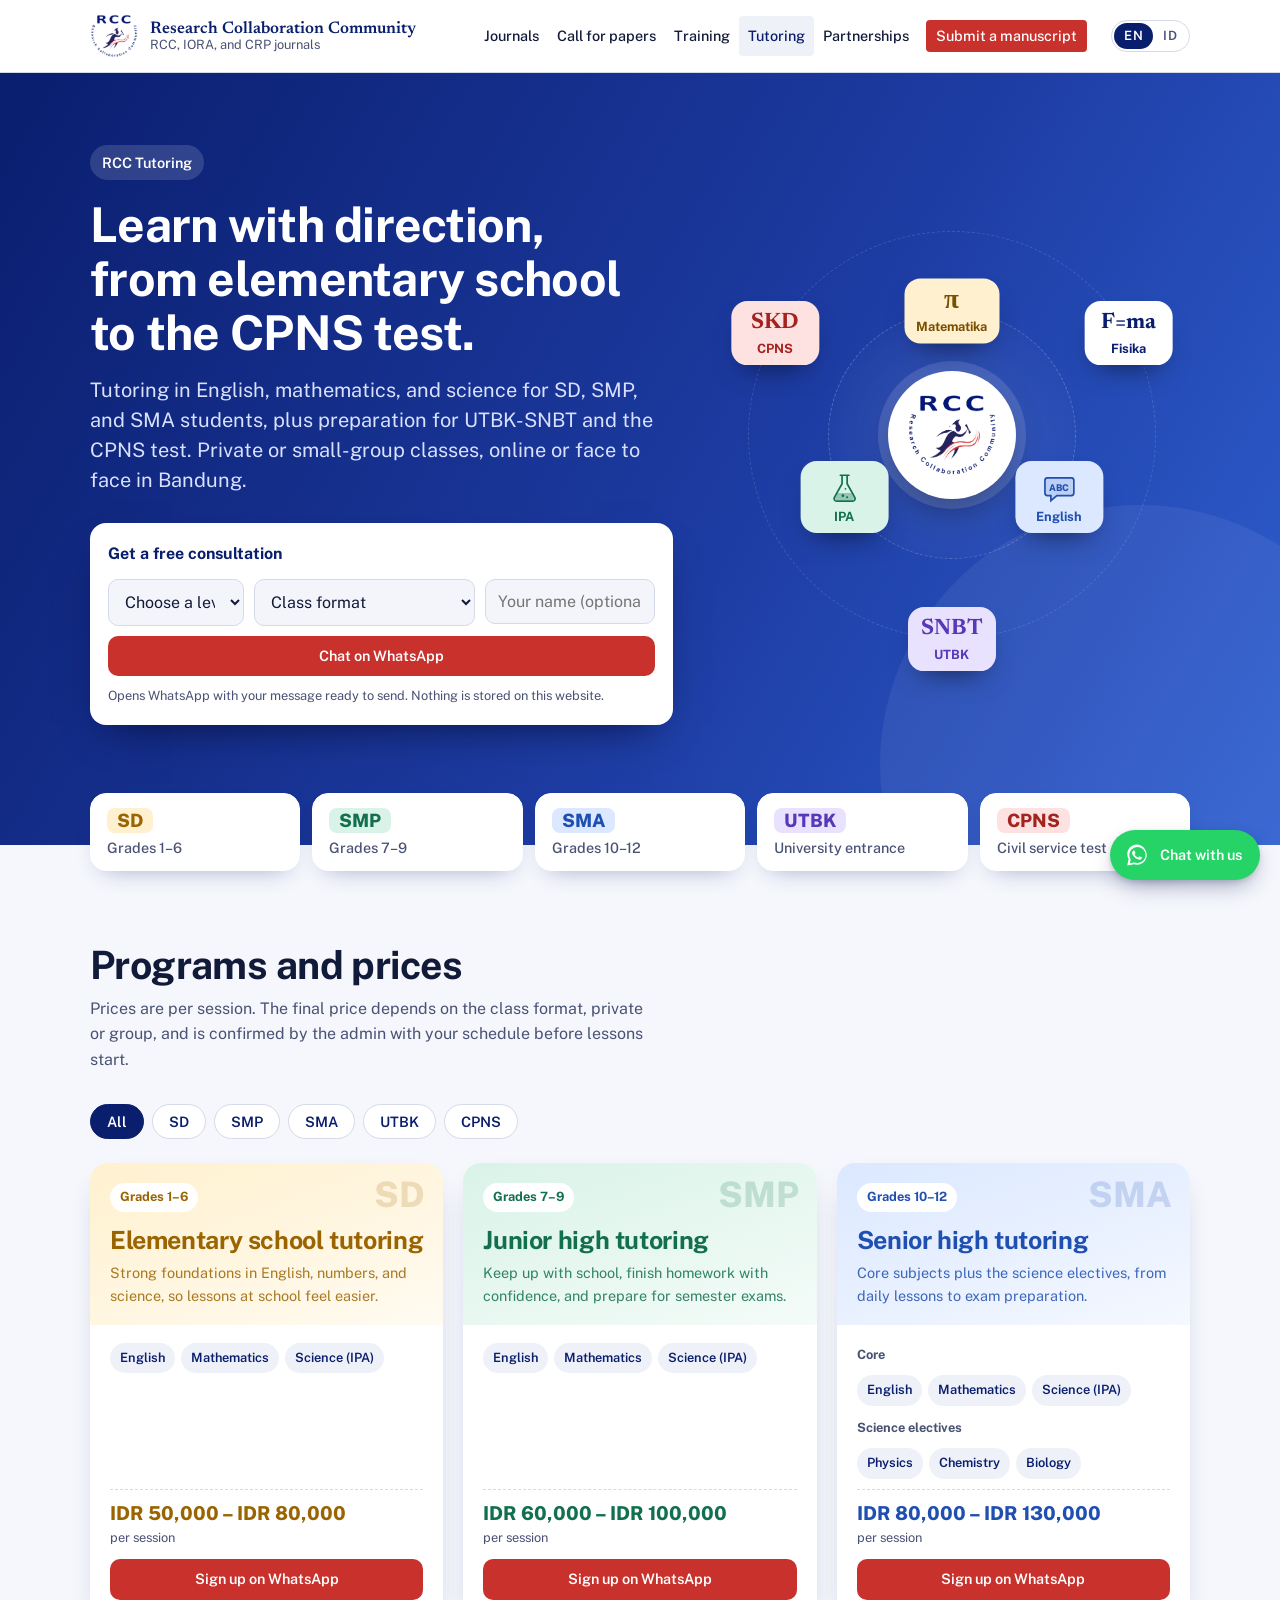
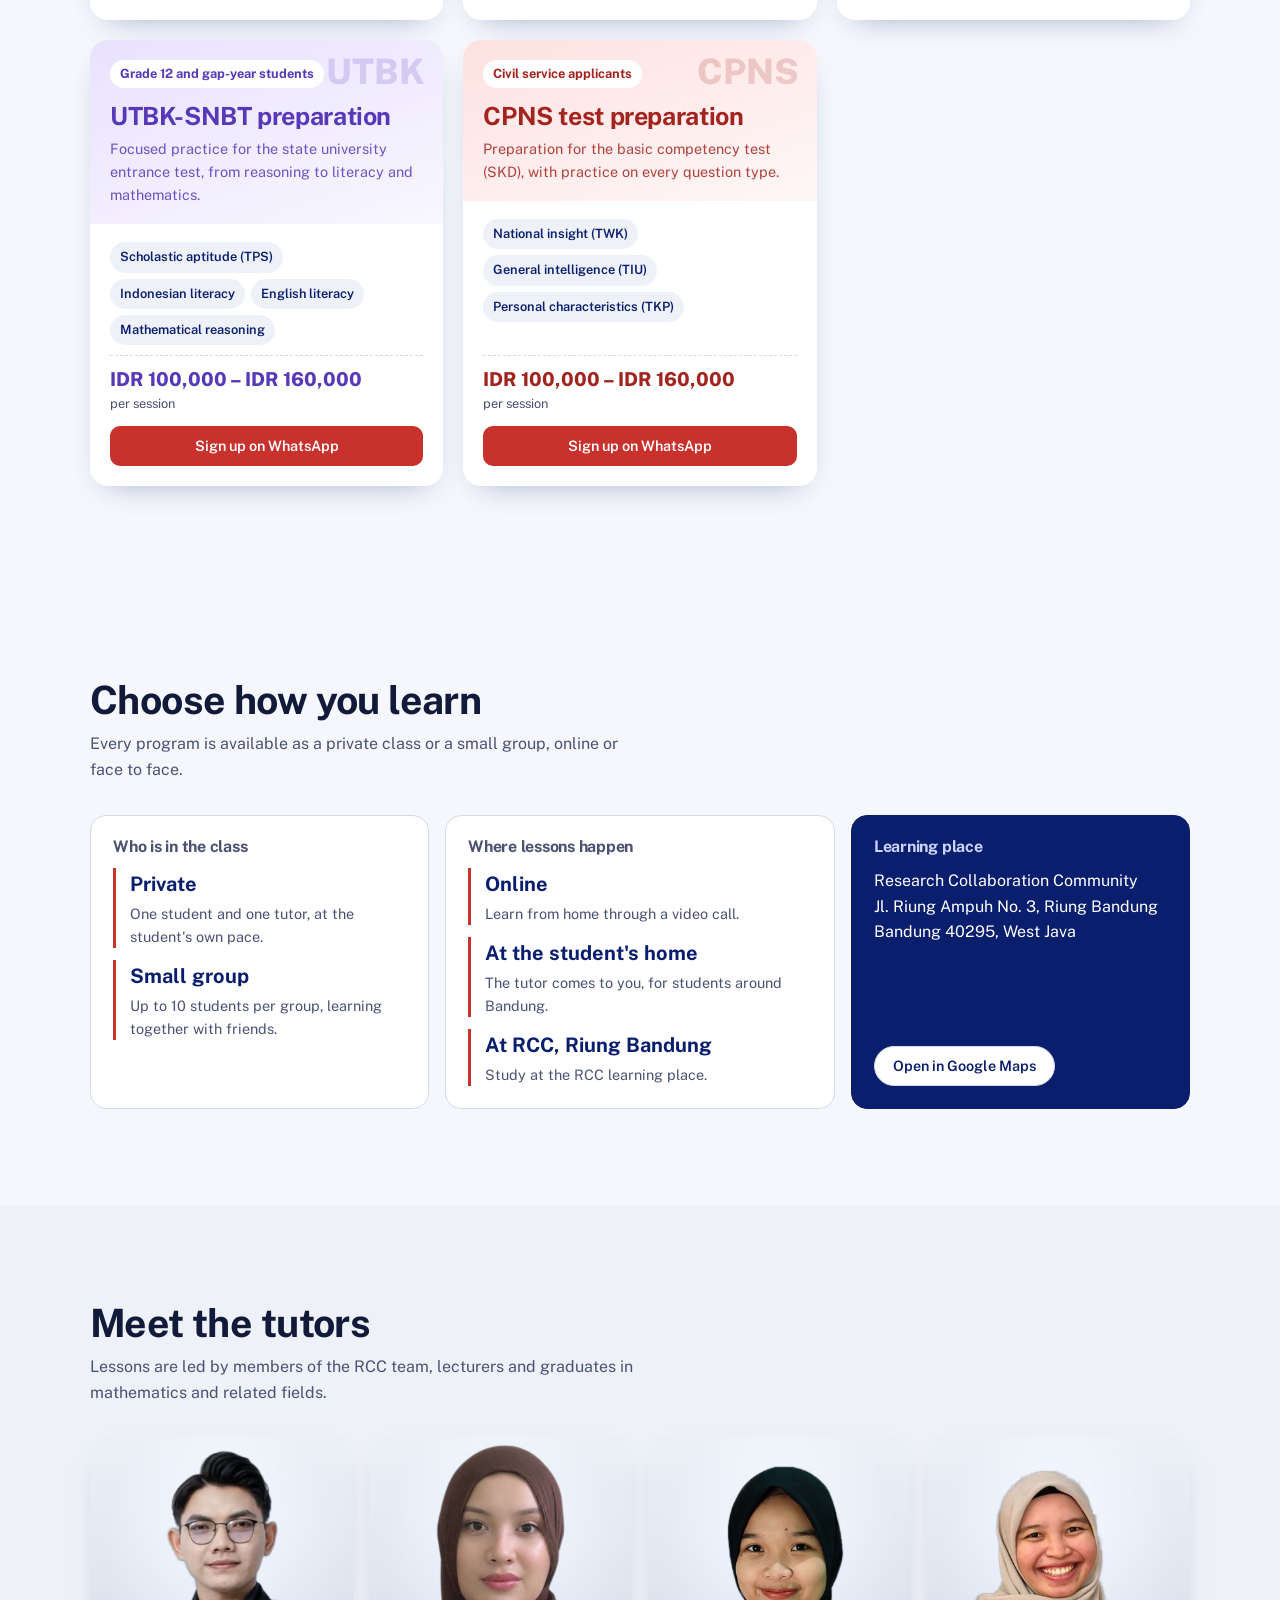
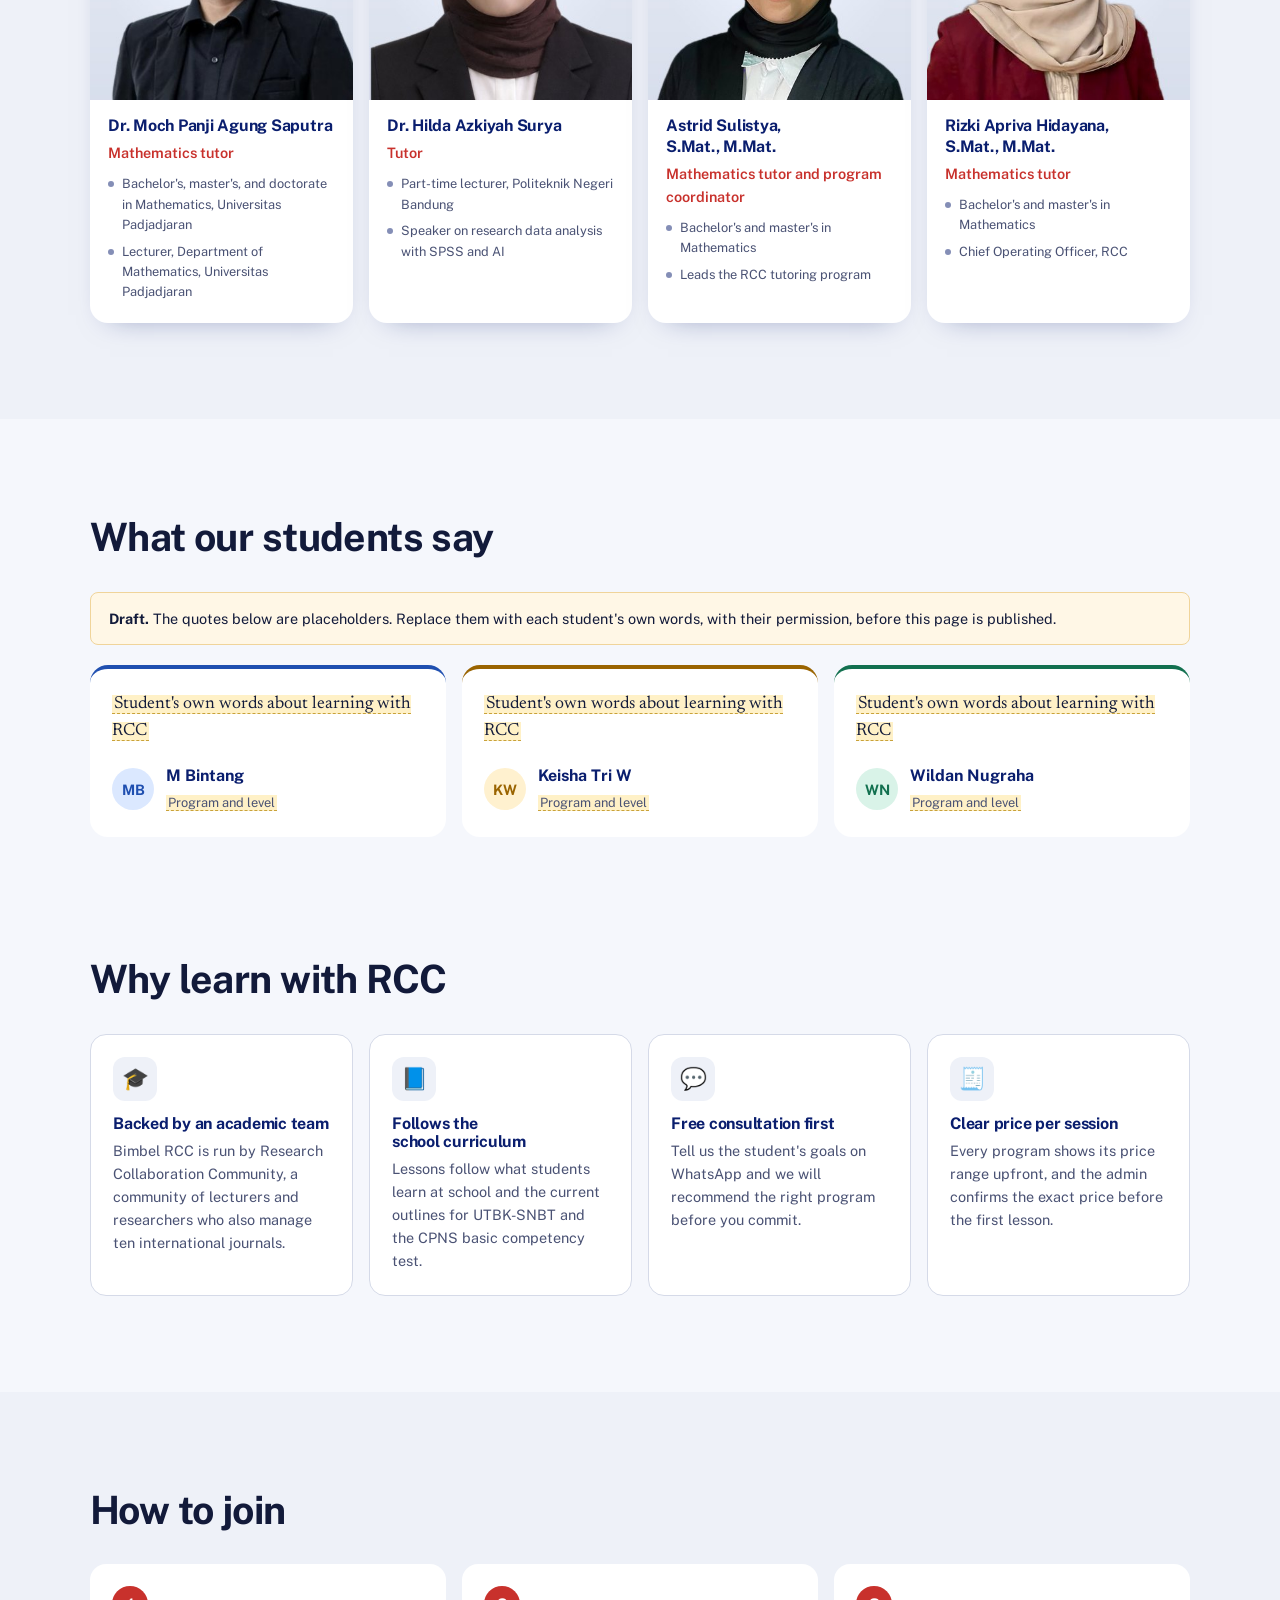
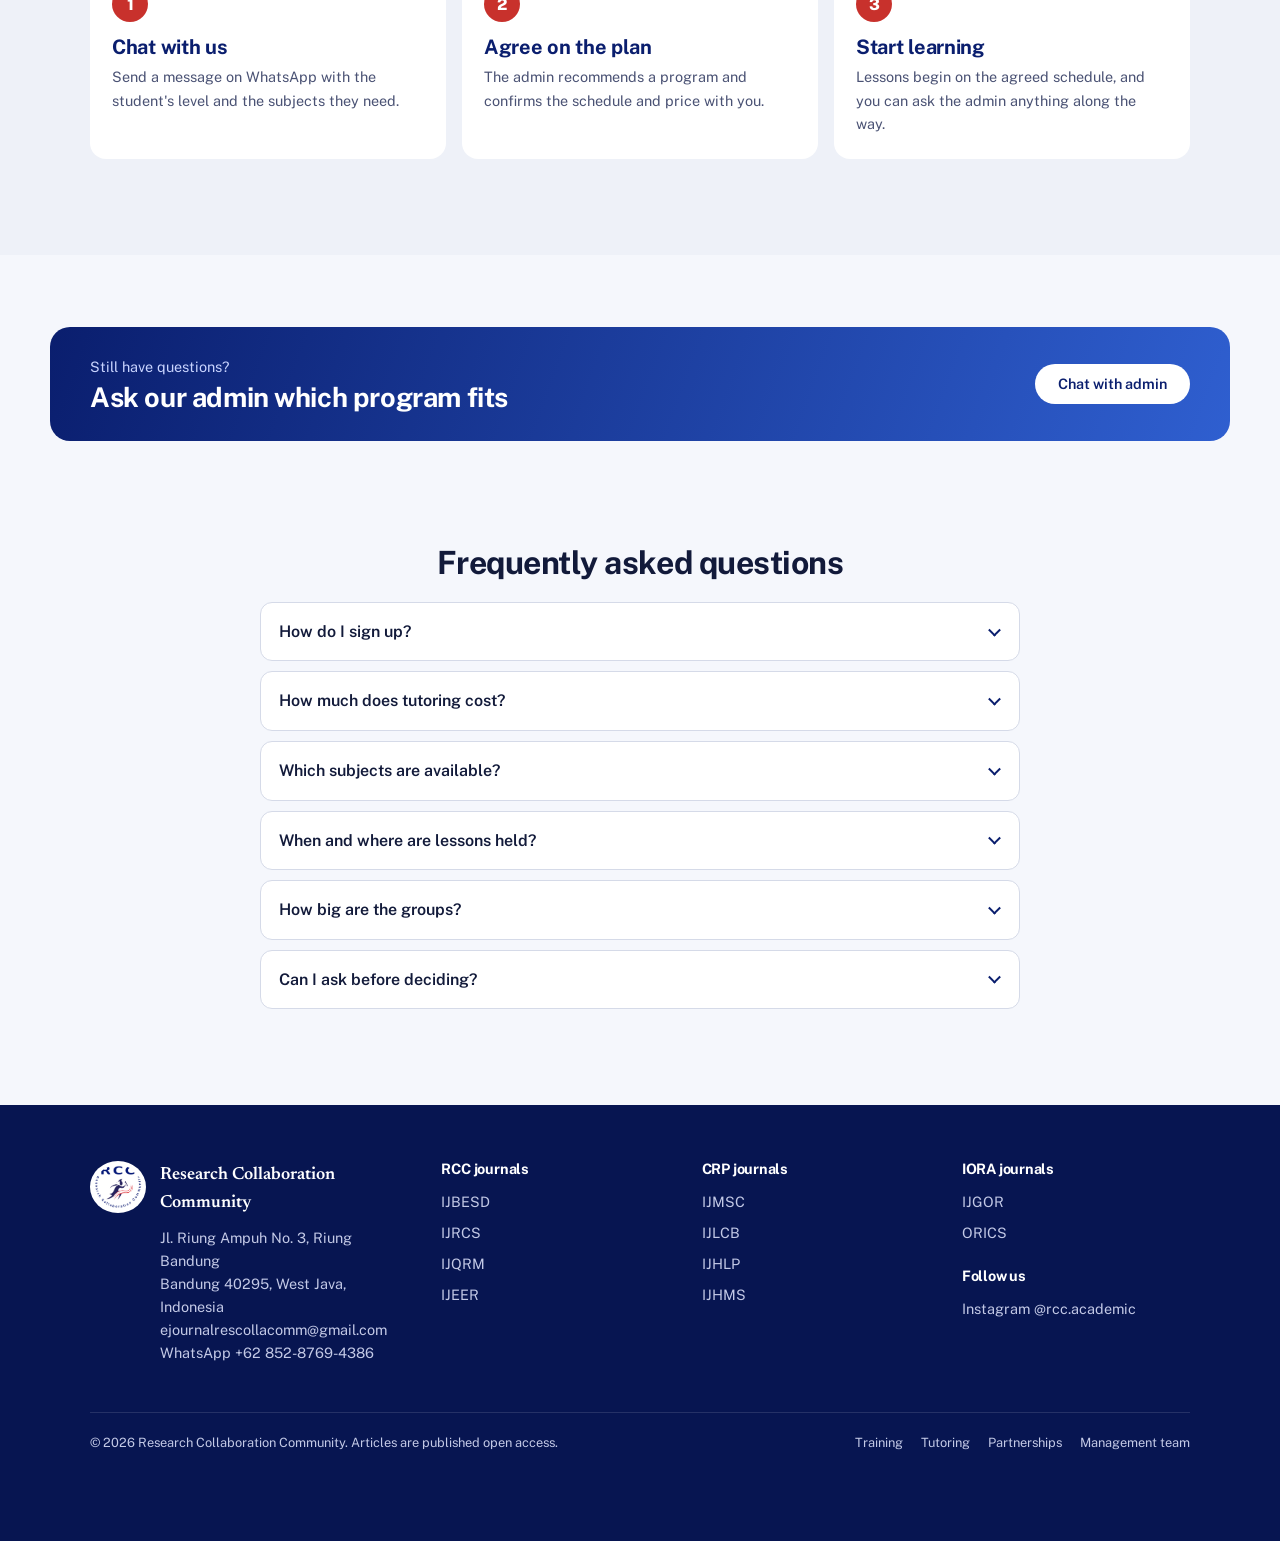
==== bimbel.html @ 287d2f91 "Add partnership page for institutions (/kerjasama) Three packages (Scopus workshop and coaching clin" ====
<!doctype html>
<html lang="en">
<head>
  <meta charset="utf-8">
  <meta name="viewport" content="width=device-width, initial-scale=1">
  <title data-i18n="meta.title.bimbel">Tutoring | Research Collaboration Community</title>
  <meta name="description" data-i18n-attr="content:meta.desc.bimbel" content="RCC tutoring for elementary, junior high and senior high students in English, mathematics and science, plus UTBK-SNBT and CPNS test preparation.">
  <meta name="theme-color" content="#0a1e6e">
  <link rel="icon" href="/assets/rcc-logo.png">
  <link rel="preload" href="/assets/fonts/newsreader-latin-opsz-normal.woff2" as="font" type="font/woff2" crossorigin>
  <link rel="preload" href="/assets/fonts/public-sans-latin-wght-normal.woff2" as="font" type="font/woff2" crossorigin>
  <link rel="stylesheet" href="/assets/css/style.css?v=20261103p">
</head>
<body class="page-bimbel">
<a class="skip-link" href="#main" data-i18n="skip">Skip to content</a>

<header class="site-header">
  <div class="wrap">
    <a class="brand" href="/">
      <img src="/assets/rcc-logo.png" alt="" width="48" height="44">
      <span class="brand-name">Research Collaboration Community<small data-i18n="brand.sub">RCC, IORA, and CRP journals</small></span>
    </a>
    <button class="nav-toggle" type="button" aria-expanded="false" aria-controls="site-nav">Menu</button>
    <nav class="nav" id="site-nav" aria-label="Main" data-i18n-attr="aria-label:nav.label">
      <a href="/#journals" data-i18n="nav.journals">Journals</a>
      <a href="/#call-for-papers" data-i18n="nav.cfp">Call for papers</a>
      <a href="/training" data-i18n="nav.training">Training</a>
      <a href="/bimbel" aria-current="page" data-i18n="nav.bimbel">Tutoring</a>
      <a href="/kerjasama" data-i18n="nav.partner">Partnerships</a>
      <a class="btn btn-primary" href="/#journals" data-i18n="nav.submit">Submit a manuscript</a>
    </nav>
    <div class="lang-switch" role="group" aria-label="Language" data-i18n-attr="aria-label:lang.label">
      <button type="button" data-lang="en" aria-pressed="true" lang="en" title="English">EN</button>
      <button type="button" data-lang="id" aria-pressed="false" lang="id" title="Bahasa Indonesia">ID</button>
    </div>
  </div>
</header>

<main id="main">

  <!-- Hero -->
  <section class="bb-hero" aria-labelledby="bb-title">
    <div class="wrap bb-hero-grid">
      <div class="bb-hero-copy">
        <p class="bb-kicker" data-i18n="bb.kicker">RCC Tutoring</p>
        <h1 id="bb-title" data-i18n="bb.title">Learn with direction, from elementary school to the CPNS test.</h1>
        <p class="bb-lede" data-i18n="bb.lede">Tutoring in English, mathematics, and science for SD, SMP, and SMA students, plus preparation for UTBK-SNBT and the CPNS test. Private or small-group classes, online or face to face in Bandung.</p>
        <form class="bb-form" id="consult-form" aria-labelledby="consult-title">
          <p class="bb-form-title" id="consult-title" data-i18n="bb.form.title">Get a free consultation</p>
          <div class="bb-form-row">
            <label>
              <span class="visually-hidden" data-i18n="bb.form.level">Level</span>
              <select name="level" required>
                <option value="" data-i18n="bb.form.choose">Choose a level</option>
                <option value="sd">SD</option>
                <option value="smp">SMP</option>
                <option value="sma">SMA</option>
                <option value="utbk">UTBK-SNBT</option>
                <option value="cpns">CPNS</option>
              </select>
            </label>
            <label>
              <span class="visually-hidden" data-i18n="bb.form.format">Class format</span>
              <select name="format">
                <option value="" data-i18n="bb.form.fmt0">Class format</option>
                <option value="po" data-i18n="bb.fmt.po">Private, online</option>
                <option value="pt" data-i18n="bb.fmt.pt">Private, face to face</option>
                <option value="go" data-i18n="bb.fmt.go">Group, online</option>
                <option value="gt" data-i18n="bb.fmt.gt">Group, face to face</option>
              </select>
            </label>
            <label class="bb-name">
              <span class="visually-hidden" data-i18n="bb.form.name">Your name</span>
              <input name="name" type="text" autocomplete="name" placeholder="Your name (optional)" data-i18n-attr="placeholder:bb.form.namePh">
            </label>
            <button class="btn btn-primary" type="submit" data-i18n="bb.form.submit">Chat on WhatsApp</button>
          </div>
          <p class="bb-form-note" data-i18n="bb.form.note">Opens WhatsApp with your message ready to send. Nothing is stored on this website.</p>
        </form>
      </div>
      <div class="bb-art" aria-hidden="true">
        <div class="orbit-path p1"></div>
        <div class="orbit-path p2"></div>
        <div class="bb-core"><img src="/assets/rcc-logo.png" alt="" width="110" height="101"></div>
        <div class="orbit o1">
          <div class="sat" style="--a:0deg"><span class="tile t-math"><b class="tg">π</b><span>Matematika</span></span></div>
          <div class="sat" style="--a:120deg"><span class="tile t-eng"><svg class="ti" viewBox="0 0 40 40" aria-hidden="true"><path d="M6 8h28a3 3 0 0 1 3 3v15a3 3 0 0 1-3 3H17l-7 6v-6H6a3 3 0 0 1-3-3V11a3 3 0 0 1 3-3z" fill="currentColor" opacity=".16"/><path d="M6 8h28a3 3 0 0 1 3 3v15a3 3 0 0 1-3 3H17l-7 6v-6H6a3 3 0 0 1-3-3V11a3 3 0 0 1 3-3z" fill="none" stroke="currentColor" stroke-width="2"/><text x="20" y="23" text-anchor="middle" font-family="Public Sans, sans-serif" font-weight="800" font-size="11" fill="currentColor">ABC</text></svg><span>English</span></span></div>
          <div class="sat" style="--a:240deg"><span class="tile t-sci"><svg class="ti" viewBox="0 0 40 40" aria-hidden="true"><path d="M15 5h10M17 5v10L8 31a3 3 0 0 0 2.6 4.5h18.8A3 3 0 0 0 32 31l-9-16V5" fill="none" stroke="currentColor" stroke-width="2" stroke-linejoin="round" stroke-linecap="round"/><path d="M11.5 26h17l2.6 5a2 2 0 0 1-1.8 3H10.7a2 2 0 0 1-1.8-3z" fill="currentColor" opacity=".35"/><circle cx="18" cy="29" r="1.6" fill="currentColor"/><circle cx="23" cy="31" r="1.2" fill="currentColor"/><circle cx="21" cy="21" r="1" fill="currentColor"/></svg><span>IPA</span></span></div>
        </div>
        <div class="orbit o2">
          <div class="sat" style="--a:60deg"><span class="tile t-phy"><b class="tg">F=ma</b><span>Fisika</span></span></div>
          <div class="sat" style="--a:180deg"><span class="tile t-utbk"><b class="tg">SNBT</b><span>UTBK</span></span></div>
          <div class="sat" style="--a:300deg"><span class="tile t-cpns"><b class="tg">SKD</b><span>CPNS</span></span></div>
        </div>
      </div>
    </div>
  </section>

  <!-- Level shortcuts (overlapping the hero) -->
  <nav class="wrap bb-levels" aria-label="Programs by level" data-i18n-attr="aria-label:bb.levels.label">
    <button type="button" data-level-tab="sd" data-scroll data-tone="sun"><span class="lv">SD</span><span data-i18n="bb.lv.sd">Grades 1–6</span></button>
    <button type="button" data-level-tab="smp" data-scroll data-tone="mint"><span class="lv">SMP</span><span data-i18n="bb.lv.smp">Grades 7–9</span></button>
    <button type="button" data-level-tab="sma" data-scroll data-tone="sky"><span class="lv">SMA</span><span data-i18n="bb.lv.sma">Grades 10–12</span></button>
    <button type="button" data-level-tab="utbk" data-scroll data-tone="lilac"><span class="lv">UTBK</span><span data-i18n="bb.lv.utbk">University entrance</span></button>
    <button type="button" data-level-tab="cpns" data-scroll data-tone="rose"><span class="lv">CPNS</span><span data-i18n="bb.lv.cpns">Civil service test</span></button>
  </nav>

  <!-- Programs -->
  <section class="section bb-programs" id="programs" aria-labelledby="programs-title">
    <div class="wrap">
      <div class="section-head">
        <div>
          <h2 id="programs-title" data-i18n="bb.prog.title">Programs and prices</h2>
          <p data-i18n="bb.prog.lede">Prices are per session. The final price depends on the class format, private or group, and is confirmed by the admin with your schedule before lessons start.</p>
        </div>
      </div>
      <div class="bb-tabs" role="group" aria-label="Filter programs" data-i18n-attr="aria-label:bb.tabs.label">
        <button type="button" data-level-tab="all" aria-pressed="true" data-i18n="bb.tab.all">All</button>
        <button type="button" data-level-tab="sd" aria-pressed="false">SD</button>
        <button type="button" data-level-tab="smp" aria-pressed="false">SMP</button>
        <button type="button" data-level-tab="sma" aria-pressed="false">SMA</button>
        <button type="button" data-level-tab="utbk" aria-pressed="false">UTBK</button>
        <button type="button" data-level-tab="cpns" aria-pressed="false">CPNS</button>
      </div>
      <ul class="pg-grid" id="program-grid"></ul>
    </div>
  </section>

  <!-- Class formats and location -->
  <section class="section bb-formats" id="formats" aria-labelledby="formats-title">
    <div class="wrap">
      <div class="section-head">
        <div>
          <h2 id="formats-title" data-i18n="bb.fmt.title">Choose how you learn</h2>
          <p data-i18n="bb.fmt.lede">Every program is available as a private class or a small group, online or face to face.</p>
        </div>
      </div>
      <div class="fmt-grid">
        <div class="fmt-card">
          <h3 data-i18n="bb.fmt.who">Who is in the class</h3>
          <ul class="fmt-options">
            <li><strong data-i18n="bb.fmt.private">Private</strong><span data-i18n="bb.fmt.private.p">One student and one tutor, at the student's own pace.</span></li>
            <li><strong data-i18n="bb.fmt.group">Small group</strong><span data-i18n="bb.fmt.group.p">Up to 10 students per group, learning together with friends.</span></li>
          </ul>
        </div>
        <div class="fmt-card">
          <h3 data-i18n="bb.fmt.where">Where lessons happen</h3>
          <ul class="fmt-options">
            <li><strong data-i18n="bb.fmt.online">Online</strong><span data-i18n="bb.fmt.online.p">Learn from home through a video call.</span></li>
            <li><strong data-i18n="bb.fmt.home">At the student's home</strong><span data-i18n="bb.fmt.home.p">The tutor comes to you, for students around Bandung.</span></li>
            <li><strong data-i18n="bb.fmt.center">At RCC, Riung Bandung</strong><span data-i18n="bb.fmt.center.p">Study at the RCC learning place.</span></li>
          </ul>
        </div>
        <div class="fmt-card fmt-place">
          <h3 data-i18n="bb.place.title">Learning place</h3>
          <address>Research Collaboration Community<br>Jl. Riung Ampuh No. 3, Riung Bandung<br><span data-i18n="bb.place.city">Bandung 40295, West Java</span></address>
          <a class="btn btn-ghost" href="https://www.google.com/maps/search/?api=1&amp;query=Jl.%20Riung%20Ampuh%20No.%203%2C%20Riung%20Bandung%2C%20Bandung%2040295" target="_blank" rel="noopener" data-i18n="bb.place.map">Open in Google Maps</a>
        </div>
      </div>
    </div>
  </section>

  <!-- Tutors -->
  <section class="section section-mist bb-tutors" id="tutors" aria-labelledby="tutors-title">
    <div class="wrap">
      <div class="section-head">
        <div>
          <h2 id="tutors-title" data-i18n="bb.tutor.title">Meet the tutors</h2>
          <p data-i18n="bb.tutor.lede">Lessons are led by members of the RCC team, lecturers and graduates in mathematics and related fields.</p>
        </div>
      </div>
      <ul class="tutor-grid">
        <li class="tutor">
          <div class="tutor-photo"><img src="/assets/team/panji.jpg" alt="Dr. Moch Panji Agung Saputra" width="400" height="480" loading="lazy"></div>
          <div class="tutor-body">
            <h3>Dr. Moch Panji Agung Saputra</h3>
            <p class="tutor-role" data-i18n="bb.tutor.panji.role">Mathematics tutor</p>
            <ul class="tutor-facts" data-i18n="bb.tutor.panji.facts"><li>Bachelor's, master's, and doctorate in Mathematics, Universitas Padjadjaran</li><li>Lecturer, Department of Mathematics, Universitas Padjadjaran</li></ul>
          </div>
        </li>
        <li class="tutor">
          <div class="tutor-photo"><img src="/assets/team/hilda.jpg" alt="Dr. Hilda Azkiyah Surya" width="400" height="480" loading="lazy"></div>
          <div class="tutor-body">
            <h3>Dr. Hilda Azkiyah Surya</h3>
            <p class="tutor-role" data-i18n="bb.tutor.hilda.role">Tutor</p>
            <ul class="tutor-facts" data-i18n="bb.tutor.hilda.facts"><li>Part-time lecturer, Politeknik Negeri Bandung</li><li>Speaker on research data analysis with SPSS and AI</li></ul>
          </div>
        </li>
        <li class="tutor">
          <div class="tutor-photo"><img src="/assets/team/astrid.jpg" alt="Astrid Sulistya, S.Mat., M.Mat." width="400" height="480" loading="lazy"></div>
          <div class="tutor-body">
            <h3>Astrid Sulistya, S.Mat., M.Mat.</h3>
            <p class="tutor-role" data-i18n="bb.tutor.astrid.role">Mathematics tutor and program coordinator</p>
            <ul class="tutor-facts" data-i18n="bb.tutor.astrid.facts"><li>Bachelor's and master's in Mathematics</li><li>Leads the RCC tutoring program</li></ul>
          </div>
        </li>
        <li class="tutor">
          <div class="tutor-photo"><img src="/assets/team/rizki.jpg" alt="Rizki Apriva Hidayana, S.Mat., M.Mat." width="400" height="480" loading="lazy"></div>
          <div class="tutor-body">
            <h3>Rizki Apriva Hidayana, S.Mat., M.Mat.</h3>
            <p class="tutor-role" data-i18n="bb.tutor.rizki.role">Mathematics tutor</p>
            <ul class="tutor-facts" data-i18n="bb.tutor.rizki.facts"><li>Bachelor's and master's in Mathematics</li><li>Chief Operating Officer, RCC</li></ul>
          </div>
        </li>
      </ul>
    </div>
  </section>

  <!-- Testimonials (draft) -->
  <section class="section bb-testi" id="testimonials" aria-labelledby="testi-title">
    <div class="wrap">
      <div class="section-head">
        <div>
          <h2 id="testi-title" data-i18n="bb.testi.title">What our students say</h2>
        </div>
      </div>
      <p class="draft-note" data-i18n="bb.testi.draft"><strong>Draft.</strong> The quotes below are placeholders. Replace them with each student's own words, with their permission, before this page is published.</p>
      <ul class="testi-grid">
        <li class="testi" data-tone="sky"><blockquote class="ph-block" data-i18n="bb.testi.q">[Student's own words about learning with RCC]</blockquote><p class="testi-who"><span class="testi-av" aria-hidden="true">MB</span><span><strong>M Bintang</strong><span data-i18n="bb.testi.program">[Program and level]</span></span></p></li>
        <li class="testi" data-tone="sun"><blockquote class="ph-block" data-i18n="bb.testi.q">[Student's own words about learning with RCC]</blockquote><p class="testi-who"><span class="testi-av" aria-hidden="true">KW</span><span><strong>Keisha Tri W</strong><span data-i18n="bb.testi.program">[Program and level]</span></span></p></li>
        <li class="testi" data-tone="mint"><blockquote class="ph-block" data-i18n="bb.testi.q">[Student's own words about learning with RCC]</blockquote><p class="testi-who"><span class="testi-av" aria-hidden="true">WN</span><span><strong>Wildan Nugraha</strong><span data-i18n="bb.testi.program">[Program and level]</span></span></p></li>
      </ul>
    </div>
  </section>

  <!-- Why RCC -->
  <section class="section bb-why" aria-labelledby="why-title">
    <div class="wrap">
      <div class="section-head">
        <div>
          <h2 id="why-title" data-i18n="bb.why.title">Why learn with RCC</h2>
        </div>
      </div>
      <ul class="why-grid">
        <li><span class="why-icon" aria-hidden="true">🎓</span><h3 data-i18n="bb.why1.t">Backed by an academic team</h3><p data-i18n="bb.why1.p">Bimbel RCC is run by Research Collaboration Community, a community of lecturers and researchers who also manage ten international journals.</p></li>
        <li><span class="why-icon" aria-hidden="true">📘</span><h3 data-i18n="bb.why2.t">Follows the school curriculum</h3><p data-i18n="bb.why2.p">Lessons follow what students learn at school and the current outlines for UTBK-SNBT and the CPNS basic competency test.</p></li>
        <li><span class="why-icon" aria-hidden="true">💬</span><h3 data-i18n="bb.why3.t">Free consultation first</h3><p data-i18n="bb.why3.p">Tell us the student's goals on WhatsApp and we will recommend the right program before you commit.</p></li>
        <li><span class="why-icon" aria-hidden="true">🧾</span><h3 data-i18n="bb.why4.t">Clear price per session</h3><p data-i18n="bb.why4.p">Every program shows its price range upfront, and the admin confirms the exact price before the first lesson.</p></li>
      </ul>
    </div>
  </section>

  <!-- How to join -->
  <section class="section section-mist bb-steps" aria-labelledby="steps-title">
    <div class="wrap">
      <div class="section-head">
        <div>
          <h2 id="steps-title" data-i18n="bb.steps.title">How to join</h2>
        </div>
      </div>
      <ol class="steps">
        <li><h3 data-i18n="bb.step1.t">Chat with us</h3><p data-i18n="bb.step1.p">Send a message on WhatsApp with the student's level and the subjects they need.</p></li>
        <li><h3 data-i18n="bb.step2.t">Agree on the plan</h3><p data-i18n="bb.step2.p">The admin recommends a program and confirms the schedule and price with you.</p></li>
        <li><h3 data-i18n="bb.step3.t">Start learning</h3><p data-i18n="bb.step3.p">Lessons begin on the agreed schedule, and you can ask the admin anything along the way.</p></li>
      </ol>
    </div>
  </section>

  <!-- Consultant banner -->
  <section class="wrap bb-banner" aria-labelledby="banner-title">
    <div>
      <p class="bb-banner-kicker" data-i18n="bb.banner.kicker">Still have questions?</p>
      <h2 id="banner-title" data-i18n="bb.banner.title">Ask our admin which program fits</h2>
    </div>
    <a class="btn bb-banner-btn" href="https://wa.me/6285287694386?text=Hello%20RCC%2C%20I%20have%20a%20question%20about%20tutoring." target="_blank" rel="noopener" data-i18n="bb.banner.btn" data-i18n-attr="href:bb.banner.href">Chat with admin</a>
  </section>

  <!-- FAQ -->
  <section class="section bb-faq" aria-labelledby="faq-title">
    <div class="wrap">
      <h2 id="faq-title" data-i18n="bb.faq.title">Frequently asked questions</h2>
      <div class="faq">
        <details><summary data-i18n="bb.q1">How do I sign up?</summary><p data-i18n="bb.a1">Choose a program above and tap "Sign up on WhatsApp", or use the consultation form at the top of the page. The admin will reply and help you through the rest.</p></details>
        <details><summary data-i18n="bb.q2">How much does tutoring cost?</summary><p data-i18n="bb.a2">Each program shows a price range per session, from IDR 50,000 for elementary school. The admin confirms the exact price for your program before the first lesson.</p></details>
        <details><summary data-i18n="bb.q3">Which subjects are available?</summary><p data-i18n="bb.a3">English, mathematics, and science for SD, SMP, and SMA, with physics, chemistry, and biology for SMA. We also prepare students for UTBK-SNBT and applicants for the CPNS basic competency test (TWK, TIU, TKP).</p></details>
        <details><summary data-i18n="bb.q4">When and where are lessons held?</summary><p data-i18n="bb.a4">The schedule is agreed with the admin when you sign up, based on the student's availability. Lessons can be online, at the student's home, or at RCC in Riung Bandung.</p></details>
        <details><summary data-i18n="bb.q6">How big are the groups?</summary><p data-i18n="bb.a6">A group has at most 10 students. If you prefer one-to-one attention, choose a private class.</p></details>
        <details><summary data-i18n="bb.q5">Can I ask before deciding?</summary><p data-i18n="bb.a5">Yes. The consultation is free, and there is no obligation to sign up.</p></details>
      </div>
    </div>
  </section>

</main>

<footer class="site-footer" id="contact">
  <div class="wrap">
    <div class="footer-grid">
      <div class="footer-brand">
        <img src="/assets/rcc-logo.png" alt="" width="56" height="56">
        <div>
          <strong>Research Collaboration Community</strong>
          <address data-i18n="foot.address">
            Jl. Riung Ampuh No. 3, Riung Bandung<br>
            Bandung 40295, West Java, Indonesia<br>
            <a href="mailto:ejournalrescollacomm@gmail.com">ejournalrescollacomm@gmail.com</a><br>
            <a href="https://wa.me/6285287694386" target="_blank" rel="noopener">WhatsApp +62 852-8769-4386</a>
          </address>
        </div>
      </div>
      <div>
        <h2 data-i18n="foot.rcc">RCC journals</h2>
        <ul>
          <li><a href="https://journal.rescollacomm.com/index.php/ijbesd/index">IJBESD</a></li>
          <li><a href="https://journal.rescollacomm.com/index.php/ijrcs/index">IJRCS</a></li>
          <li><a href="https://journal.rescollacomm.com/index.php/ijqrm/index">IJQRM</a></li>
          <li><a href="https://journal.rescollacomm.com/index.php/ijeer/index">IJEER</a></li>
        </ul>
      </div>
      <div>
        <h2 data-i18n="foot.crp">CRP journals</h2>
        <ul>
          <li><a href="https://ejournal.corespub.com/index.php/ijmsc/index">IJMSC</a></li>
          <li><a href="https://ejournal.corespub.com/index.php/ijlcb/index">IJLCB</a></li>
          <li><a href="https://ejournal.corespub.com/index.php/ijhlp/index">IJHLP</a></li>
          <li><a href="https://ejournal.corespub.com/index.php/ijhms/index">IJHMS</a></li>
        </ul>
      </div>
      <div>
        <h2 data-i18n="foot.iora">IORA journals</h2>
        <ul>
          <li><a href="https://www.iorajournal.org/index.php/ijgor/index">IJGOR</a></li>
          <li><a href="https://www.iorajournal.org/index.php/orics">ORICS</a></li>
        </ul>
        <h2 style="margin-top:24px" data-i18n="foot.follow">Follow us</h2>
        <ul>
          <li><a href="https://www.instagram.com/rcc.academic/">Instagram @rcc.academic</a></li>
        </ul>
      </div>
    </div>
    <div class="footer-bottom">
      <span>© <span id="year">2026</span> Research Collaboration Community. <span data-i18n="foot.oa">Articles are published open access.</span></span>
      <nav class="footer-links" aria-label="Pages"><a href="/training" data-i18n="nav.training">Training</a><a href="/bimbel" data-i18n="nav.bimbel">Tutoring</a><a href="/kerjasama" data-i18n="nav.partner">Partnerships</a><a href="/team" data-i18n="nav.team">Management team</a></nav>
    </div>
  </div>
</footer>

<a class="wa-float" href="https://wa.me/6285287694386?text=Hello%20RCC%2C%20I%20have%20a%20question." target="_blank" rel="noopener" aria-label="Chat with RCC on WhatsApp" data-i18n-attr="href:wa.href|aria-label:wa.label">
  <svg width="26" height="26" viewBox="0 0 32 32" aria-hidden="true"><path fill="currentColor" d="M16.04 3C9.4 3 4 8.36 4 14.97c0 2.11.56 4.17 1.62 5.99L4 29l8.25-1.6a12.1 12.1 0 0 0 3.79.6C22.68 28 28 22.64 28 16.03 28 9.42 22.68 3 16.04 3Zm0 22.9c-1.24 0-2.46-.2-3.62-.6l-.26-.09-4.9.95.98-4.75-.17-.28a9.83 9.83 0 0 1-1.5-5.16c0-5.46 4.48-9.9 9.99-9.9 5.48 0 9.94 4.44 9.94 10.02 0 5.42-4.46 9.81-9.94 9.81Zm5.45-7.36c-.3-.15-1.77-.87-2.04-.97-.27-.1-.47-.15-.67.15-.2.3-.77.96-.94 1.16-.17.2-.35.22-.65.07-.3-.15-1.26-.46-2.4-1.47-.89-.79-1.49-1.76-1.66-2.06-.17-.3-.02-.46.13-.6.13-.13.3-.35.45-.52.15-.17.2-.3.3-.5.1-.2.05-.37-.02-.52-.08-.15-.67-1.6-.92-2.2-.24-.57-.49-.5-.67-.5h-.57c-.2 0-.52.07-.8.37-.27.3-1.04 1.01-1.04 2.47 0 1.46 1.07 2.87 1.21 3.07.15.2 2.1 3.2 5.08 4.48.71.31 1.27.49 1.7.63.71.22 1.36.19 1.88.12.57-.09 1.77-.72 2.02-1.42.25-.7.25-1.3.17-1.42-.07-.12-.27-.2-.57-.35Z"/></svg>
  <span class="wa-text" data-i18n="wa.text">Chat with us</span>
</a>
<script src="/assets/js/i18n.js?v=20261103p"></script>
<script src="/assets/js/main.js?v=20261103p"></script>
<script src="/assets/js/bimbel.js?v=20261103p"></script>
</body>
</html>
---- assets/css/style.css ----
/* RCC — Research Collaboration Community
   Tokens derived from the RCC logo: navy wordmark, indigo figure, red swoosh. */
@font-face {
  font-family: "Newsreader";
  font-style: normal;
  font-display: swap;
  font-weight: 200 800;
  src: url("/assets/fonts/newsreader-latin-opsz-normal.woff2") format("woff2");
}
@font-face {
  font-family: "Newsreader";
  font-style: italic;
  font-display: swap;
  font-weight: 200 800;
  src: url("/assets/fonts/newsreader-latin-opsz-italic.woff2") format("woff2");
}
@font-face {
  font-family: "Public Sans";
  font-style: normal;
  font-display: swap;
  font-weight: 100 900;
  src: url("/assets/fonts/public-sans-latin-wght-normal.woff2") format("woff2");
}
:root {
  --navy: #0a1e6e;
  --navy-deep: #071551;
  --indigo: #241b57;
  --red: #c8312c;
  --red-soft: #f6dedd;
  --ink: #121a3a;
  --muted: #4a5274;
  --mist: #eef1f8;
  --line: #d5dae8;
  --paper: #ffffff;
  --focus: #e8a33d;

  --serif: "Newsreader", Georgia, "Times New Roman", serif;
  --sans: "Public Sans", system-ui, -apple-system, "Segoe UI", Roboto, sans-serif;

  /* Modular scale (1.25) */
  --fs-xs: 0.8rem;
  --fs-sm: 0.9rem;
  --fs-base: 1rem;
  --fs-md: 1.25rem;
  --fs-lg: 1.563rem;
  --fs-xl: 1.953rem;
  --fs-2xl: 2.441rem;
  --fs-3xl: 3.25rem;

  --wrap: 1180px;
  --gutter: clamp(16px, 4vw, 40px);
  --radius-s: 4px;
  --radius-m: 8px;
}

*, *::before, *::after { box-sizing: border-box; }
html { scroll-behavior: smooth; -webkit-text-size-adjust: 100%; }
@media (prefers-reduced-motion: reduce) {
  html { scroll-behavior: auto; }
  *, *::before, *::after { transition: none !important; animation: none !important; }
}
body {
  margin: 0;
  background: var(--paper);
  color: var(--ink);
  font-family: var(--sans);
  font-size: var(--fs-base);
  line-height: 1.6;
  overflow-x: hidden;
}
img { max-width: 100%; height: auto; display: block; }
a { color: var(--navy); text-underline-offset: 3px; }
a:hover { color: var(--red); }
:focus-visible { outline: 3px solid var(--focus); outline-offset: 2px; border-radius: 2px; }
h1, h2, h3 { text-wrap: balance; font-family: var(--serif); font-weight: 500; line-height: 1.15; margin: 0; letter-spacing: -0.01em; }
p { margin: 0; }
.wrap { max-width: var(--wrap); margin: 0 auto; padding: 0 var(--gutter); }
.visually-hidden { position: absolute !important; width: 1px; height: 1px; overflow: hidden; clip: rect(0 0 0 0); white-space: nowrap; }
.skip-link { position: absolute; left: -999px; top: 8px; background: var(--paper); padding: 8px 14px; z-index: 100; }
.skip-link:focus { left: 8px; }

/* ---------- Buttons ---------- */
.btn {
  display: inline-flex; align-items: center; justify-content: center; gap: 8px;
  font: 600 var(--fs-sm)/1 var(--sans);
  padding: 12px 18px; border-radius: var(--radius-s);
  text-decoration: none; border: 1.5px solid transparent; cursor: pointer;
}
.btn-primary { background: var(--red); color: #fff; }
.btn-primary:hover { background: #a92622; color: #fff; }
.btn-ghost { border-color: var(--line); color: var(--navy); background: var(--paper); }
.btn-ghost:hover { border-color: var(--navy); color: var(--navy); }
.btn-light { border-color: rgba(255,255,255,.45); color: #fff; }
.btn-light:hover { border-color: #fff; color: #fff; background: rgba(255,255,255,.08); }

/* ---------- Header ---------- */
.site-header { background: var(--paper); border-bottom: 1px solid var(--line); position: sticky; top: 0; z-index: 50; }
.site-header .wrap { display: flex; align-items: center; gap: 40px; min-height: 72px; }
.brand { display: flex; align-items: center; gap: 12px; text-decoration: none; color: var(--navy); }
.brand img { width: 48px; height: auto; }
.brand-name { white-space: nowrap; font-family: var(--serif); font-size: 1.15rem; line-height: 1.1; font-weight: 600; }
.brand-name small { display: block; font-family: var(--sans); font-size: var(--fs-xs); font-weight: 400; color: var(--muted); }
.nav { margin-left: auto; display: flex; align-items: center; gap: 4px; }
.nav a { white-space: nowrap; text-decoration: none; color: var(--ink); font-size: var(--fs-sm); font-weight: 500; padding: 8px 10px; border-radius: var(--radius-s); }
.nav a:hover, .nav a[aria-current="page"] { color: var(--navy); background: var(--mist); }
.nav .btn { margin-left: 8px; color: #fff; white-space: nowrap; }
.nav .btn:hover { background: #a92622; color: #fff; }
.nav-toggle { display: none; margin-left: auto; background: none; border: 1.5px solid var(--line); border-radius: var(--radius-s); padding: 8px 12px; font: 600 var(--fs-sm) var(--sans); color: var(--navy); cursor: pointer; }
@media (max-width: 1260px) {
  .nav-toggle { display: inline-flex; }
  .nav { display: none; position: absolute; left: 0; right: 0; top: 100%; background: var(--paper); border-bottom: 1px solid var(--line); flex-direction: column; align-items: stretch; padding: 8px var(--gutter) 16px; }
  .nav.open { display: flex; }
  .nav a { padding: 12px 8px; }
  .nav .btn { margin: 8px 0 0; }
}

/* ---------- Hero / search ---------- */
.hero { background: var(--navy); color: #fff; position: relative; overflow: hidden; }
.hero .wrap { position: relative; z-index: 1; padding-top: clamp(48px, 8vw, 96px); padding-bottom: clamp(64px, 9vw, 112px); }
.hero h1 { font-size: clamp(2.1rem, 5.2vw, var(--fs-3xl)); max-width: 17ch; font-weight: 400; }
.hero-lede { margin-top: 18px; font-size: var(--fs-md); line-height: 1.5; color: #d7dcf0; max-width: 58ch; }
/* Looping video on the right, faded into the navy behind the text (after Elsevier) */
.hero-media { position: absolute; top: 0; right: 0; bottom: 0; width: 64%; z-index: 0; pointer-events: none;
  -webkit-mask-image: linear-gradient(to right, transparent 0%, rgba(0,0,0,.55) 22%, #000 48%);
          mask-image: linear-gradient(to right, transparent 0%, rgba(0,0,0,.55) 22%, #000 48%); }
.hero-media video { width: 100%; height: 100%; object-fit: cover; display: block; }
.hero-pause { position: absolute; right: 24px; bottom: 24px; z-index: 2; width: 40px; height: 40px; border-radius: 50%;
  display: grid; place-items: center; cursor: pointer; color: #fff; background: rgba(10, 30, 110, .55);
  border: 1.5px solid rgba(255,255,255,.55); backdrop-filter: blur(4px); }
.hero-pause:hover { border-color: #fff; background: rgba(10, 30, 110, .8); }
.hero-pause .i-play { display: none; }
.hero-pause[aria-pressed="true"] .i-play { display: block; }
.hero-pause[aria-pressed="true"] .i-pause { display: none; }
@media (max-width: 860px) {
  .hero-media { width: 100%; opacity: .5;
    -webkit-mask-image: linear-gradient(to bottom, #000 0%, rgba(0,0,0,.6) 55%, transparent 100%);
            mask-image: linear-gradient(to bottom, #000 0%, rgba(0,0,0,.6) 55%, transparent 100%); }
  .hero-pause { right: 16px; bottom: auto; top: 16px; width: 36px; height: 36px; }
}

.search { margin-top: 36px; max-width: 820px; }
.search-box { display: flex; background: var(--paper); border-radius: var(--radius-m); padding: 6px; box-shadow: 0 18px 40px -18px rgba(3, 8, 40, .7); }
.search-box label { display: flex; align-items: center; flex: 1; min-width: 0; }
.search-box svg { flex: none; margin: 0 10px 0 12px; color: var(--muted); }
.search-box input {
  flex: 1; min-width: 0; border: 0; outline: 0; background: transparent;
  font: 400 1.075rem var(--sans); color: var(--ink); padding: 14px 4px;
}
.search-box input::placeholder { color: #7a819e; }
.search-box:focus-within { outline: 3px solid var(--focus); outline-offset: 2px; }
.search-box .btn { padding: 0 22px; font-size: var(--fs-base); }
.search-filters { display: flex; flex-wrap: wrap; align-items: center; gap: 8px; margin-top: 16px; font-size: var(--fs-sm); color: #c3c9e6; }
.chip {
  font: 500 var(--fs-sm) var(--sans); color: #fff; background: transparent;
  border: 1px solid rgba(255,255,255,.35); border-radius: 999px; padding: 6px 14px; cursor: pointer;
}
.chip:hover { border-color: #fff; }
.chip[aria-pressed="true"] { background: #fff; color: var(--navy); border-color: #fff; }
.search-hint { margin-top: 14px; font-size: var(--fs-sm); color: #c3c9e6; }
.search-hint button { background: none; border: 0; padding: 0; color: #fff; font: inherit; text-decoration: underline; text-underline-offset: 3px; cursor: pointer; }
.search-hint button:hover { color: var(--red-soft); }

.facts { display: flex; flex-wrap: wrap; gap: 12px 40px; margin-top: 48px; padding-top: 24px; border-top: 1px solid rgba(255,255,255,.2); max-width: 820px; }
.facts div { font-size: var(--fs-sm); color: #c3c9e6; }
.facts strong { display: block; font-family: var(--serif); font-size: var(--fs-xl); font-weight: 500; color: #fff; line-height: 1.1; }

/* ---------- Generic section ---------- */
.section { padding: clamp(56px, 8vw, 96px) 0; }
.section-mist { background: var(--mist); }
.section-head { display: flex; flex-wrap: wrap; align-items: end; justify-content: space-between; gap: 16px 32px; margin-bottom: 32px; }
.section-head h2 { font-size: clamp(1.7rem, 3.4vw, var(--fs-2xl)); }
.section-head p { color: var(--muted); max-width: 56ch; margin-top: 8px; }

/* ---------- What we do ---------- */
.services { display: grid; grid-template-columns: repeat(3, minmax(0, 1fr)); border-top: 2px solid var(--navy); }
.service { display: flex; flex-direction: column; gap: 10px; padding: 28px 32px 8px 0; }
.service + .service { padding-left: 32px; border-left: 1px solid var(--line); }
.service-icon { color: var(--red); margin-bottom: 6px; }
.service h3 { font-size: var(--fs-lg); color: var(--navy); }
.service-id { font-family: var(--serif); font-style: italic; color: var(--muted); margin-top: -6px; }
.service > p:not(.service-id) { color: var(--ink); max-width: 38ch; }
.service-tags { list-style: none; margin: 4px 0 0; padding: 0; display: flex; flex-wrap: wrap; gap: 6px; }
.service-tags li { font-size: var(--fs-xs); background: var(--mist); color: var(--navy); font-weight: 600; padding: 4px 10px; border-radius: 999px; }
.service-facts { display: grid; grid-template-columns: auto 1fr; gap: 6px 14px; margin: 4px 0 0; font-size: var(--fs-sm); }
.service-facts dt { color: var(--muted); }
.service-facts dd { margin: 0; font-weight: 600; color: var(--navy); }
.service-links { display: flex; flex-direction: column; align-items: flex-start; gap: 6px; margin-top: auto; padding-top: 14px; }
.service-links a { font-weight: 600; font-size: var(--fs-sm); }
@media (max-width: 860px) {
  .services { grid-template-columns: 1fr; }
  .service, .service + .service { padding: 24px 0; border-left: 0; }
  .service + .service { border-top: 1px solid var(--line); }
}

/* ---------- Call for papers ---------- */
.cfp-section { background: var(--paper); border-top: 1px solid var(--line); }
.cfp-list { list-style: none; margin: 0; padding: 0; display: grid; grid-template-columns: repeat(3, minmax(0, 1fr)); gap: 32px 28px; }
.cfp-card { display: flex; flex-direction: column; border-top: 2px solid var(--navy); padding-top: 18px; }
.cfp-poster { display: block; border-radius: var(--radius-s); overflow: hidden; border: 1px solid var(--line); aspect-ratio: 710 / 902; background: var(--mist); }
.cfp-poster img { width: 100%; height: 100%; object-fit: cover; transition: transform .3s ease; }
.cfp-poster:hover img { transform: scale(1.02); }
.cfp-body { display: flex; flex-direction: column; gap: 10px; padding-top: 16px; flex: 1; }
.cfp-body h3 { font-size: var(--fs-md); line-height: 1.3; font-weight: 500; }
.cfp-code { display: block; font-family: var(--sans); font-size: var(--fs-sm); font-weight: 700; color: var(--red); margin-bottom: 4px; letter-spacing: .02em; }
.cfp-next { font-size: var(--fs-sm); color: var(--muted); }
.cfp-next strong { color: var(--ink); }
.cfp-meta { display: flex; align-items: center; gap: 14px; font-size: var(--fs-sm); }
.cfp-apc { font-weight: 600; }
.cfp-actions { display: flex; flex-wrap: wrap; gap: 8px; margin-top: auto; padding-top: 6px; }
.cfp-actions .btn { flex: 1; padding: 10px 12px; }
@media (max-width: 960px) { .cfp-list { grid-template-columns: repeat(2, minmax(0, 1fr)); } }
@media (max-width: 600px) {
  .cfp-list { display: flex; overflow-x: auto; scroll-snap-type: x mandatory; gap: 16px; margin: 0 calc(-1 * var(--gutter)); padding: 0 var(--gutter) 12px; -webkit-overflow-scrolling: touch; }
  .cfp-card { flex: 0 0 78%; scroll-snap-align: start; }
}

/* ---------- Journal directory ---------- */
.dir-status { display: flex; flex-wrap: wrap; align-items: center; gap: 8px 16px; font-size: var(--fs-sm); color: var(--muted); margin-bottom: 12px; min-height: 28px; }
.dir-status button { background: none; border: 0; padding: 0; color: var(--navy); font: 600 var(--fs-sm) var(--sans); text-decoration: underline; text-underline-offset: 3px; cursor: pointer; }
.journal-list { list-style: none; margin: 0; padding: 0; border-top: 1px solid var(--line); }
.journal {
  display: grid; grid-template-columns: 84px minmax(0, 1fr) 150px 120px 170px;
  gap: 8px 24px; align-items: start; padding: 22px 0; border-bottom: 1px solid var(--line);
}
.j-brand { display: flex; flex-direction: column; align-items: center; gap: 12px; }
.j-logo { width: 64px; height: 64px; border-radius: 50%; box-shadow: 0 4px 10px -6px rgba(10, 30, 110, .45); }
.j-code {
  align-self: stretch;
  font-family: var(--serif); font-weight: 600; font-size: 1rem; color: var(--navy);
  background: var(--mist); border-left: 3px solid var(--navy);
  padding: 10px 8px; text-align: center; letter-spacing: .02em;
}
.journal[data-imprint="IORA"] .j-code { border-left-color: var(--indigo); color: var(--indigo); }
.journal[data-imprint="CRP"] .j-code { border-left-color: var(--red); }
.j-name { font-family: var(--serif); font-size: var(--fs-md); line-height: 1.3; font-weight: 500; }
.j-name a { color: var(--ink); text-decoration: none; }
.j-name a:hover { color: var(--navy); text-decoration: underline; }
.j-meta { margin-top: 6px; font-size: var(--fs-sm); color: var(--muted); }
.j-subjects { display: flex; flex-wrap: wrap; gap: 6px; margin-top: 10px; padding: 0; list-style: none; }
.j-subjects li { font-size: var(--fs-xs); color: var(--ink); background: var(--paper); border: 1px solid var(--line); padding: 3px 9px; border-radius: 999px; }
.j-label { display: block; font-size: var(--fs-xs); color: var(--muted); margin-bottom: 4px; }
.j-value { font-size: var(--fs-sm); font-weight: 600; }
.sinta { display: inline-flex; align-items: center; gap: 6px; font: 600 var(--fs-sm) var(--sans); padding: 4px 10px; border-radius: var(--radius-s); text-decoration: none; border: 1.5px solid var(--navy); color: var(--navy); }
.sinta[data-level="2"] { background: var(--navy); color: #fff; }
.sinta[data-level="none"] { border-style: dashed; border-color: var(--line); color: var(--muted); font-weight: 500; }
a.sinta:hover { border-color: var(--red); }
a.sinta[data-level="2"]:hover { background: var(--red); color: #fff; }
.j-actions { display: flex; flex-direction: column; gap: 8px; align-items: stretch; }
.j-actions .btn { padding: 10px 14px; }
.j-search-link { font-size: var(--fs-sm); margin-top: 10px; display: inline-block; }
.empty { padding: 40px 0; border-bottom: 1px solid var(--line); }
.empty h3 { font-size: var(--fs-lg); }
.empty p { color: var(--muted); margin-top: 8px; max-width: 60ch; }
mark { background: var(--red-soft); color: inherit; padding: 0 1px; border-radius: 2px; }
@media (max-width: 1000px) {
  .journal { grid-template-columns: 72px minmax(0, 1fr) 1fr; }
  .j-main { grid-column: 2 / 4; }
  .j-sinta { grid-column: 2; }
  .j-apc { grid-column: 3; }
  .j-actions { grid-column: 2 / 4; flex-direction: row; flex-wrap: wrap; }
}
@media (max-width: 560px) {
  .journal { grid-template-columns: 1fr 1fr; }
  .j-brand { grid-column: 1 / 3; flex-direction: row; justify-content: flex-start; }
  .j-brand .j-code { align-self: center; padding: 6px 12px; }
  .j-logo { width: 48px; height: 48px; }
  .j-main, .j-actions { grid-column: 1 / 3; }
  .j-sinta { grid-column: 1; }
  .j-apc { grid-column: 2; }
  .j-actions .btn { flex: 1; }
}

/* ---------- Publishing calendar (signature element) ---------- */
.calendar-section { background: var(--indigo); color: #fff; }
.calendar-section .section-head p { color: #c9c5e6; }
.calendar-section h2 { color: #fff; }
.now-strip { display: grid; grid-template-columns: 1fr 1fr; gap: 24px; margin-bottom: 36px; }
.now-strip > div { border-top: 2px solid rgba(255,255,255,.25); padding-top: 16px; }
.now-strip > div:first-child { border-top-color: var(--red); }
.now-strip h3 { font-size: var(--fs-lg); font-weight: 400; }
.now-strip ul { list-style: none; padding: 0; margin: 12px 0 0; display: flex; flex-wrap: wrap; gap: 8px; }
.now-strip li a { display: inline-block; color: #fff; text-decoration: none; border: 1px solid rgba(255,255,255,.35); border-radius: var(--radius-s); padding: 6px 12px; font-weight: 600; font-size: var(--fs-sm); }
.now-strip li a:hover { border-color: #fff; background: rgba(255,255,255,.08); }
@media (max-width: 640px) { .now-strip { grid-template-columns: 1fr; } }

.cal-scroll { overflow-x: auto; -webkit-overflow-scrolling: touch; border-radius: var(--radius-m); }
.cal { width: 100%; min-width: 720px; table-layout: fixed; border-collapse: collapse; font-size: var(--fs-sm); }
.cal th, .cal td { padding: 0; text-align: center; height: 44px; }
.cal thead th { font-weight: 500; color: #c9c5e6; font-size: var(--fs-xs); padding-bottom: 8px; }
.cal tbody th { text-align: left; font-family: var(--serif); font-weight: 600; font-size: 1rem; padding-right: 16px; white-space: nowrap; }
.cal tbody th a { color: #fff; text-decoration: none; }
.cal tbody th a:hover { text-decoration: underline; }
.cal tbody tr + tr td, .cal tbody tr + tr th { border-top: 1px solid rgba(255,255,255,.08); }
.cal .is-now { background: rgba(255,255,255,.08); }
.cal thead .is-now { color: #fff; font-weight: 700; background: none; }
.cal thead .is-now span { display: block; font-size: 0.7rem; color: var(--red-soft); font-weight: 600; }
.dot { display: inline-block; width: 14px; height: 14px; border-radius: 50%; background: #fff; vertical-align: middle; }
.is-now .dot { background: var(--red); box-shadow: 0 0 0 4px rgba(200, 49, 44, .3); }
.cal td.empty-cell::after { content: ""; display: inline-block; width: 4px; height: 4px; border-radius: 50%; background: rgba(255,255,255,.18); vertical-align: middle; }
.cal-swipe { display: none; font-size: var(--fs-sm); color: #c9c5e6; margin-bottom: 8px; }
@media (max-width: 760px) { .cal-swipe { display: block; } }
.cal col.c-name { width: 96px; }
.cal-note { margin-top: 16px; font-size: var(--fs-sm); color: #c9c5e6; }

/* ---------- Indexing ---------- */
.indexing { display: grid; grid-template-columns: minmax(0, 1fr) minmax(0, 1.4fr); gap: 40px 64px; align-items: start; }
.indexing h2 { font-size: clamp(1.7rem, 3.4vw, var(--fs-2xl)); }
.indexing > div > p { color: var(--muted); margin-top: 12px; max-width: 46ch; }
.index-grid { display: grid; grid-template-columns: repeat(3, 1fr); border-top: 1px solid var(--line); border-left: 1px solid var(--line); }
.index-grid figure { margin: 0; border-right: 1px solid var(--line); border-bottom: 1px solid var(--line); padding: 22px 18px 16px; background: var(--paper); display: flex; flex-direction: column; gap: 14px; }
.index-grid img { height: 40px; width: auto; max-width: 100%; object-fit: contain; object-position: left center; }
.index-grid img[src*="doaj"] { height: 32px; margin: 4px 0; }
.index-grid figcaption { font-size: var(--fs-xs); color: var(--muted); }
.policy-list { list-style: none; margin: 24px 0 0; padding: 0; }
.policy-list li { padding: 10px 0 10px 28px; border-top: 1px solid var(--line); position: relative; font-size: var(--fs-sm); }
.policy-list li::before { content: ""; position: absolute; left: 4px; top: 17px; width: 10px; height: 6px; border-left: 2px solid var(--red); border-bottom: 2px solid var(--red); transform: rotate(-45deg); }
@media (max-width: 860px) { .indexing { grid-template-columns: 1fr; } }
@media (max-width: 480px) { .index-grid { grid-template-columns: repeat(2, 1fr); } .index-grid figure:last-child { grid-column: 1 / -1; } }

/* ---------- Events ---------- */
.events { display: grid; grid-template-columns: minmax(0, 1.45fr) minmax(0, 1fr); gap: 32px 48px; align-items: start; }
.event-feature { background: var(--navy); color: #fff; border-radius: var(--radius-m); display: grid; grid-template-columns: minmax(0, 220px) minmax(0, 1fr); gap: 28px; padding: 28px; }
.event-poster { display: block; border-radius: var(--radius-s); overflow: hidden; align-self: start; box-shadow: 0 12px 28px -14px rgba(0,0,0,.6); }
.event-poster img { width: 100%; height: auto; }
.event-body { display: flex; flex-direction: column; gap: 12px; min-width: 0; }
.event-feature .tag { align-self: flex-start; background: var(--red); color: #fff; font-size: var(--fs-xs); font-weight: 600; padding: 4px 10px; border-radius: var(--radius-s); }
.event-feature .tag.is-past { background: rgba(255,255,255,.18); }
.event-feature h3 { font-size: var(--fs-xl); font-weight: 400; }
.event-orig { font-family: var(--serif); font-style: italic; color: #c3c9e6; }
.event-feature dl { display: grid; grid-template-columns: auto 1fr; gap: 6px 16px; margin: 4px 0 0; font-size: var(--fs-sm); }
.event-feature dt { color: #c3c9e6; }
.event-feature dd { margin: 0; font-weight: 600; }
.event-feature dd span { display: block; font-weight: 400; color: #c3c9e6; }
.event-extra { font-size: var(--fs-sm); color: #d7dcf0; border-top: 1px solid rgba(255,255,255,.18); padding-top: 12px; }
.event-actions { display: flex; flex-wrap: wrap; gap: 10px; margin-top: 4px; }
.events-sub { font-family: var(--sans); font-size: var(--fs-sm); font-weight: 700; color: var(--muted); margin-bottom: 4px; }
.event-list { list-style: none; margin: 0; padding: 0; }
.event-list li { display: grid; grid-template-columns: 64px minmax(0, 1fr); gap: 16px; padding: 18px 0; border-top: 1px solid var(--line); align-items: start; }
.event-list li:last-child { border-bottom: 1px solid var(--line); }
.event-date { font-family: var(--serif); color: var(--navy); line-height: 1.1; }
.event-date strong { display: block; font-size: var(--fs-xl); font-weight: 500; }
.event-date span { font-size: var(--fs-xs); color: var(--muted); font-family: var(--sans); }
.event-list h3 { font-family: var(--sans); font-size: var(--fs-base); font-weight: 600; line-height: 1.35; }
.event-list p { font-size: var(--fs-sm); color: var(--muted); margin-top: 4px; }
.event-list p[lang="id"] { font-family: var(--serif); font-style: italic; font-size: 0.95rem; }
.event-thumbs { display: flex; flex-wrap: wrap; gap: 8px; margin-top: 12px; }
.event-thumbs a { display: block; width: 96px; aspect-ratio: 4 / 5; border: 1px solid var(--line); border-radius: var(--radius-s); overflow: hidden; background: var(--paper); }
.event-thumbs img { width: 100%; height: 100%; object-fit: cover; object-position: top; }
.event-thumbs a:hover { border-color: var(--navy); }
.institution-cta { margin-top: 24px; font-size: var(--fs-sm); color: var(--muted); }
@media (min-width: 1101px) { .event-feature { position: sticky; top: 96px; } }
@media (max-width: 1100px) { .events { grid-template-columns: 1fr; } }
@media (max-width: 640px) {
  .event-feature { grid-template-columns: 1fr; padding: 20px; }
  .event-poster { max-width: 260px; }
  .event-list li { grid-template-columns: 56px minmax(0, 1fr); }
}

/* ---------- About strip ---------- */
.about { display: grid; grid-template-columns: 180px minmax(0, 1fr) auto; gap: 32px 48px; align-items: center; }
.about img { width: 160px; }
.about h2 { font-size: clamp(1.6rem, 3vw, var(--fs-xl)); }
.about p { color: var(--muted); margin-top: 10px; max-width: 62ch; }
.about-actions { display: flex; flex-direction: column; gap: 10px; }
@media (max-width: 860px) {
  .about { grid-template-columns: 1fr; }
  .about img { width: 120px; }
  .about-actions { flex-direction: row; flex-wrap: wrap; }
}

/* ---------- Footer ---------- */
.site-footer { background: var(--navy-deep); color: #c3c9e6; font-size: var(--fs-sm); }
.site-footer .wrap { padding-top: 56px; padding-bottom: 24px; }
.footer-grid { display: grid; grid-template-columns: 1.4fr repeat(3, 1fr); gap: 32px; }
.site-footer h2 { font-family: var(--sans); font-size: var(--fs-sm); font-weight: 700; color: #fff; margin-bottom: 12px; }
.site-footer ul { list-style: none; margin: 0; padding: 0; }
.site-footer li + li { margin-top: 8px; }
.site-footer a { color: #c3c9e6; text-decoration: none; }
.site-footer a:hover { color: #fff; text-decoration: underline; }
.footer-brand { display: flex; gap: 14px; align-items: flex-start; }
.footer-brand img { width: 56px; background: #fff; border-radius: 50%; padding: 4px; }
.footer-brand strong { display: block; color: #fff; font-family: var(--serif); font-size: 1.1rem; font-weight: 600; }
.footer-brand address { font-style: normal; margin-top: 8px; line-height: 1.6; }
.footer-bottom { display: flex; flex-wrap: wrap; justify-content: space-between; gap: 12px; margin-top: 48px; padding-top: 20px; border-top: 1px solid rgba(255,255,255,.12); font-size: var(--fs-xs); }
@media (max-width: 860px) { .footer-grid { grid-template-columns: 1fr 1fr; } .footer-grid > :first-child { grid-column: 1 / -1; } }
@media (max-width: 480px) { .footer-grid { grid-template-columns: 1fr; } }

/* ---------- Team page (MDPI-style) ---------- */
.page-head { background: var(--mist); border-bottom: 1px solid var(--line); }
.page-head .wrap { padding-top: 40px; padding-bottom: 40px; }
.crumbs { font-size: var(--fs-sm); color: var(--muted); margin-bottom: 12px; }
.crumbs a { color: var(--muted); }
.page-head h1 { font-size: clamp(2rem, 4.5vw, var(--fs-2xl)); color: var(--navy); }
.page-head p { color: var(--muted); margin-top: 10px; max-width: 64ch; }
.team-layout { max-width: 820px; margin: 0 auto; padding: 48px var(--gutter) 80px; }
.draft-note { background: #fff7e6; border: 1px solid #f0d49a; border-radius: var(--radius-m); padding: 14px 18px; font-size: var(--fs-sm); margin-bottom: 40px; }
.member { display: grid; grid-template-columns: 96px minmax(0, 1fr); gap: 8px 28px; padding: 32px 0; border-top: 1px solid var(--line); }
.member:first-of-type { border-top: 0; padding-top: 0; }
.member h2 { grid-column: 1 / -1; font-family: var(--serif); font-size: var(--fs-lg); font-weight: 600; margin-bottom: 10px; }
.member h2 em { font-weight: 500; color: var(--navy); }
.avatar { width: 96px; height: 116px; border-radius: var(--radius-s); background: var(--mist); border: 1px solid var(--line); display: grid; place-items: center; font-family: var(--serif); font-size: 1.8rem; color: var(--navy); font-weight: 500; overflow: hidden; }
.avatar img { width: 100%; height: 100%; object-fit: cover; }
.member .bio { font-family: var(--serif); font-size: 1.075rem; line-height: 1.7; text-align: left; }
.member .bio .ph { background: #fff1c7; border-bottom: 1px dashed #c9a23a; padding: 0 2px; }
.team-foot { border-top: 1px solid var(--line); padding-top: 24px; font-size: var(--fs-sm); }
@media (max-width: 560px) {
  .member { grid-template-columns: 72px minmax(0, 1fr); gap: 8px 16px; }
  .avatar { width: 72px; height: 88px; font-size: 1.4rem; }
}
@media (max-width: 480px) {
  .brand { gap: 10px; }
  .brand img { width: 40px; }
  .brand-name { white-space: normal; font-size: 1rem; }
}

/* ---------- Language switch ---------- */
.lang-switch { display: inline-flex; flex: none; border: 1.5px solid var(--line); border-radius: 999px; padding: 2px; margin-left: 4px; }
.lang-switch button { font: 600 var(--fs-xs)/1 var(--sans); color: var(--muted); background: transparent; border: 0; border-radius: 999px; padding: 7px 10px; cursor: pointer; letter-spacing: .03em; }
.lang-switch button:hover { color: var(--navy); }
.lang-switch button[aria-pressed="true"] { background: var(--navy); color: #fff; }
@media (max-width: 1260px) {
  .lang-switch { margin-left: auto; order: 2; }
  .nav-toggle { margin-left: 8px; order: 3; }
}
/* In Indonesian, headings are already Indonesian; drop the Indonesian subtitles */
html[lang="id"] .service-id,
html[lang="id"] .event-orig,
html[lang="id"] .event-list p[lang="id"] { display: none; }
@media (max-width: 480px) {
  .site-header .wrap { gap: 12px; }
  .brand-name small { display: none; }
  .brand-name { font-size: 0.95rem; line-height: 1.15; }
  .lang-switch button { padding: 7px 8px; }
  .nav-toggle { padding: 8px 10px; }
}

/* ---------- Floating WhatsApp button ---------- */
.wa-float {
  position: fixed; right: 20px; bottom: 20px; z-index: 60;
  display: inline-flex; align-items: center; gap: 10px;
  background: #25d366; color: #fff; text-decoration: none;
  font: 600 var(--fs-sm)/1 var(--sans);
  padding: 12px 18px 12px 14px; border-radius: 999px;
  box-shadow: 0 10px 24px -8px rgba(7, 21, 81, .45), 0 2px 6px rgba(0, 0, 0, .12);
  transition: transform .15s ease, box-shadow .15s ease, background .15s ease;
}
.wa-float:hover { color: #fff; background: #1ebe5b; transform: translateY(-2px); box-shadow: 0 14px 28px -8px rgba(7, 21, 81, .5), 0 2px 6px rgba(0, 0, 0, .12); }
.wa-float:focus-visible { outline: 3px solid var(--focus); outline-offset: 3px; }
@media (max-width: 640px) {
  .wa-float { right: 16px; bottom: 16px; width: 56px; height: 56px; padding: 0; justify-content: center; }
  .wa-float .wa-text { position: absolute; width: 1px; height: 1px; overflow: hidden; clip: rect(0 0 0 0); white-space: nowrap; }
  .wa-float svg { width: 30px; height: 30px; }
}
/* Keep the last bit of the footer clear of the button */
.site-footer .footer-bottom { padding-bottom: 64px; }
@media print { .wa-float { display: none; } }

/* =========================================================
   Tutoring page (bimbel): friendlier, Ruangguru-inspired,
   still on RCC navy and red. Pastel tone per level.
   ========================================================= */
.page-bimbel {
  --sun: #fff1cf;   --sun-ink: #9a6400;
  --mint: #d9f3e8;  --mint-ink: #12704f;
  --sky: #dbe8ff;   --sky-ink: #1f4fb0;
  --lilac: #e9e2ff; --lilac-ink: #5638b8;
  --rose: #fde2e1;  --rose-ink: #a3241f;
  background: #f5f7fc;
}
.page-bimbel h1, .page-bimbel h2, .page-bimbel h3 { font-family: var(--sans); font-weight: 700; letter-spacing: -0.015em; }
[data-tone="sun"]   { --tint: var(--sun);   --tone-ink: var(--sun-ink); }
[data-tone="mint"]  { --tint: var(--mint);  --tone-ink: var(--mint-ink); }
[data-tone="sky"]   { --tint: var(--sky);   --tone-ink: var(--sky-ink); }
[data-tone="lilac"] { --tint: var(--lilac); --tone-ink: var(--lilac-ink); }
[data-tone="rose"]  { --tint: var(--rose);  --tone-ink: var(--rose-ink); }

/* Hero */
.bb-hero { background: linear-gradient(120deg, #0a1e6e 0%, #1c3aa0 55%, #2f5fd0 100%); color: #fff; position: relative; overflow: hidden; }
.bb-hero::after { content: ""; position: absolute; right: -120px; bottom: -180px; width: 520px; height: 520px; border-radius: 50%; background: rgba(255,255,255,.06); }
.bb-hero-grid { display: grid; grid-template-columns: minmax(0, 1.1fr) minmax(0, .9fr); gap: 40px; align-items: center; padding-top: clamp(40px, 6vw, 72px); padding-bottom: clamp(88px, 10vw, 120px); position: relative; z-index: 1; }
.bb-kicker { display: inline-block; background: rgba(255,255,255,.14); color: #fff; font-size: var(--fs-sm); font-weight: 600; padding: 6px 12px; border-radius: 999px; margin-bottom: 18px; }
.bb-hero h1 { font-size: clamp(2rem, 4.4vw, 3rem); line-height: 1.12; max-width: 18ch; }
.bb-lede { margin-top: 16px; font-size: var(--fs-md); color: #d9e1ff; max-width: 52ch; line-height: 1.5; }
.bb-form { margin-top: 28px; background: #fff; color: var(--ink); border-radius: 16px; padding: 18px; max-width: 620px; box-shadow: 0 18px 40px -20px rgba(3, 8, 40, .8); }
.bb-form-title { font-weight: 700; color: var(--navy); margin-bottom: 12px; }
.bb-form-row { display: grid; grid-template-columns: 1fr 1.2fr auto; gap: 10px; }
.bb-form select, .bb-form input { width: 100%; font: 400 var(--fs-base) var(--sans); color: var(--ink); background: #f3f5fb; border: 1.5px solid var(--line); border-radius: 10px; padding: 12px 12px; }
.bb-form select:focus, .bb-form input:focus { outline: 3px solid var(--focus); outline-offset: 1px; border-color: var(--navy); }
.bb-form .btn { border-radius: 10px; padding: 12px 18px; white-space: nowrap; }
.bb-form-note { margin-top: 10px; font-size: var(--fs-xs); color: var(--muted); }
@media (max-width: 640px) { .bb-form-row { grid-template-columns: 1fr; } }

/* Hero illustration: subject tiles orbiting the RCC logo, like planets */
.bb-art { position: relative; width: 480px; height: 480px; justify-self: center; --r1: 124px; --r2: 204px; }
.orbit-path { position: absolute; left: 50%; top: 50%; border-radius: 50%; border: 1.5px dashed rgba(255,255,255,.22); transform: translate(-50%, -50%); }
.orbit-path.p1 { width: calc(var(--r1) * 2); height: calc(var(--r1) * 2); background: radial-gradient(circle, rgba(255,255,255,.10), rgba(255,255,255,.02) 70%); }
.orbit-path.p2 { width: calc(var(--r2) * 2); height: calc(var(--r2) * 2); border-color: rgba(255,255,255,.14); }
.bb-core { position: absolute; left: 50%; top: 50%; width: 128px; height: 128px; transform: translate(-50%, -50%); z-index: 2;
  display: grid; place-items: center; background: #fff; border-radius: 50%;
  box-shadow: 0 0 0 10px rgba(255,255,255,.12), 0 18px 36px -12px rgba(0,0,0,.5); }
.bb-core img { width: 92px; height: auto; }
.orbit { position: absolute; inset: 0; z-index: 3; }
.sat { position: absolute; left: 50%; top: 50%; width: 0; height: 0; transform: rotate(var(--a)) translateY(calc(-1 * var(--r))) rotate(calc(-1 * var(--a))); }
.o1 .sat { --r: var(--r1); }
.o2 .sat { --r: var(--r2); }
.tile { position: absolute; left: 0; top: 0; transform: translate(-50%, -50%);
  display: flex; flex-direction: column; align-items: center; gap: 4px; min-width: 88px; padding: 10px 12px 9px; border-radius: 16px;
  font: 700 var(--fs-xs) var(--sans); color: var(--navy); background: #fff; box-shadow: 0 14px 28px -14px rgba(0,0,0,.6); white-space: nowrap; }
.tile .tg { font: 700 1.4rem/1.15 var(--serif); }
.t-math .tg { font-size: 1.7rem; line-height: 1; }
.tile .ti { width: 38px; height: 34px; }
.t-math { background: #fff1cf; color: #7a4f00; }
.t-eng  { background: #dbe8ff; color: #1f4fb0; }
.t-sci  { background: #d9f3e8; color: #12704f; }
.t-phy  { background: #fff;    color: var(--navy); }
.t-utbk { background: #e9e2ff; color: #5638b8; }
.t-cpns { background: #fde2e1; color: #a3241f; }
@media (prefers-reduced-motion: no-preference) {
  /* Both rings turn together, so inner tiles always sit in the gaps between outer ones */
  .orbit { animation: orbit-spin 48s linear infinite; }
  /* keep every tile upright while its ring turns */
  .tile { animation: tile-upright 48s linear infinite; }
  .bb-art:hover .orbit, .bb-art:hover .tile { animation-play-state: paused; }
}
@keyframes orbit-spin { to { transform: rotate(360deg); } }
@keyframes tile-upright { from { transform: translate(-50%, -50%) rotate(0deg); } to { transform: translate(-50%, -50%) rotate(-360deg); } }
@media (max-width: 1240px) { .bb-art { transform: scale(.82); } }
@media (max-width: 900px) {
  .bb-hero-grid { grid-template-columns: 1fr; }
  .bb-art { display: none; }
}

/* Level shortcuts overlapping the hero */
.bb-levels { position: relative; z-index: 2; margin-top: -52px; display: grid; grid-template-columns: repeat(5, minmax(0, 1fr)); gap: 12px; }
.bb-levels button { display: flex; flex-direction: column; align-items: flex-start; gap: 2px; text-align: left; cursor: pointer;
  background: #fff; border: 1.5px solid #fff; border-radius: 16px; padding: 14px 16px; font: 500 var(--fs-sm) var(--sans); color: var(--muted);
  box-shadow: 0 10px 24px -14px rgba(10, 30, 110, .45); transition: border-color .15s ease, transform .15s ease; }
.bb-levels button:hover { border-color: var(--tone-ink); transform: translateY(-2px); }
.bb-levels .lv { font: 800 1.15rem var(--sans); color: var(--tone-ink); background: var(--tint); padding: 2px 10px; border-radius: 8px; margin-bottom: 4px; }
@media (max-width: 760px) {
  .bb-levels { display: flex; overflow-x: auto; scroll-snap-type: x mandatory; scroll-padding-left: var(--gutter); padding-bottom: 12px; }
  .bb-levels button { flex: 0 0 42%; scroll-snap-align: start; }
}

/* Programs */
.bb-programs { padding-top: clamp(48px, 6vw, 72px); }
.bb-tabs { display: flex; flex-wrap: wrap; gap: 8px; margin-bottom: 24px; }
.bb-tabs button { font: 600 var(--fs-sm) var(--sans); color: var(--navy); background: #fff; border: 1.5px solid var(--line); border-radius: 999px; padding: 8px 16px; cursor: pointer; }
.bb-tabs button:hover { border-color: var(--navy); }
.bb-tabs button[aria-pressed="true"] { background: var(--navy); border-color: var(--navy); color: #fff; }
.pg-grid { list-style: none; margin: 0; padding: 0; display: grid; grid-template-columns: repeat(3, minmax(0, 1fr)); gap: 20px; }
.pg-grid[data-count="1"] { grid-template-columns: minmax(0, 420px); }
.pg-card { display: flex; flex-direction: column; background: #fff; border-radius: 18px; overflow: hidden; box-shadow: 0 12px 30px -18px rgba(10, 30, 110, .45); }
.pg-top { background: linear-gradient(160deg, var(--tint) 0%, #fff 140%); padding: 20px 20px 18px; position: relative; }
.pg-badge { display: inline-block; font-size: var(--fs-xs); font-weight: 700; color: var(--tone-ink); background: #fff; padding: 4px 10px; border-radius: 999px; }
.pg-level { position: absolute; right: 18px; top: 14px; font: 800 2.2rem/1 var(--sans); color: var(--tone-ink); opacity: .18; }
.pg-top h3 { font-size: var(--fs-lg); color: var(--tone-ink); margin-top: 14px; }
.pg-top p { color: var(--tone-ink); opacity: .85; font-size: var(--fs-sm); margin-top: 6px; }
.pg-body { display: flex; flex-direction: column; gap: 10px; padding: 18px 20px 20px; flex: 1; }
.pg-group { font-size: var(--fs-xs); font-weight: 700; color: var(--muted); margin-top: 2px; }
.pg-subjects { list-style: none; margin: 0; padding: 0; display: flex; flex-wrap: wrap; gap: 6px; }
.pg-subjects li { font-size: var(--fs-xs); font-weight: 600; color: var(--navy); background: var(--mist); padding: 5px 10px; border-radius: 999px; }
.pg-price { margin-top: auto; padding-top: 12px; border-top: 1px dashed var(--line); }
.pg-price strong { display: block; font: 800 1.2rem var(--sans); color: var(--tone-ink); }
.pg-price span { font-size: var(--fs-xs); color: var(--muted); }
.pg-cta { border-radius: 10px; }
@media (max-width: 960px) { .pg-grid { grid-template-columns: repeat(2, minmax(0, 1fr)); } }
@media (max-width: 600px) {
  .pg-grid, .pg-grid[data-count="1"] { grid-template-columns: 1fr; }
}

/* Why */
.bb-why { padding-top: 24px; }
.why-grid { list-style: none; margin: 0; padding: 0; display: grid; grid-template-columns: repeat(4, minmax(0, 1fr)); gap: 16px; }
.why-grid li { background: #fff; border-radius: 16px; padding: 22px; border: 1px solid var(--line); }
.why-icon { display: grid; place-items: center; width: 44px; height: 44px; border-radius: 12px; background: var(--mist); font-size: 1.35rem; }
.why-grid h3 { font-size: var(--fs-base); color: var(--navy); margin-top: 14px; }
.why-grid p { font-size: var(--fs-sm); color: var(--muted); margin-top: 6px; }
@media (max-width: 960px) { .why-grid { grid-template-columns: repeat(2, minmax(0, 1fr)); } }
@media (max-width: 520px) { .why-grid { grid-template-columns: 1fr; } }

/* Steps: a real sequence, so numbered */
.steps { list-style: none; margin: 0; padding: 0; display: grid; grid-template-columns: repeat(3, minmax(0, 1fr)); gap: 16px; counter-reset: step; }
.steps li { counter-increment: step; background: #fff; border-radius: 16px; padding: 22px 22px 24px; position: relative; }
.steps li::before { content: counter(step); display: grid; place-items: center; width: 36px; height: 36px; border-radius: 50%; background: var(--red); color: #fff; font: 800 1rem var(--sans); margin-bottom: 14px; }
.steps h3 { font-size: var(--fs-md); color: var(--navy); }
.steps p { font-size: var(--fs-sm); color: var(--muted); margin-top: 6px; }
@media (max-width: 760px) { .steps { grid-template-columns: 1fr; } }

/* Consultant banner */
.bb-banner { display: flex; flex-wrap: wrap; align-items: center; justify-content: space-between; gap: 16px 32px; margin-top: clamp(48px, 6vw, 72px); margin-bottom: 8px;
  background: linear-gradient(110deg, #0a1e6e, #2f5fd0); color: #fff; border-radius: 20px; padding: 28px clamp(20px, 4vw, 40px); }
.bb-banner-kicker { color: #c9d4ff; font-size: var(--fs-sm); }
.bb-banner h2 { font-size: clamp(1.3rem, 2.6vw, 1.7rem); margin-top: 4px; }
.bb-banner-btn { background: #fff; color: var(--navy); border-radius: 999px; padding: 12px 22px; }
.bb-banner-btn:hover { background: var(--mist); color: var(--navy); }

/* FAQ */
.bb-faq h2 { font-size: clamp(1.5rem, 3vw, 2rem); margin-bottom: 20px; text-align: center; }
.faq { max-width: 760px; margin: 0 auto; display: flex; flex-direction: column; gap: 10px; }
.faq details { background: #fff; border-radius: 12px; border: 1px solid var(--line); }
.faq summary { cursor: pointer; list-style: none; padding: 16px 48px 16px 18px; font-weight: 600; color: var(--ink); position: relative; }
.faq summary::-webkit-details-marker { display: none; }
.faq summary::after { content: ""; position: absolute; right: 20px; top: 50%; width: 9px; height: 9px; border-right: 2px solid var(--navy); border-bottom: 2px solid var(--navy); transform: translateY(-70%) rotate(45deg); transition: transform .2s ease; }
.faq details[open] summary::after { transform: translateY(-30%) rotate(-135deg); }
.faq details p { padding: 0 18px 18px; color: var(--muted); }
/* Seven header items: tighten between the hamburger breakpoint and wide screens */
@media (min-width: 1261px) and (max-width: 1440px) {
  .site-header .wrap { gap: 20px; }
  .nav { gap: 0; }
  .nav a { padding: 8px 9px; }
  .brand-name { font-size: 1.05rem; }
}

/* Tutoring: consultation form with format select */
.page-bimbel .bb-form-row { grid-template-columns: .8fr 1.3fr 1fr; }
.page-bimbel .bb-form-row .btn { grid-column: 1 / -1; }
@media (max-width: 640px) { .page-bimbel .bb-form-row { grid-template-columns: 1fr; } }

/* Formats and location */
.fmt-grid { display: grid; grid-template-columns: 1fr 1.15fr 1fr; gap: 16px; }
.fmt-card { background: #fff; border-radius: 16px; padding: 22px; border: 1px solid var(--line); }
.fmt-card h3 { font-size: var(--fs-base); color: var(--muted); font-weight: 700; margin-bottom: 12px; }
.fmt-options { list-style: none; margin: 0; padding: 0; display: flex; flex-direction: column; gap: 12px; }
.fmt-options li { display: flex; flex-direction: column; gap: 2px; padding-left: 14px; border-left: 3px solid var(--red); }
.fmt-options strong { color: var(--navy); font-size: var(--fs-md); }
.fmt-options span { font-size: var(--fs-sm); color: var(--muted); }
.fmt-place { background: var(--navy); border-color: var(--navy); color: #fff; display: flex; flex-direction: column; gap: 12px; }
.fmt-place h3 { color: #c9d4ff; margin-bottom: 0; }
.fmt-place address { font-style: normal; line-height: 1.6; color: #fff; }
.fmt-place .btn { align-self: flex-start; margin-top: auto; border-radius: 999px; }
@media (max-width: 900px) { .fmt-grid { grid-template-columns: 1fr; } }

/* Tutors */
.tutor-grid { list-style: none; margin: 0; padding: 0; display: grid; grid-template-columns: repeat(4, minmax(0, 1fr)); gap: 16px; }
.tutor { background: #fff; border-radius: 18px; overflow: hidden; display: flex; flex-direction: column; box-shadow: 0 12px 28px -20px rgba(10, 30, 110, .5); }
.tutor-photo { aspect-ratio: 5 / 5; background: linear-gradient(180deg, #e7ecf8, #d4dcf0); display: grid; place-items: center; overflow: hidden; }
.tutor-photo img { width: 100%; height: 100%; object-fit: cover; object-position: center 20%; }
.tutor-photo span { font: 700 2.4rem var(--serif); color: var(--navy); opacity: .55; }
.tutor-body { padding: 16px 18px 20px; }
.tutor-body h3 { font-size: var(--fs-base); color: var(--navy); line-height: 1.3; }
.tutor-role { font-size: var(--fs-sm); color: var(--red); font-weight: 600; margin-top: 4px; }
.tutor-facts { list-style: none; margin: 10px 0 0; padding: 0; display: flex; flex-direction: column; gap: 6px; }
.tutor-facts li { font-size: var(--fs-xs); color: var(--muted); padding-left: 14px; position: relative; }
.tutor-facts li::before { content: ""; position: absolute; left: 0; top: .55em; width: 6px; height: 6px; border-radius: 50%; background: var(--navy); opacity: .5; }
@media (max-width: 960px) { .tutor-grid { grid-template-columns: repeat(2, minmax(0, 1fr)); } }
@media (max-width: 420px) { .tutor-grid { grid-template-columns: 1fr; } }

/* Testimonials */
.bb-testi .draft-note { margin-bottom: 20px; }
.testi-grid { list-style: none; margin: 0; padding: 0; display: grid; grid-template-columns: repeat(3, minmax(0, 1fr)); gap: 16px; }
.testi { background: #fff; border-radius: 18px; padding: 22px; display: flex; flex-direction: column; gap: 18px; border-top: 4px solid var(--tone-ink); }
.testi blockquote { margin: 0; font-family: var(--serif); font-size: 1.1rem; line-height: 1.55; color: var(--ink); }
.testi .ph { background: #fff1c7; border-bottom: 1px dashed #c9a23a; padding: 0 2px; }
.testi-who { display: flex; align-items: center; gap: 12px; margin-top: auto; }
.testi-who strong { display: block; color: var(--navy); }
.testi-who span span, .testi-who > span:last-child > span { font-size: var(--fs-xs); color: var(--muted); }
.testi-av { flex: none; width: 42px; height: 42px; border-radius: 50%; display: grid; place-items: center; font: 700 var(--fs-sm) var(--sans); background: var(--tint); color: var(--tone-ink); }
@media (max-width: 860px) { .testi-grid { grid-template-columns: 1fr; } }

/* =========================================================
   Training page
   ========================================================= */
.tr-hero { position: relative; color: #fff; background: var(--navy-deep); overflow: hidden; }
.tr-hero-bg { position: absolute; inset: 0; background: url("/assets/training/hero-pakuan.jpg") center 40% / cover no-repeat; }
.tr-hero-bg::after { content: ""; position: absolute; inset: 0;
  background: linear-gradient(90deg, rgba(7,21,81,.96) 0%, rgba(7,21,81,.88) 42%, rgba(10,30,110,.55) 75%, rgba(10,30,110,.35) 100%); }
.tr-hero-inner { position: relative; z-index: 1; padding-top: clamp(56px, 8vw, 104px); padding-bottom: clamp(48px, 7vw, 88px); }
.tr-kicker { font-size: var(--fs-sm); font-weight: 600; color: #f6c3c1; margin-bottom: 14px; }
.tr-hero h1 { font-size: clamp(2.2rem, 5.2vw, 3.4rem); font-weight: 400; max-width: 16ch; }
.tr-lede { margin-top: 18px; max-width: 58ch; font-size: var(--fs-md); line-height: 1.5; color: #d7dcf0; }
.tr-actions { display: flex; flex-wrap: wrap; gap: 12px; margin-top: 28px; }
.tr-facts { display: flex; flex-wrap: wrap; gap: 12px 44px; margin: 44px 0 0; padding-top: 22px; border-top: 1px solid rgba(255,255,255,.22); max-width: 760px; }
.tr-facts div { display: flex; flex-direction: column-reverse; }
.tr-facts dd { margin: 0; font: 500 var(--fs-xl)/1.1 var(--serif); }
.tr-facts dt { font-size: var(--fs-sm); color: #c3c9e6; }

/* Past events */
.past-feature { display: grid; grid-template-columns: minmax(0, 1.25fr) minmax(0, 1fr); gap: 32px; align-items: center; background: #fff; border: 1px solid var(--line); border-radius: var(--radius-m); padding: 20px; }
.past-gallery { display: flex; flex-direction: column; gap: 10px; }
.pg-main { display: block; border-radius: var(--radius-s); overflow: hidden; aspect-ratio: 16 / 10; }
.pg-main img { width: 100%; height: 100%; object-fit: cover; }
.pg-thumbs { display: grid; grid-template-columns: repeat(3, 1fr); gap: 10px; }
.pg-thumbs a { display: block; aspect-ratio: 4 / 3; border-radius: var(--radius-s); overflow: hidden; border: 1px solid var(--line); }
.pg-thumbs img { width: 100%; height: 100%; object-fit: cover; object-position: center 30%; }
.pg-thumbs a:hover, .pg-main:hover { outline: 2px solid var(--navy); outline-offset: 2px; }
.past-body { display: flex; flex-direction: column; gap: 10px; padding-right: 12px; }
.past-date { font-size: var(--fs-sm); font-weight: 600; color: var(--red); }
.past-body h3 { font-size: clamp(1.4rem, 2.6vw, var(--fs-xl)); color: var(--navy); }
.past-host { font-size: var(--fs-sm); color: var(--muted); }
.past-tags { list-style: none; margin: 4px 0 0; padding: 0; display: flex; flex-wrap: wrap; gap: 6px; }
.past-tags li { font-size: var(--fs-xs); font-weight: 600; color: var(--navy); background: var(--mist); padding: 4px 10px; border-radius: 999px; }
.past-list { list-style: none; margin: 24px 0 0; padding: 0; display: grid; grid-template-columns: repeat(3, minmax(0, 1fr)); gap: 24px; }
.past-card { display: flex; flex-direction: column; gap: 8px; }
.past-img { display: block; aspect-ratio: 4 / 3; border-radius: var(--radius-s); overflow: hidden; border: 1px solid var(--line); background: var(--mist); margin-bottom: 6px; }
.past-img img { width: 100%; height: 100%; object-fit: cover; }
.past-img.poster img { object-position: top; }
.past-img:hover { border-color: var(--navy); }
.past-card h3 { font-family: var(--serif); font-size: var(--fs-md); line-height: 1.3; color: var(--ink); }
.soon { display: inline-block; margin-left: 6px; background: var(--red); color: #fff; font-size: var(--fs-xs); padding: 2px 8px; border-radius: var(--radius-s); }
.soon.is-past { background: var(--muted); }
@media (max-width: 900px) { .past-feature { grid-template-columns: 1fr; } .past-body { padding: 0 4px 6px; } }
@media (max-width: 760px) { .past-list { grid-template-columns: 1fr; } }

/* Programs */
.tp-grid { display: grid; grid-template-columns: 1.3fr 1fr 1fr; grid-template-rows: auto auto; gap: 16px; }
.tp-card { background: #fff; border-radius: var(--radius-m); padding: 24px; border: 1px solid var(--line); display: flex; flex-direction: column; gap: 10px; }
.tp-card h3 { font-size: var(--fs-lg); color: var(--navy); }
.tp-card p { color: var(--muted); }
.tp-main { grid-row: span 2; background: var(--navy); border-color: var(--navy); color: #fff; }
.tp-main h3 { color: #fff; font-size: var(--fs-xl); }
.tp-main p { color: #d7dcf0; }
.tp-label { font-size: var(--fs-sm); font-weight: 600; color: #f6c3c1 !important; }
.tp-points { list-style: none; margin: 8px 0 0; padding: 0; display: flex; flex-direction: column; gap: 10px; }
.tp-points li { padding-left: 26px; position: relative; }
.tp-points li::before { content: ""; position: absolute; left: 4px; top: 7px; width: 10px; height: 6px; border-left: 2px solid #f6c3c1; border-bottom: 2px solid #f6c3c1; transform: rotate(-45deg); }
.tp-conf { grid-column: 2 / 4; border-left: 4px solid var(--red); }
.tp-conf a { font-weight: 600; font-size: var(--fs-sm); margin-top: auto; }
.tp-modes { display: grid; grid-template-columns: 1fr 1fr; gap: 16px; margin-top: 16px; }
.tp-modes div { padding: 18px 0 0; border-top: 2px solid var(--navy); }
.tp-modes h3 { font-size: var(--fs-md); color: var(--navy); }
.tp-modes p { color: var(--muted); font-size: var(--fs-sm); margin-top: 4px; }
@media (max-width: 960px) {
  .tp-grid { grid-template-columns: 1fr 1fr; }
  .tp-main { grid-column: 1 / -1; grid-row: auto; }
  .tp-conf { grid-column: 1 / -1; }
}
@media (max-width: 600px) { .tp-grid, .tp-modes { grid-template-columns: 1fr; } }

/* Conference */
.tr-conf-grid { display: grid; grid-template-columns: minmax(0, .9fr) minmax(0, 1.4fr); gap: 32px 64px; align-items: start; }
.tr-conf h2 { font-size: clamp(1.7rem, 3.4vw, var(--fs-2xl)); }
.tr-conf-grid > div > p { color: var(--muted); margin-top: 12px; max-width: 44ch; }
.conf-steps { list-style: none; margin: 0; padding: 0; counter-reset: c; display: grid; grid-template-columns: 1fr 1fr; gap: 0; border-top: 1px solid var(--line); border-left: 1px solid var(--line); }
.conf-steps li { counter-increment: c; padding: 20px 22px; border-right: 1px solid var(--line); border-bottom: 1px solid var(--line); }
.conf-steps li::before { content: counter(c); display: block; font: 500 var(--fs-xl)/1 var(--serif); color: var(--red); margin-bottom: 10px; }
.conf-steps h3 { font-family: var(--sans); font-size: var(--fs-base); font-weight: 700; color: var(--navy); }
.conf-steps p { font-size: var(--fs-sm); color: var(--muted); margin-top: 4px; }
@media (max-width: 860px) { .tr-conf-grid { grid-template-columns: 1fr; } }
@media (max-width: 480px) { .conf-steps { grid-template-columns: 1fr; } }

/* Trainers */
.trainer-grid { list-style: none; margin: 0; padding: 0; display: grid; grid-template-columns: repeat(3, minmax(0, 1fr)); gap: 20px; }
.trainer { display: grid; grid-template-columns: 112px minmax(0, 1fr); gap: 18px; background: #fff; border-radius: var(--radius-m); padding: 18px; border: 1px solid var(--line); }
.trainer-photo { width: 112px; height: 134px; border-radius: var(--radius-s); overflow: hidden; background: linear-gradient(180deg, #e7ecf8, #d4dcf0); display: grid; place-items: center; }
.trainer-photo img { width: 100%; height: 100%; object-fit: cover; }
.trainer-photo span { font: 600 1.9rem var(--serif); color: var(--navy); opacity: .55; }
.trainer-body h3 { font-size: var(--fs-md); line-height: 1.25; color: var(--navy); }
.trainer-role { font-size: var(--fs-sm); color: var(--red); font-weight: 600; margin-top: 4px; }
.trainer-aff { font-size: var(--fs-xs); color: var(--muted); margin-top: 2px; }
.trainer-metrics { display: flex; gap: 16px; margin: 12px 0 0; padding-top: 10px; border-top: 1px solid var(--line); }
.trainer-metrics div { display: flex; flex-direction: column-reverse; }
.trainer-metrics dd { margin: 0; font: 600 1.2rem/1.1 var(--serif); color: var(--ink); }
.trainer-metrics dt { font-size: 0.72rem; color: var(--muted); }
.trainer-links { display: flex; gap: 14px; margin-top: 10px; font-size: var(--fs-sm); font-weight: 600; }
@media (max-width: 1100px) { .trainer-grid { grid-template-columns: repeat(2, minmax(0, 1fr)); } }
@media (max-width: 680px) { .trainer-grid { grid-template-columns: 1fr; } }
@media (max-width: 380px) { .trainer { grid-template-columns: 1fr; } }

.page-training .tr-banner { margin-bottom: clamp(48px, 6vw, 72px); }
.page-training .steps li { border: 1px solid var(--line); }
.trainer-metrics { display: grid; grid-template-columns: repeat(3, auto); justify-content: start; column-gap: 20px; }
.trainer-metrics dt { white-space: nowrap; }

/* =========================================================
   Partnership page
   ========================================================= */
.pt-hero { background: var(--navy); color: #fff; position: relative; overflow: hidden; }
.pt-hero::before { content: ""; position: absolute; right: -10%; top: -40%; width: 60%; height: 180%; background: radial-gradient(closest-side, rgba(47,95,208,.55), transparent); }
.pt-hero-grid { position: relative; display: grid; grid-template-columns: minmax(0, 1.25fr) minmax(0, 1fr); gap: 40px 64px; align-items: center; padding-top: clamp(56px, 8vw, 96px); padding-bottom: clamp(56px, 8vw, 96px); }
.pt-hero h1 { font-size: clamp(2.1rem, 4.8vw, 3.2rem); font-weight: 400; max-width: 18ch; }
.pt-proof { list-style: none; margin: 0; padding: 0; display: grid; grid-template-columns: 1fr 1fr; gap: 1px; background: rgba(255,255,255,.18); border: 1px solid rgba(255,255,255,.18); border-radius: var(--radius-m); overflow: hidden; }
.pt-proof li { background: var(--navy); padding: 20px; display: flex; flex-direction: column; gap: 6px; }
.pt-proof strong { font: 500 var(--fs-xl)/1 var(--serif); }
.pt-proof span { font-size: var(--fs-sm); color: #c3c9e6; }
@media (max-width: 900px) { .pt-hero-grid { grid-template-columns: 1fr; } }
@media (max-width: 420px) { .pt-proof { grid-template-columns: 1fr; } }

.pk-grid { display: grid; grid-template-columns: repeat(3, minmax(0, 1fr)); gap: 20px; }
.pk-card { display: flex; flex-direction: column; gap: 10px; background: #fff; border: 1px solid var(--line); border-top: 4px solid var(--navy); border-radius: var(--radius-m); padding: 26px 24px 24px; position: relative; }
.pk-card:nth-child(2) { border-top-color: var(--red); }
.pk-card:nth-child(3) { border-top-color: var(--indigo); }
.pk-num { position: absolute; right: 22px; top: 18px; font: 500 2.4rem/1 var(--serif); color: var(--line); }
.pk-label { font-size: var(--fs-sm); font-weight: 600; color: var(--red); }
.pk-card h3 { font-size: var(--fs-lg); color: var(--navy); padding-right: 40px; }
.pk-text { color: var(--muted); }
.pk-card h4 { font-size: var(--fs-sm); font-weight: 700; margin: 6px 0 0; color: var(--ink); }
.pk-list { list-style: none; margin: 0; padding: 0; display: flex; flex-direction: column; gap: 8px; font-size: var(--fs-sm); }
.pk-list li { padding-left: 22px; position: relative; }
.pk-list li::before { content: ""; position: absolute; left: 3px; top: 6px; width: 9px; height: 5px; border-left: 2px solid var(--red); border-bottom: 2px solid var(--red); transform: rotate(-45deg); }
.pk-meta { margin: auto 0 0; padding-top: 14px; border-top: 1px solid var(--line); display: flex; flex-direction: column; gap: 10px; font-size: var(--fs-sm); }
.pk-meta dt { font-weight: 700; color: var(--muted); font-size: var(--fs-xs); }
.pk-meta dd { margin: 2px 0 0; }
.pk-meta + .pk-cta { margin-top: 16px; }
.pk-ethics { margin-top: 24px; padding: 16px 20px; background: var(--mist); border-left: 4px solid var(--navy); border-radius: var(--radius-s); font-size: var(--fs-sm); max-width: 860px; }
@media (max-width: 1000px) { .pk-grid { grid-template-columns: 1fr; max-width: 640px; } }

.steps-4 { grid-template-columns: repeat(4, minmax(0, 1fr)); }
.page-partner .steps h3 { font-family: var(--serif); }
@media (max-width: 960px) { .steps-4 { grid-template-columns: 1fr 1fr; } }
@media (max-width: 560px) { .steps-4 { grid-template-columns: 1fr; } }

.pt-partners-grid { display: grid; grid-template-columns: minmax(0, .8fr) minmax(0, 1.4fr); gap: 32px 64px; align-items: start; }
.pt-partners h2 { font-size: clamp(1.6rem, 3vw, var(--fs-xl)); }
.pt-partners-grid > div > p { color: var(--muted); margin: 10px 0 14px; }
.pt-partners-grid > div > a { font-weight: 600; font-size: var(--fs-sm); }
.partner-list { list-style: none; margin: 0; padding: 0; border-top: 1px solid var(--line); }
.partner-list li { display: flex; flex-direction: column; gap: 2px; padding: 16px 0; border-bottom: 1px solid var(--line); }
.partner-list strong { font-family: var(--serif); font-size: var(--fs-md); font-weight: 600; color: var(--navy); }
.partner-list span { font-size: var(--fs-sm); color: var(--muted); }
@media (max-width: 860px) { .pt-partners-grid { grid-template-columns: 1fr; } }

.pt-request-grid { display: grid; grid-template-columns: minmax(0, .8fr) minmax(0, 1.4fr); gap: 32px 64px; align-items: start; }
.pt-request h2 { font-size: clamp(1.7rem, 3.4vw, var(--fs-2xl)); }
.pt-request-grid > div > p { color: var(--muted); margin-top: 12px; }
.pt-alt { font-size: var(--fs-sm); }
.pt-form { background: #fff; border: 1px solid var(--line); border-radius: var(--radius-m); padding: 24px; display: grid; grid-template-columns: 1fr 1fr; gap: 14px 16px; }
.pt-form label { display: flex; flex-direction: column; gap: 6px; font-size: var(--fs-sm); font-weight: 600; color: var(--ink); }
.pt-form input, .pt-form select, .pt-form textarea { font: 400 var(--fs-base) var(--sans); color: var(--ink); background: #f5f7fc; border: 1.5px solid var(--line); border-radius: var(--radius-s); padding: 10px 12px; width: 100%; }
.pt-form input:focus, .pt-form select:focus, .pt-form textarea:focus { outline: 3px solid var(--focus); outline-offset: 1px; border-color: var(--navy); }
.pt-wide { grid-column: 1 / -1; }
@media (max-width: 860px) { .pt-request-grid { grid-template-columns: 1fr; } }
@media (max-width: 520px) { .pt-form { grid-template-columns: 1fr; } }

.footer-links { display: flex; flex-wrap: wrap; gap: 6px 18px; }
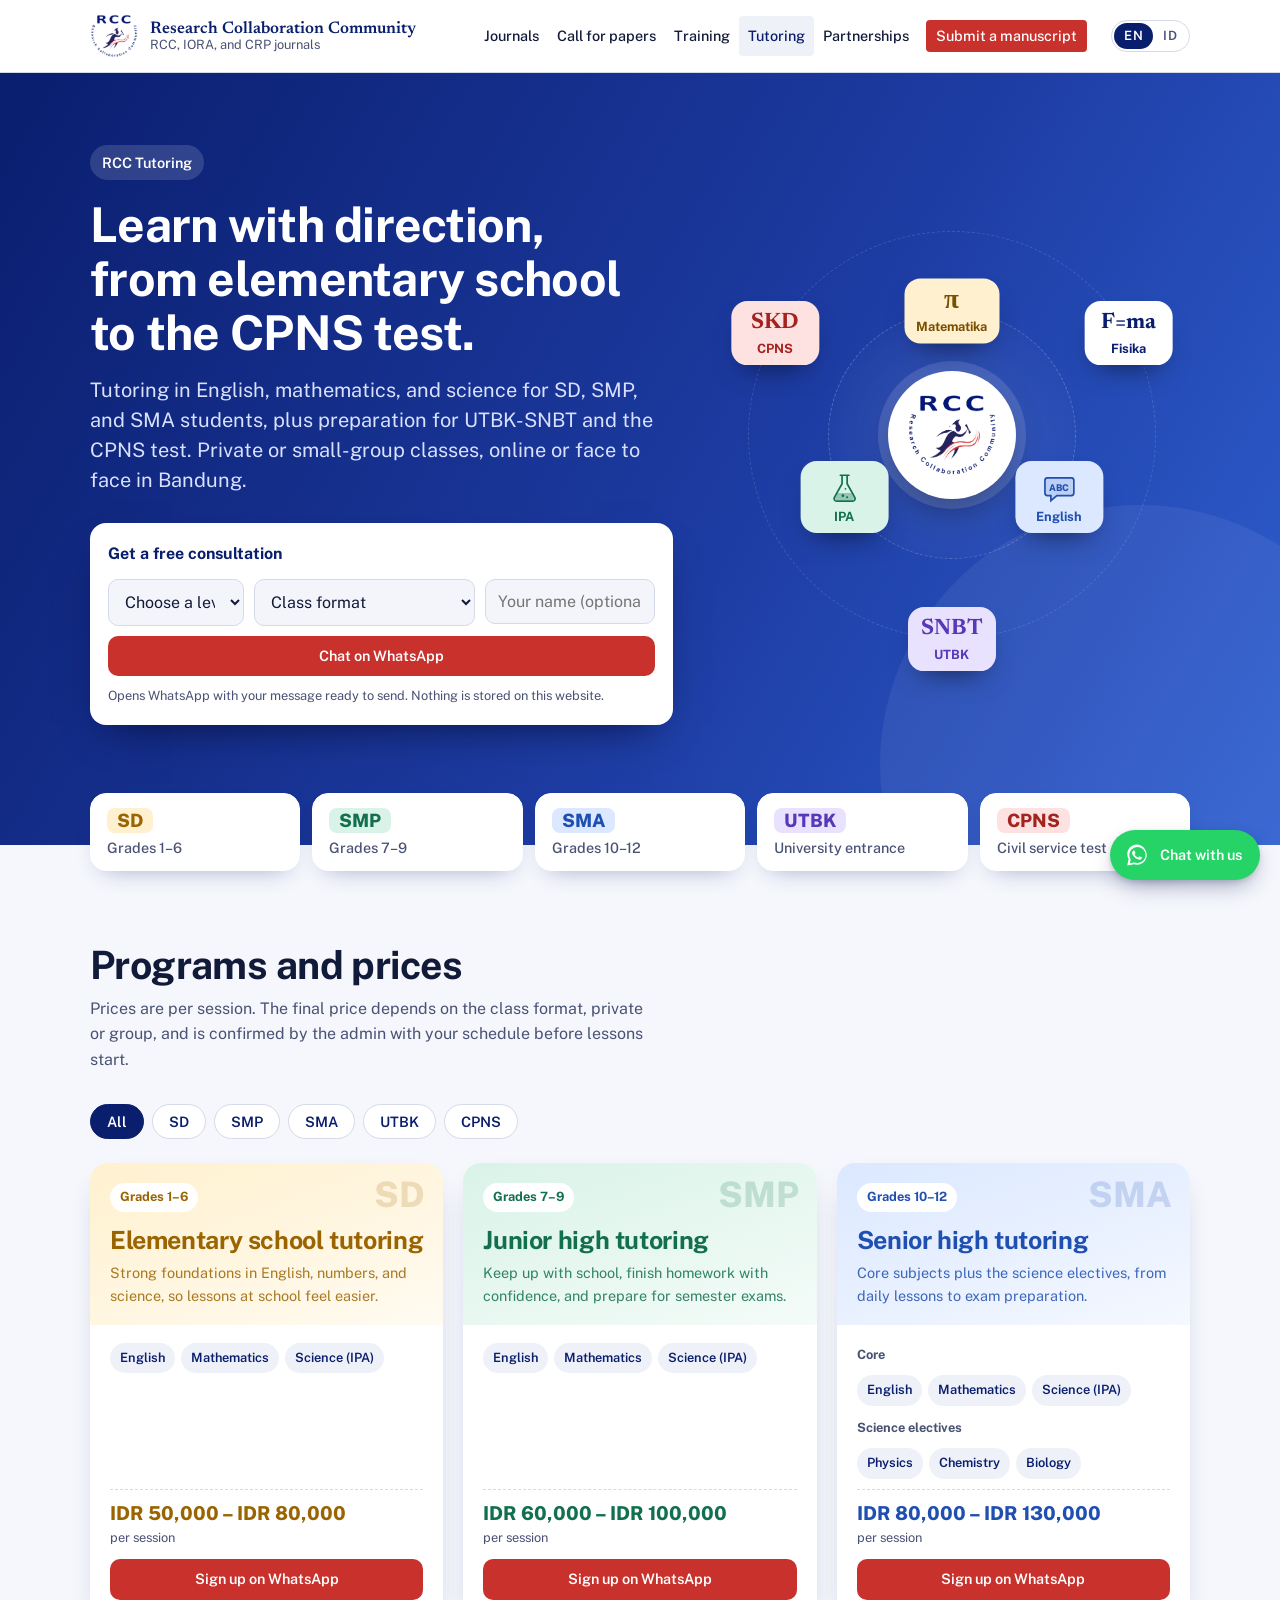
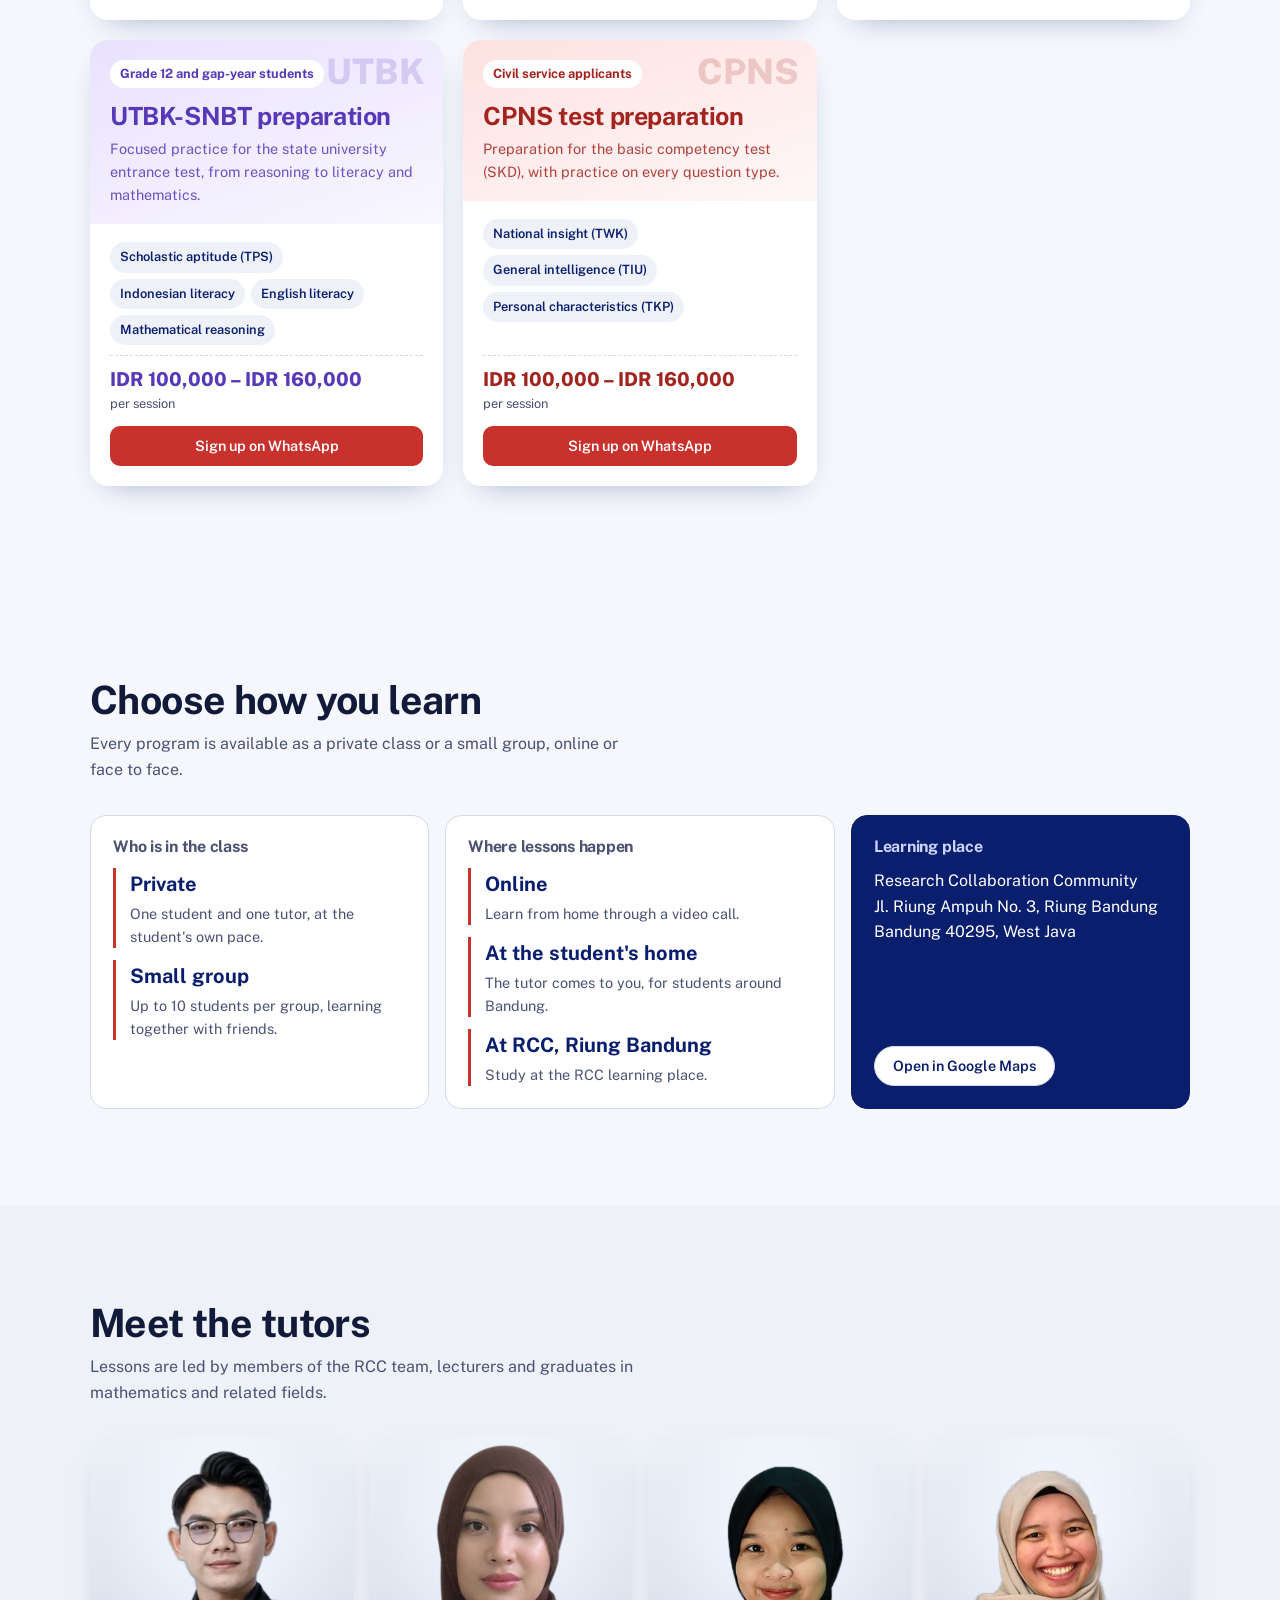
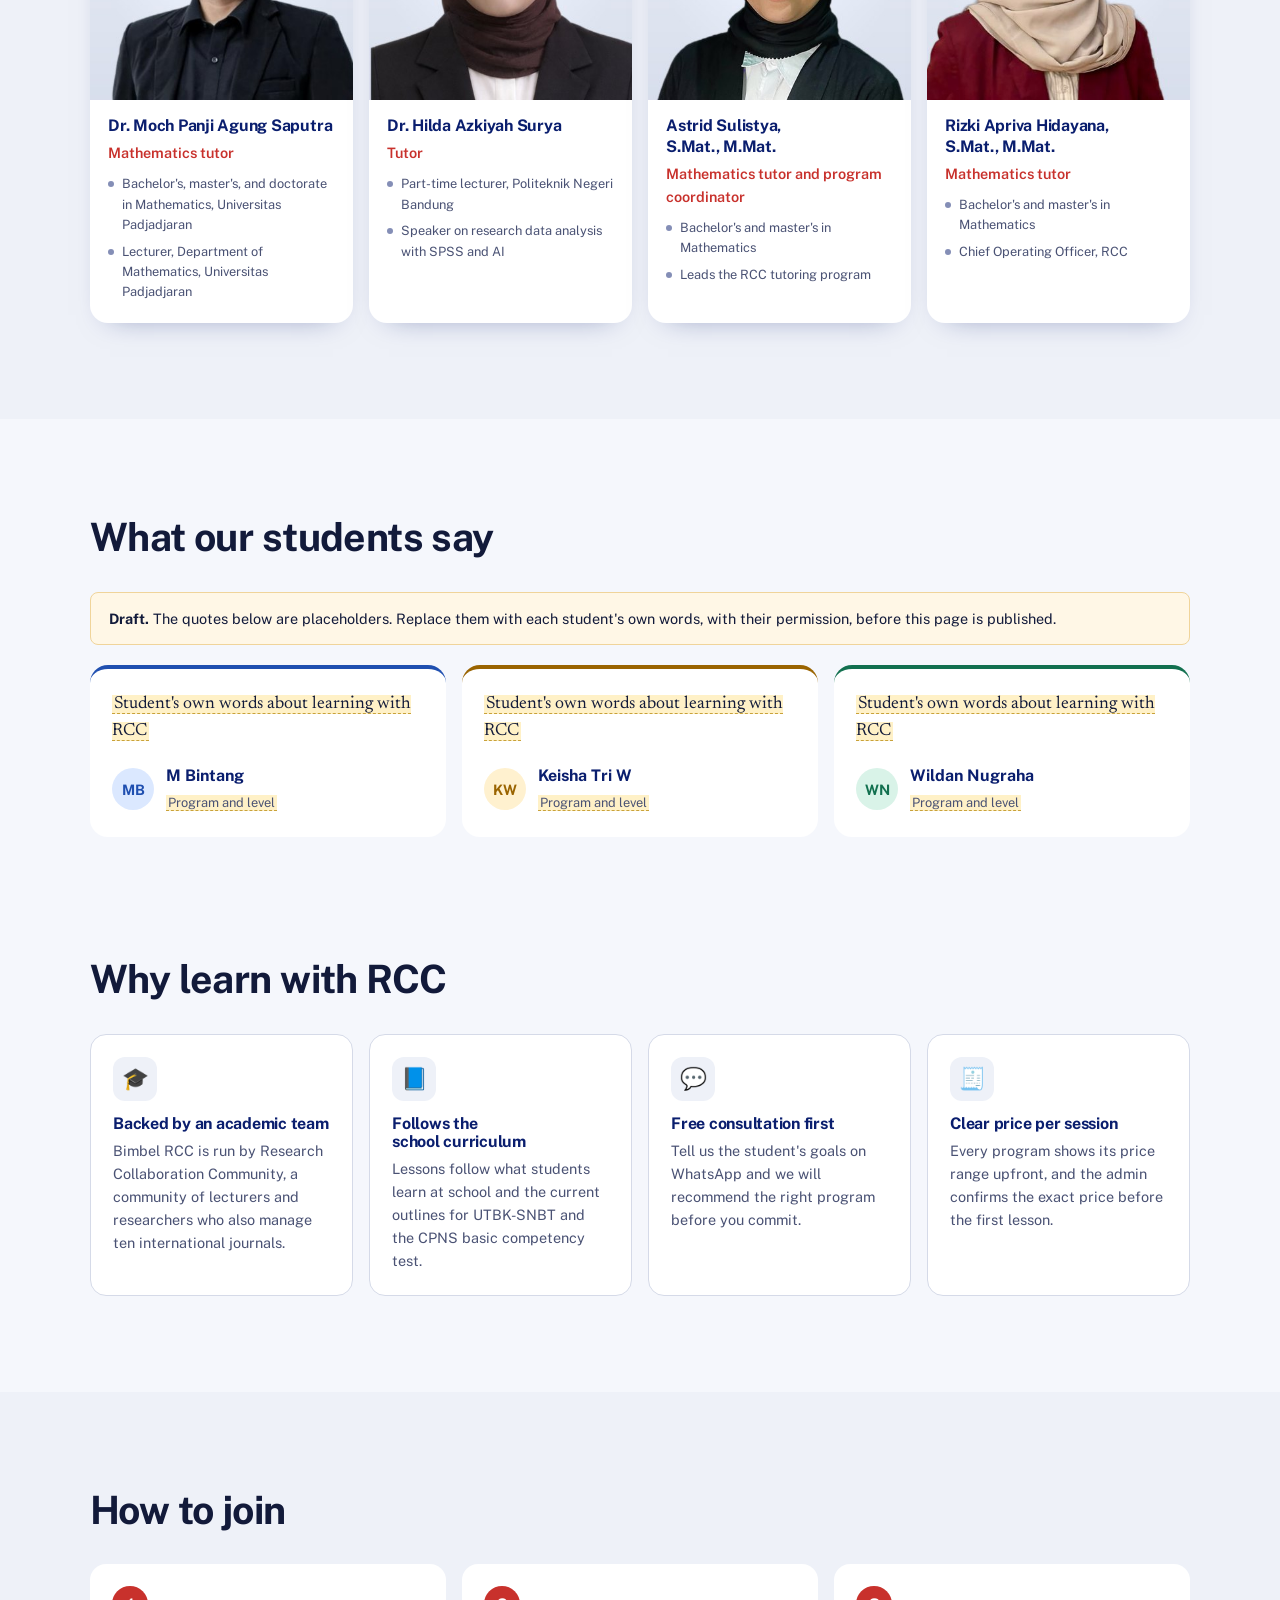
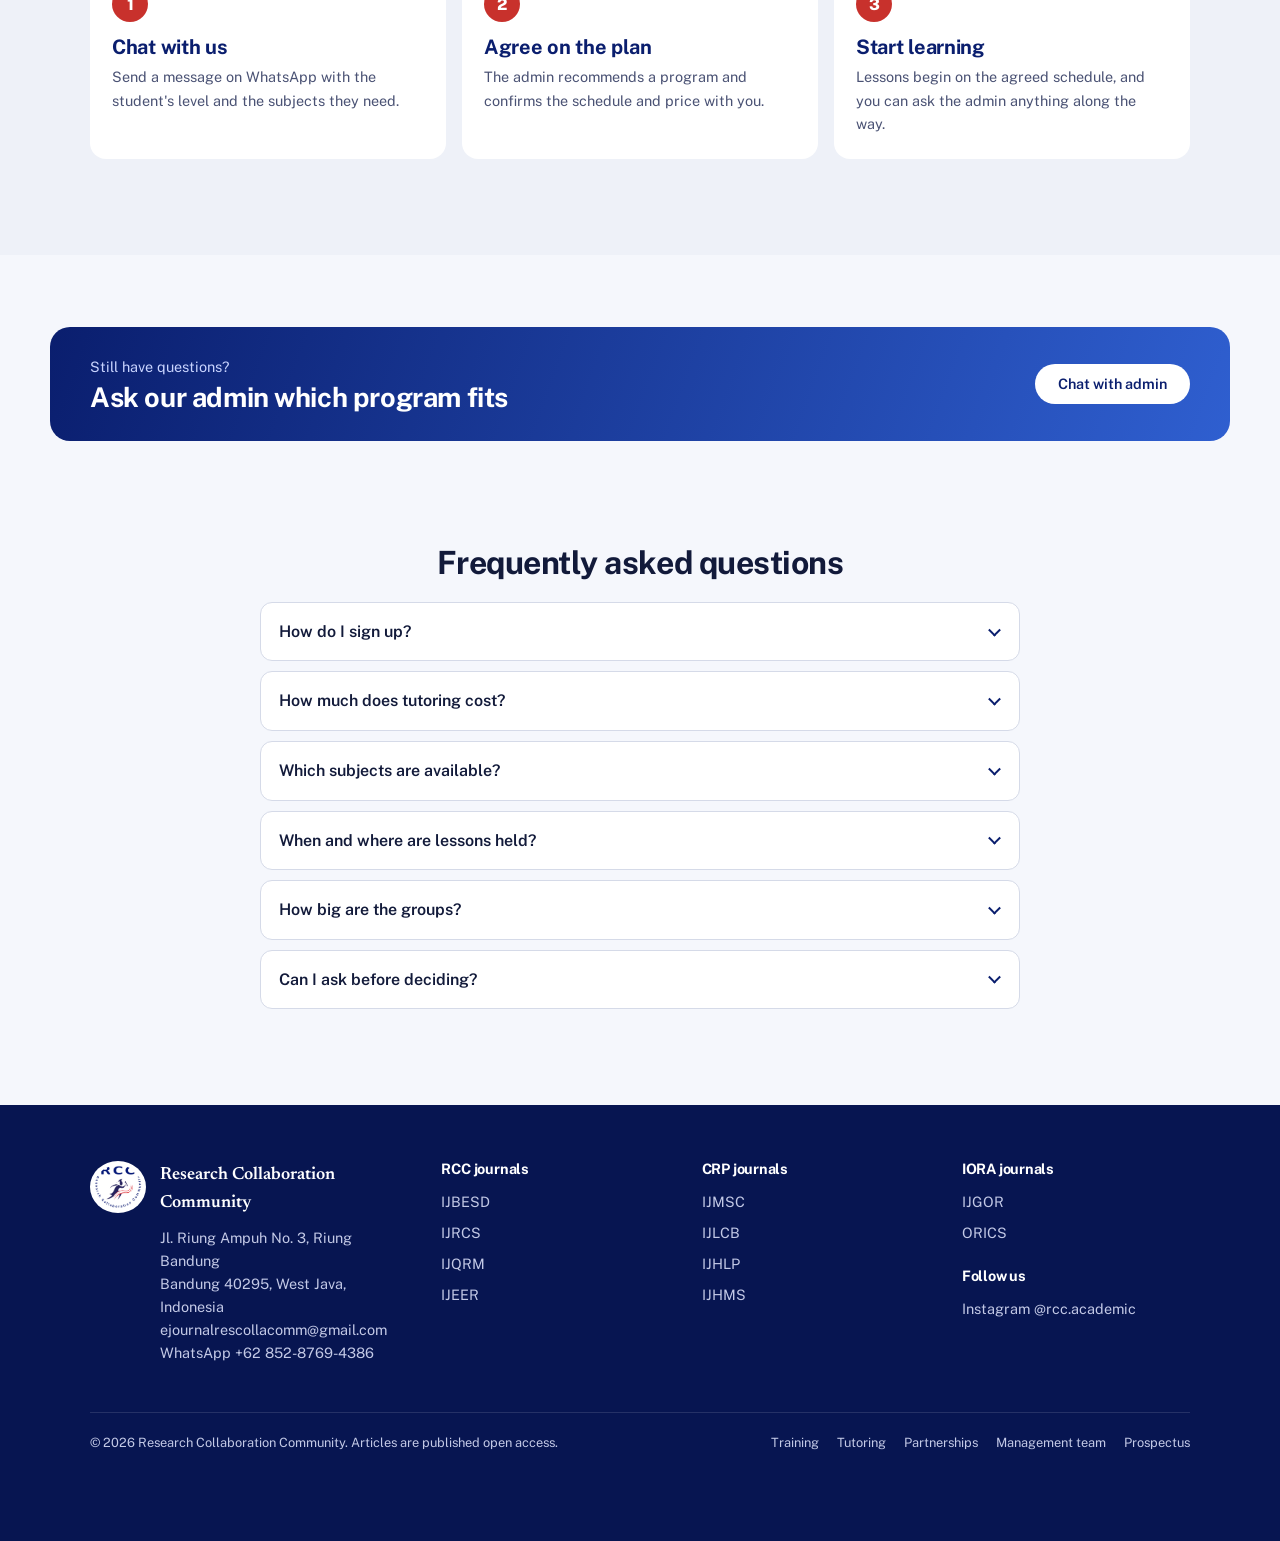
==== commit 169931d0: "Add prospectus flipbook (/prospectus) and home page promo Page-turning book viewer (StPageFlip 2.0.7" ====
--- a/bimbel.html
+++ b/bimbel.html
@@ -9,7 +9,7 @@
   <link rel="icon" href="/assets/rcc-logo.png">
   <link rel="preload" href="/assets/fonts/newsreader-latin-opsz-normal.woff2" as="font" type="font/woff2" crossorigin>
   <link rel="preload" href="/assets/fonts/public-sans-latin-wght-normal.woff2" as="font" type="font/woff2" crossorigin>
-  <link rel="stylesheet" href="/assets/css/style.css?v=20261103p">
+  <link rel="stylesheet" href="/assets/css/style.css?v=20261103u">
 </head>
 <body class="page-bimbel">
 <a class="skip-link" href="#main" data-i18n="skip">Skip to content</a>
@@ -329,7 +329,7 @@
     </div>
     <div class="footer-bottom">
       <span>© <span id="year">2026</span> Research Collaboration Community. <span data-i18n="foot.oa">Articles are published open access.</span></span>
-      <nav class="footer-links" aria-label="Pages"><a href="/training" data-i18n="nav.training">Training</a><a href="/bimbel" data-i18n="nav.bimbel">Tutoring</a><a href="/kerjasama" data-i18n="nav.partner">Partnerships</a><a href="/team" data-i18n="nav.team">Management team</a></nav>
+      <nav class="footer-links" aria-label="Pages"><a href="/training" data-i18n="nav.training">Training</a><a href="/bimbel" data-i18n="nav.bimbel">Tutoring</a><a href="/kerjasama" data-i18n="nav.partner">Partnerships</a><a href="/team" data-i18n="nav.team">Management team</a><a href="/prospectus" data-i18n="nav.prospectus">Prospectus</a></nav>
     </div>
   </div>
 </footer>
@@ -338,8 +338,8 @@
   <svg width="26" height="26" viewBox="0 0 32 32" aria-hidden="true"><path fill="currentColor" d="M16.04 3C9.4 3 4 8.36 4 14.97c0 2.11.56 4.17 1.62 5.99L4 29l8.25-1.6a12.1 12.1 0 0 0 3.79.6C22.68 28 28 22.64 28 16.03 28 9.42 22.68 3 16.04 3Zm0 22.9c-1.24 0-2.46-.2-3.62-.6l-.26-.09-4.9.95.98-4.75-.17-.28a9.83 9.83 0 0 1-1.5-5.16c0-5.46 4.48-9.9 9.99-9.9 5.48 0 9.94 4.44 9.94 10.02 0 5.42-4.46 9.81-9.94 9.81Zm5.45-7.36c-.3-.15-1.77-.87-2.04-.97-.27-.1-.47-.15-.67.15-.2.3-.77.96-.94 1.16-.17.2-.35.22-.65.07-.3-.15-1.26-.46-2.4-1.47-.89-.79-1.49-1.76-1.66-2.06-.17-.3-.02-.46.13-.6.13-.13.3-.35.45-.52.15-.17.2-.3.3-.5.1-.2.05-.37-.02-.52-.08-.15-.67-1.6-.92-2.2-.24-.57-.49-.5-.67-.5h-.57c-.2 0-.52.07-.8.37-.27.3-1.04 1.01-1.04 2.47 0 1.46 1.07 2.87 1.21 3.07.15.2 2.1 3.2 5.08 4.48.71.31 1.27.49 1.7.63.71.22 1.36.19 1.88.12.57-.09 1.77-.72 2.02-1.42.25-.7.25-1.3.17-1.42-.07-.12-.27-.2-.57-.35Z"/></svg>
   <span class="wa-text" data-i18n="wa.text">Chat with us</span>
 </a>
-<script src="/assets/js/i18n.js?v=20261103p"></script>
-<script src="/assets/js/main.js?v=20261103p"></script>
-<script src="/assets/js/bimbel.js?v=20261103p"></script>
+<script src="/assets/js/i18n.js?v=20261103u"></script>
+<script src="/assets/js/main.js?v=20261103u"></script>
+<script src="/assets/js/bimbel.js?v=20261103u"></script>
 </body>
 </html>
--- a/assets/css/style.css
+++ b/assets/css/style.css
@@ -823,3 +823,57 @@
 @media (max-width: 520px) { .pt-form { grid-template-columns: 1fr; } }
 
 .footer-links { display: flex; flex-wrap: wrap; gap: 6px 18px; }
+
+/* Signed agreements gallery (partnership page) */
+.pt-partners-grid { grid-template-areas: "intro list" "gallery gallery"; }
+.pt-partners-grid > div:first-child { grid-area: intro; }
+.pt-partners-grid > .partner-list { grid-area: list; }
+.pks-gallery { grid-area: gallery; display: grid; grid-template-columns: 1fr 1fr; gap: 20px; margin-top: 8px; }
+.pks-gallery figure { margin: 0; }
+.pks-gallery a { display: block; aspect-ratio: 16 / 9; border-radius: var(--radius-m); overflow: hidden; border: 1px solid var(--line); background: var(--mist); }
+.pks-gallery img { width: 100%; height: 100%; object-fit: cover; }
+.pks-gallery a:hover { border-color: var(--navy); }
+.pks-gallery figcaption { margin-top: 10px; font-size: var(--fs-sm); color: var(--muted); }
+@media (max-width: 860px) { .pt-partners-grid { grid-template-areas: "intro" "list" "gallery"; } }
+@media (max-width: 600px) { .pks-gallery { grid-template-columns: 1fr; } }
+.past-speakers { font-size: var(--fs-xs); color: var(--muted); }
+
+/* =========================================================
+   Prospectus flipbook
+   ========================================================= */
+.book-stage { background: radial-gradient(ellipse at 50% 35%, #1c3592 0%, #0a1e6e 45%, #071551 100%); color: #fff; padding: 36px 0 40px; min-height: calc(100vh - 72px); box-sizing: border-box; display: flex; flex-direction: column; }
+.book-stage:fullscreen { min-height: 100vh; padding-top: 20px; }
+.book-head { display: flex; flex-wrap: wrap; align-items: flex-end; justify-content: space-between; gap: 16px 24px; width: 100%; box-sizing: border-box; }
+.book-kicker { font-size: var(--fs-sm); font-weight: 600; color: #f6c3c1; }
+.book-stage h1 { font-size: clamp(1.8rem, 4vw, 2.6rem); font-weight: 400; margin-top: 6px; }
+.book-actions { display: flex; flex-wrap: wrap; gap: 10px; }
+.book-wrap { flex: 1; display: flex; align-items: center; justify-content: center; padding: 28px var(--gutter) 12px; }
+.book { margin: 0 auto; filter: drop-shadow(0 30px 40px rgba(0,0,0,.45)); }
+.book .stf__item img, .book img { user-select: none; -webkit-user-drag: none; }
+.book-bar { display: flex; align-items: center; justify-content: center; gap: 18px; padding: 8px var(--gutter) 0; }
+.book-nav { width: 46px; height: 46px; border-radius: 50%; display: grid; place-items: center; cursor: pointer; color: #fff; background: rgba(255,255,255,.08); border: 1.5px solid rgba(255,255,255,.45); }
+.book-nav:hover:not(:disabled) { background: rgba(255,255,255,.18); border-color: #fff; }
+.book-nav:disabled { opacity: .35; cursor: default; }
+.book-count { min-width: 84px; text-align: center; font: 600 var(--fs-sm) var(--sans); font-variant-numeric: tabular-nums; }
+.book-hint { text-align: center; font-size: var(--fs-xs); color: #c3c9e6; margin-top: 10px; padding: 0 var(--gutter); }
+.book-noscript a { color: #fff; }
+
+/* Prospectus promo block (home page) */
+.prospectus-promo { display: grid; grid-template-columns: 200px minmax(0, 1fr); gap: 32px 48px; align-items: center; }
+.pp-cover { display: block; width: 200px; aspect-ratio: 794 / 1123; border-radius: 3px 8px 8px 3px; overflow: hidden; box-shadow: -6px 0 0 -3px rgba(0,0,0,.12) inset, 0 20px 36px -16px rgba(7,21,81,.6); transform: perspective(900px) rotateY(-14deg); transition: transform .3s ease; }
+.pp-cover img { width: 100%; height: 100%; object-fit: cover; }
+.pp-cover:hover { transform: perspective(900px) rotateY(-4deg); }
+@media (prefers-reduced-motion: reduce) { .pp-cover, .pp-cover:hover { transform: none; } }
+.prospectus-promo h2 { font-size: clamp(1.6rem, 3vw, var(--fs-xl)); }
+.prospectus-promo p { color: var(--muted); margin-top: 10px; max-width: 58ch; }
+.pp-actions { display: flex; flex-wrap: wrap; gap: 10px; margin-top: 18px; }
+@media (max-width: 600px) { .prospectus-promo { grid-template-columns: 1fr; } .pp-cover { width: 160px; } }
+.book-page { background: #fff; overflow: hidden; }
+.book-page img { width: 100%; height: 100%; display: block; object-fit: cover; }
+.book { filter: none; }
+.book-page { box-shadow: 0 24px 40px -18px rgba(0,0,0,.55); }
+.btn-light { background: transparent; }
+button.btn-light { color: #fff; }
+.book-wrap { padding-top: 20px; }
+.book-size { margin: 0 auto; max-width: 100%; }
+.book-size .book { width: 100%; }
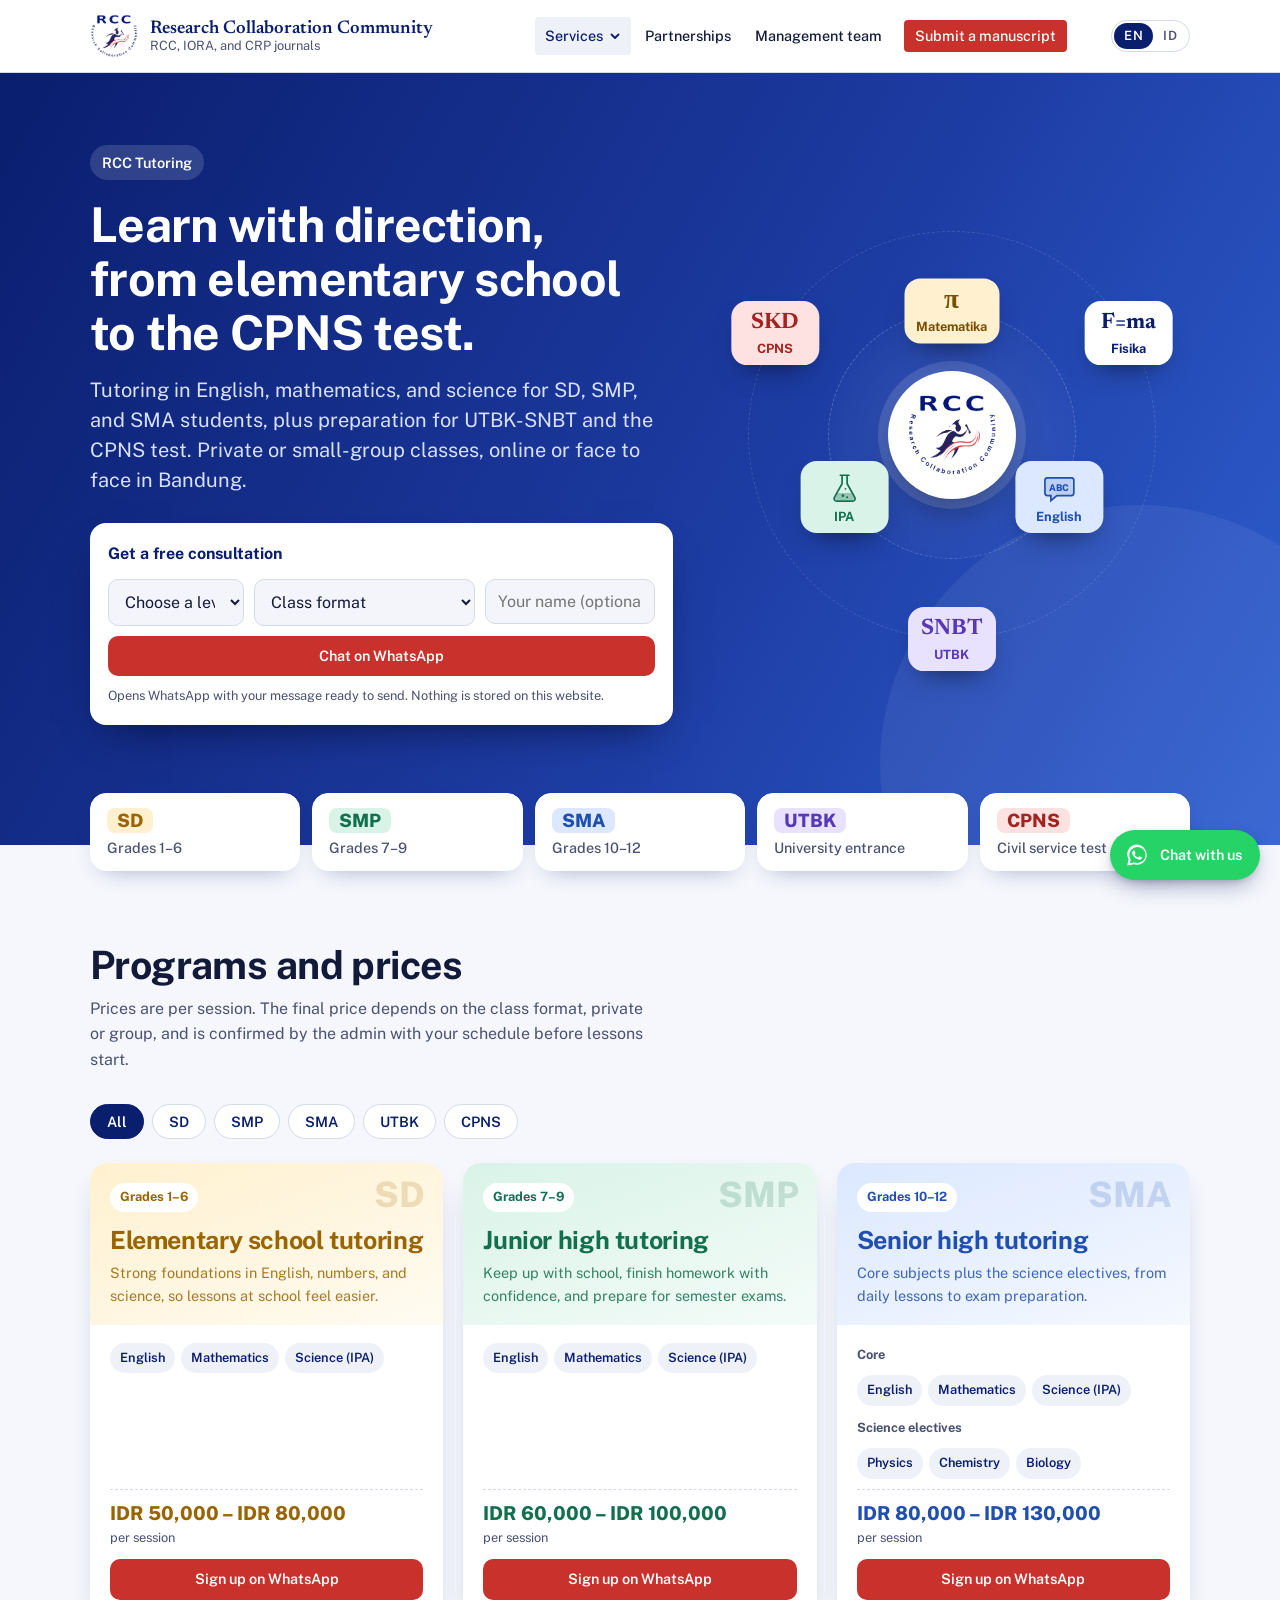
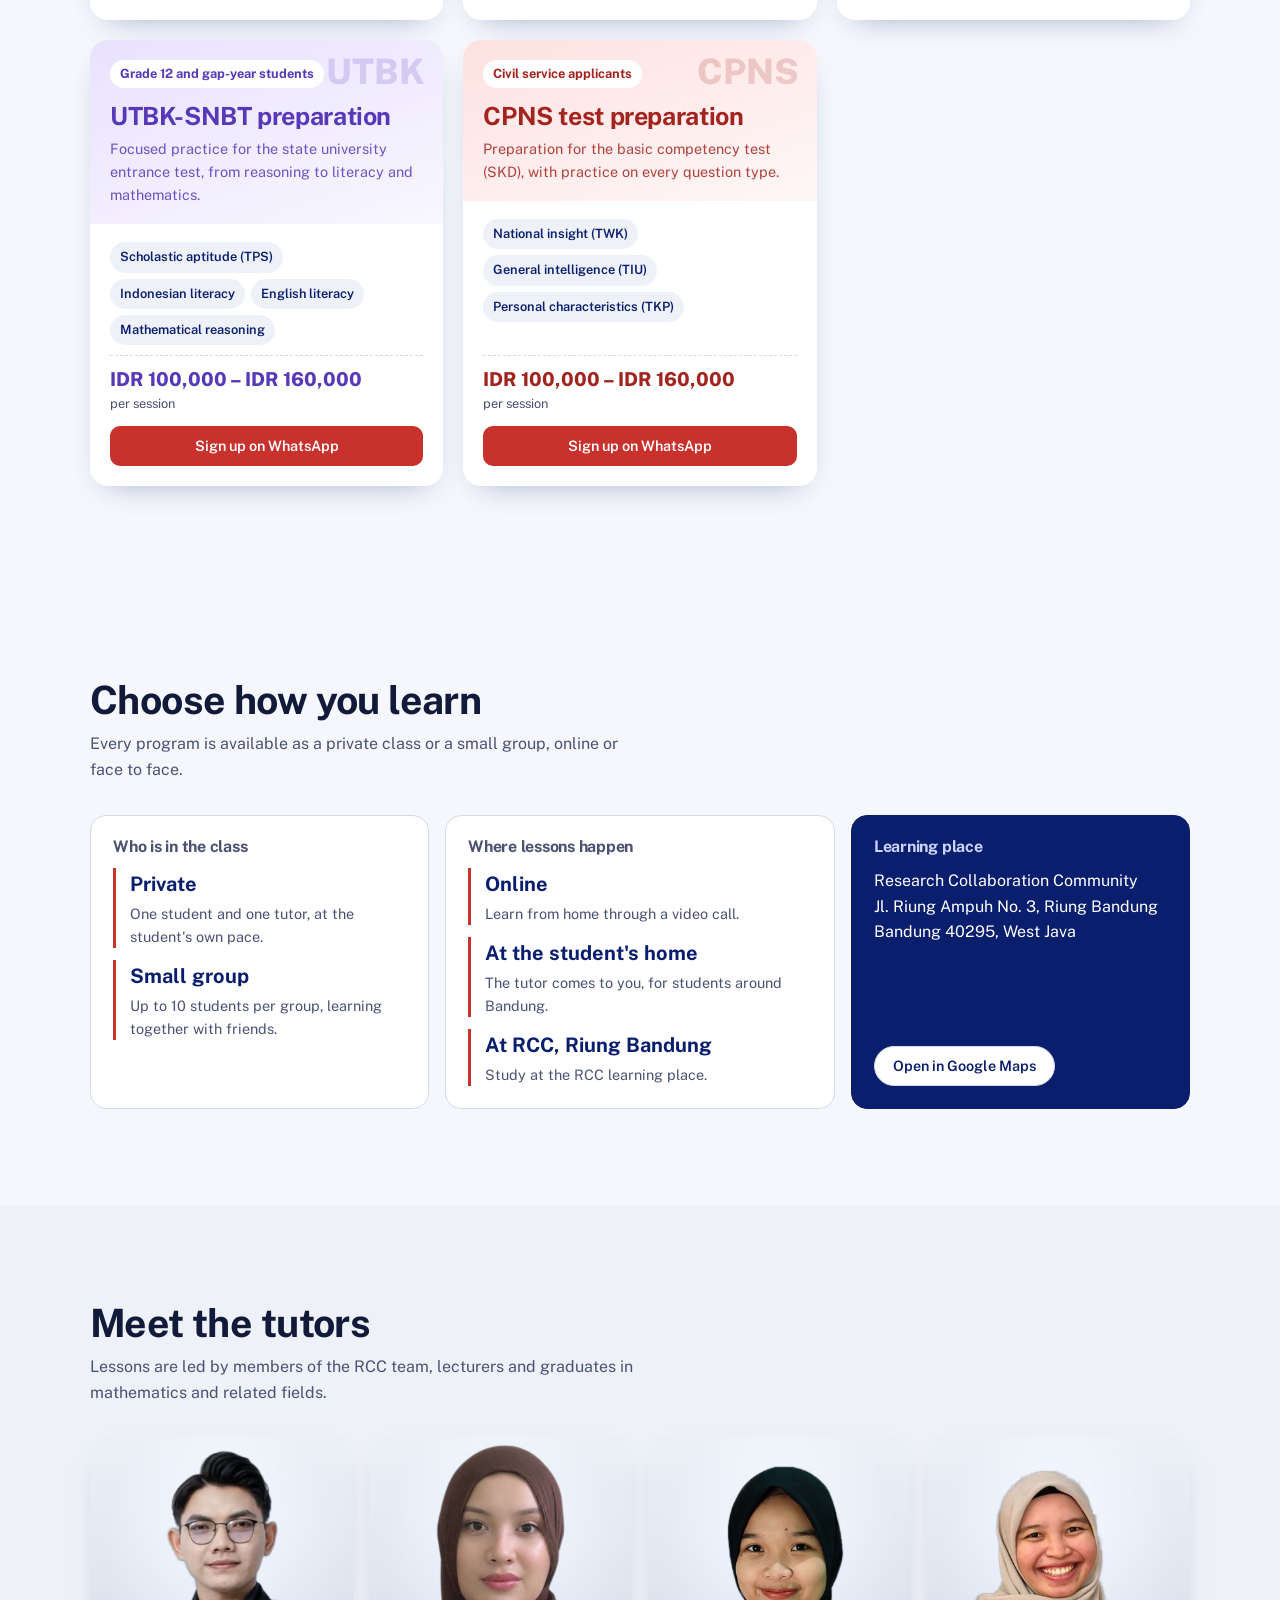
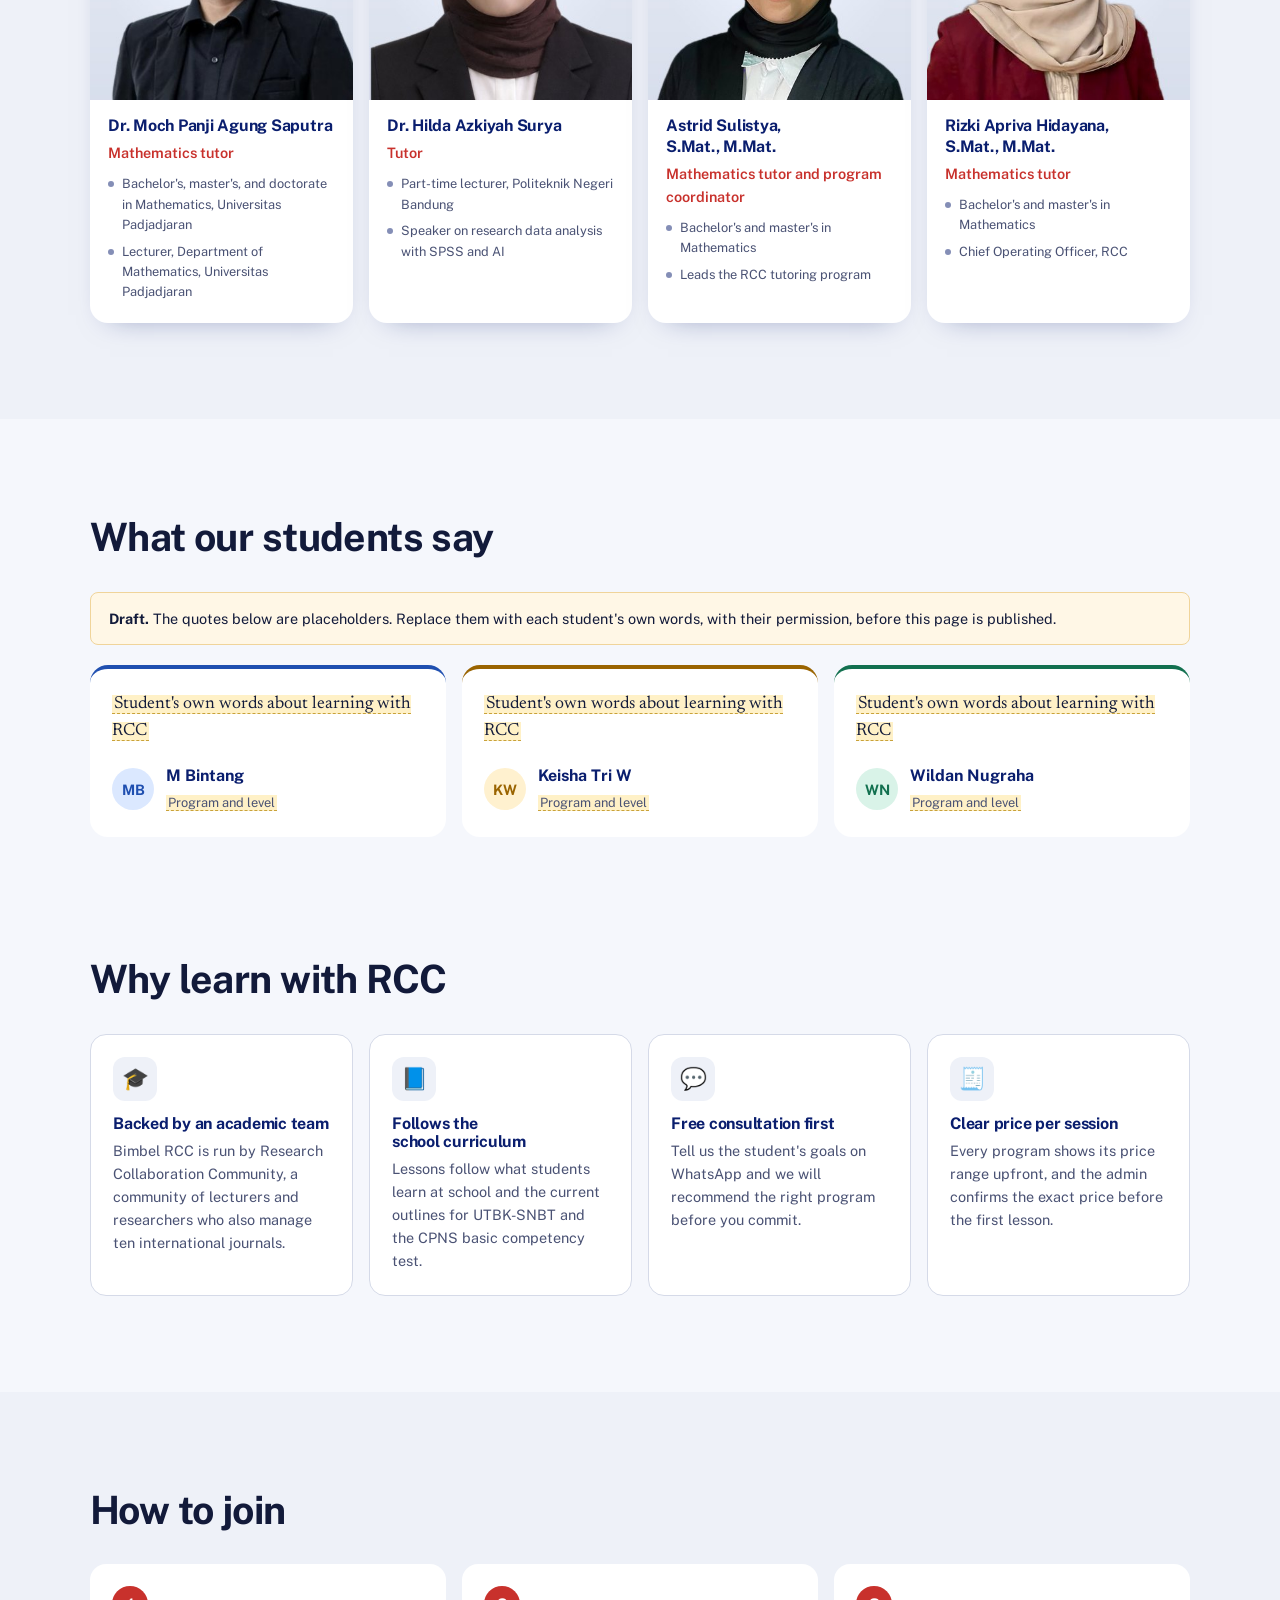
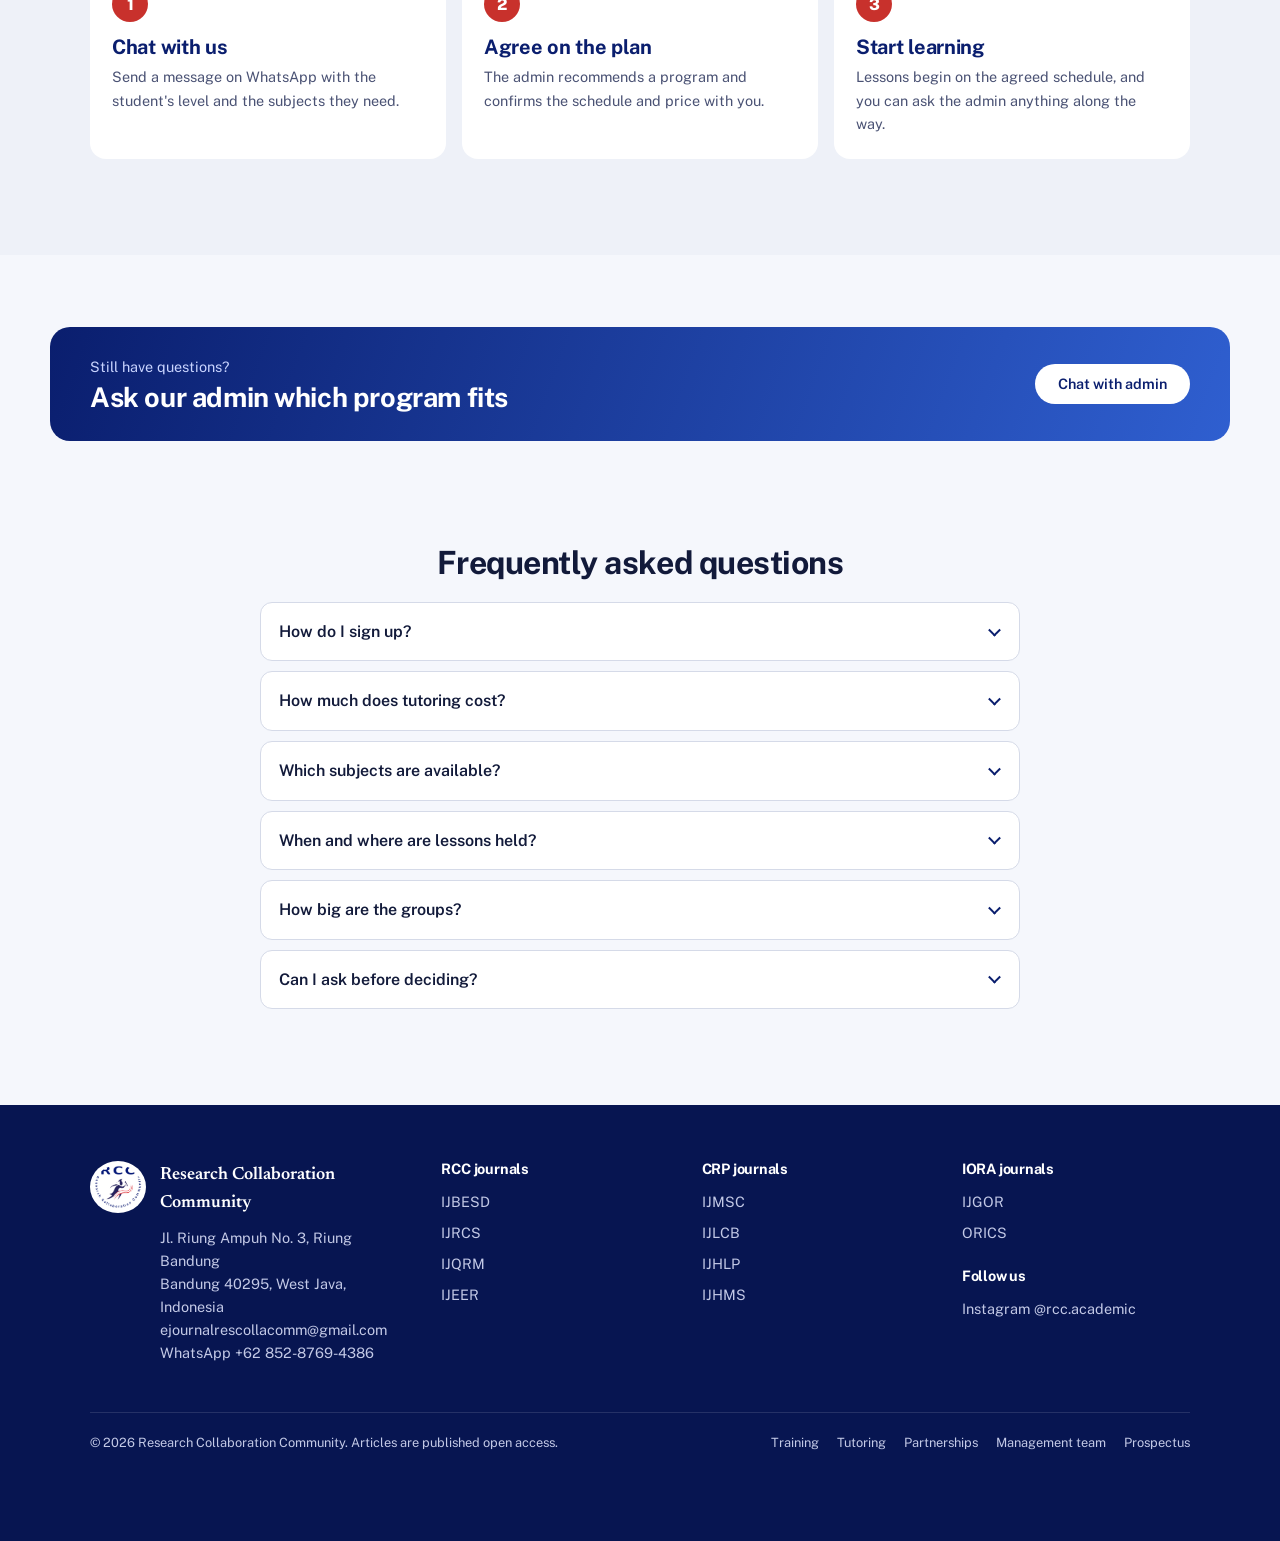
==== commit 2dec8d54: "Header: four items with a Services dropdown (Journals, Training, Tutoring) Co-Authored-By: Claude Op" ====
--- a/bimbel.html
+++ b/bimbel.html
@@ -9,7 +9,7 @@
   <link rel="icon" href="/assets/rcc-logo.png">
   <link rel="preload" href="/assets/fonts/newsreader-latin-opsz-normal.woff2" as="font" type="font/woff2" crossorigin>
   <link rel="preload" href="/assets/fonts/public-sans-latin-wght-normal.woff2" as="font" type="font/woff2" crossorigin>
-  <link rel="stylesheet" href="/assets/css/style.css?v=20261103u">
+  <link rel="stylesheet" href="/assets/css/style.css?v=20261107a">
 </head>
 <body class="page-bimbel">
 <a class="skip-link" href="#main" data-i18n="skip">Skip to content</a>
@@ -22,11 +22,16 @@
     </a>
     <button class="nav-toggle" type="button" aria-expanded="false" aria-controls="site-nav">Menu</button>
     <nav class="nav" id="site-nav" aria-label="Main" data-i18n-attr="aria-label:nav.label">
-      <a href="/#journals" data-i18n="nav.journals">Journals</a>
-      <a href="/#call-for-papers" data-i18n="nav.cfp">Call for papers</a>
-      <a href="/training" data-i18n="nav.training">Training</a>
-      <a href="/bimbel" aria-current="page" data-i18n="nav.bimbel">Tutoring</a>
+      <div class="nav-group">
+        <button class="nav-drop is-current" type="button" aria-expanded="false" aria-controls="nav-services"><span data-i18n="nav.services">Services</span><svg class="chev" width="12" height="12" viewBox="0 0 12 12" aria-hidden="true"><path d="M2.5 4.5 6 8l3.5-3.5" fill="none" stroke="currentColor" stroke-width="1.8" stroke-linecap="round" stroke-linejoin="round"/></svg></button>
+        <div class="nav-menu" id="nav-services">
+          <a href="/#journals"><b data-i18n="nav.journals">Journals</b><span data-i18n="nav.journals.d">Ten peer-reviewed, open-access international journals</span></a>
+          <a href="/training"><b data-i18n="nav.training">Training</b><span data-i18n="nav.training.d">Scopus publication workshops, seminars and conferences</span></a>
+          <a href="/bimbel" aria-current="page"><b data-i18n="nav.bimbel">Tutoring</b><span data-i18n="nav.bimbel.d">Mathematics, English and science for school students</span></a>
+        </div>
+      </div>
       <a href="/kerjasama" data-i18n="nav.partner">Partnerships</a>
+      <a href="/team" data-i18n="nav.team">Management team</a>
       <a class="btn btn-primary" href="/#journals" data-i18n="nav.submit">Submit a manuscript</a>
     </nav>
     <div class="lang-switch" role="group" aria-label="Language" data-i18n-attr="aria-label:lang.label">
@@ -338,8 +343,8 @@
   <svg width="26" height="26" viewBox="0 0 32 32" aria-hidden="true"><path fill="currentColor" d="M16.04 3C9.4 3 4 8.36 4 14.97c0 2.11.56 4.17 1.62 5.99L4 29l8.25-1.6a12.1 12.1 0 0 0 3.79.6C22.68 28 28 22.64 28 16.03 28 9.42 22.68 3 16.04 3Zm0 22.9c-1.24 0-2.46-.2-3.62-.6l-.26-.09-4.9.95.98-4.75-.17-.28a9.83 9.83 0 0 1-1.5-5.16c0-5.46 4.48-9.9 9.99-9.9 5.48 0 9.94 4.44 9.94 10.02 0 5.42-4.46 9.81-9.94 9.81Zm5.45-7.36c-.3-.15-1.77-.87-2.04-.97-.27-.1-.47-.15-.67.15-.2.3-.77.96-.94 1.16-.17.2-.35.22-.65.07-.3-.15-1.26-.46-2.4-1.47-.89-.79-1.49-1.76-1.66-2.06-.17-.3-.02-.46.13-.6.13-.13.3-.35.45-.52.15-.17.2-.3.3-.5.1-.2.05-.37-.02-.52-.08-.15-.67-1.6-.92-2.2-.24-.57-.49-.5-.67-.5h-.57c-.2 0-.52.07-.8.37-.27.3-1.04 1.01-1.04 2.47 0 1.46 1.07 2.87 1.21 3.07.15.2 2.1 3.2 5.08 4.48.71.31 1.27.49 1.7.63.71.22 1.36.19 1.88.12.57-.09 1.77-.72 2.02-1.42.25-.7.25-1.3.17-1.42-.07-.12-.27-.2-.57-.35Z"/></svg>
   <span class="wa-text" data-i18n="wa.text">Chat with us</span>
 </a>
-<script src="/assets/js/i18n.js?v=20261103u"></script>
-<script src="/assets/js/main.js?v=20261103u"></script>
-<script src="/assets/js/bimbel.js?v=20261103u"></script>
+<script src="/assets/js/i18n.js?v=20261107a"></script>
+<script src="/assets/js/main.js?v=20261107a"></script>
+<script src="/assets/js/bimbel.js?v=20261107a"></script>
 </body>
 </html>
--- a/assets/css/style.css
+++ b/assets/css/style.css
@@ -106,12 +106,34 @@
 .nav .btn { margin-left: 8px; color: #fff; white-space: nowrap; }
 .nav .btn:hover { background: #a92622; color: #fff; }
 .nav-toggle { display: none; margin-left: auto; background: none; border: 1.5px solid var(--line); border-radius: var(--radius-s); padding: 8px 12px; font: 600 var(--fs-sm) var(--sans); color: var(--navy); cursor: pointer; }
-@media (max-width: 1260px) {
+/* Services dropdown */
+.nav-group { position: relative; }
+.nav-drop { display: inline-flex; align-items: center; gap: 6px; background: none; border: 0; cursor: pointer; font: 500 var(--fs-sm)/1.5 var(--sans); color: var(--ink); padding: 8px 10px; border-radius: var(--radius-s); }
+.nav-drop:hover, .nav-drop.is-current, .nav-drop[aria-expanded="true"] { color: var(--navy); background: var(--mist); }
+.nav-drop .chev { transition: transform .2s ease; }
+.nav-drop[aria-expanded="true"] .chev { transform: rotate(180deg); }
+.nav-menu { display: none; }
+.nav-menu a { display: flex; flex-direction: column; gap: 2px; white-space: normal; }
+.nav-menu a b { font-weight: 600; color: var(--navy); }
+.nav-menu a span { font-size: var(--fs-xs); font-weight: 400; color: var(--muted); line-height: 1.4; }
+@media (min-width: 1081px) {
+  .nav-menu { position: absolute; left: -8px; top: 100%; width: 320px; padding: 8px; margin-top: 10px; background: var(--paper); border: 1px solid var(--line); border-radius: 10px; box-shadow: 0 18px 40px rgba(10,30,110,.14); }
+  .nav-menu::before { content: ""; position: absolute; left: 0; right: 0; top: -12px; height: 12px; } /* hover bridge */
+  .nav-group:hover .nav-menu, .nav-drop[aria-expanded="true"] + .nav-menu { display: flex; flex-direction: column; gap: 2px; }
+  .nav-group:hover .nav-drop .chev { transform: rotate(180deg); }
+  .nav-menu a { padding: 10px 12px; }
+  .nav-menu a:hover, .nav-menu a[aria-current="page"] { background: var(--mist); }
+}
+@media (max-width: 1080px) {
   .nav-toggle { display: inline-flex; }
-  .nav { display: none; position: absolute; left: 0; right: 0; top: 100%; background: var(--paper); border-bottom: 1px solid var(--line); flex-direction: column; align-items: stretch; padding: 8px var(--gutter) 16px; }
+  .nav { display: none; position: absolute; left: 0; right: 0; top: 100%; background: var(--paper); border-bottom: 1px solid var(--line); flex-direction: column; align-items: stretch; padding: 8px var(--gutter) 16px; max-height: calc(100vh - 72px); overflow-y: auto; }
   .nav.open { display: flex; }
   .nav a { padding: 12px 8px; }
   .nav .btn { margin: 8px 0 0; }
+  .nav-drop { width: 100%; justify-content: space-between; padding: 12px 8px; }
+  .nav-drop.is-current { background: none; }
+  .nav-drop[aria-expanded="true"] + .nav-menu { display: flex; flex-direction: column; margin: 0 0 6px 8px; padding-left: 10px; border-left: 2px solid var(--line); }
+  .nav-menu a { padding: 10px 8px; }
 }
 
 /* ---------- Hero / search ---------- */
@@ -418,7 +440,7 @@
 .lang-switch button { font: 600 var(--fs-xs)/1 var(--sans); color: var(--muted); background: transparent; border: 0; border-radius: 999px; padding: 7px 10px; cursor: pointer; letter-spacing: .03em; }
 .lang-switch button:hover { color: var(--navy); }
 .lang-switch button[aria-pressed="true"] { background: var(--navy); color: #fff; }
-@media (max-width: 1260px) {
+@media (max-width: 1080px) {
   .lang-switch { margin-left: auto; order: 2; }
   .nav-toggle { margin-left: 8px; order: 3; }
 }
@@ -604,8 +626,8 @@
 .faq summary::after { content: ""; position: absolute; right: 20px; top: 50%; width: 9px; height: 9px; border-right: 2px solid var(--navy); border-bottom: 2px solid var(--navy); transform: translateY(-70%) rotate(45deg); transition: transform .2s ease; }
 .faq details[open] summary::after { transform: translateY(-30%) rotate(-135deg); }
 .faq details p { padding: 0 18px 18px; color: var(--muted); }
-/* Seven header items: tighten between the hamburger breakpoint and wide screens */
-@media (min-width: 1261px) and (max-width: 1440px) {
+/* Tighten the header between the hamburger breakpoint and wide screens */
+@media (min-width: 1081px) and (max-width: 1240px) {
   .site-header .wrap { gap: 20px; }
   .nav { gap: 0; }
   .nav a { padding: 8px 9px; }
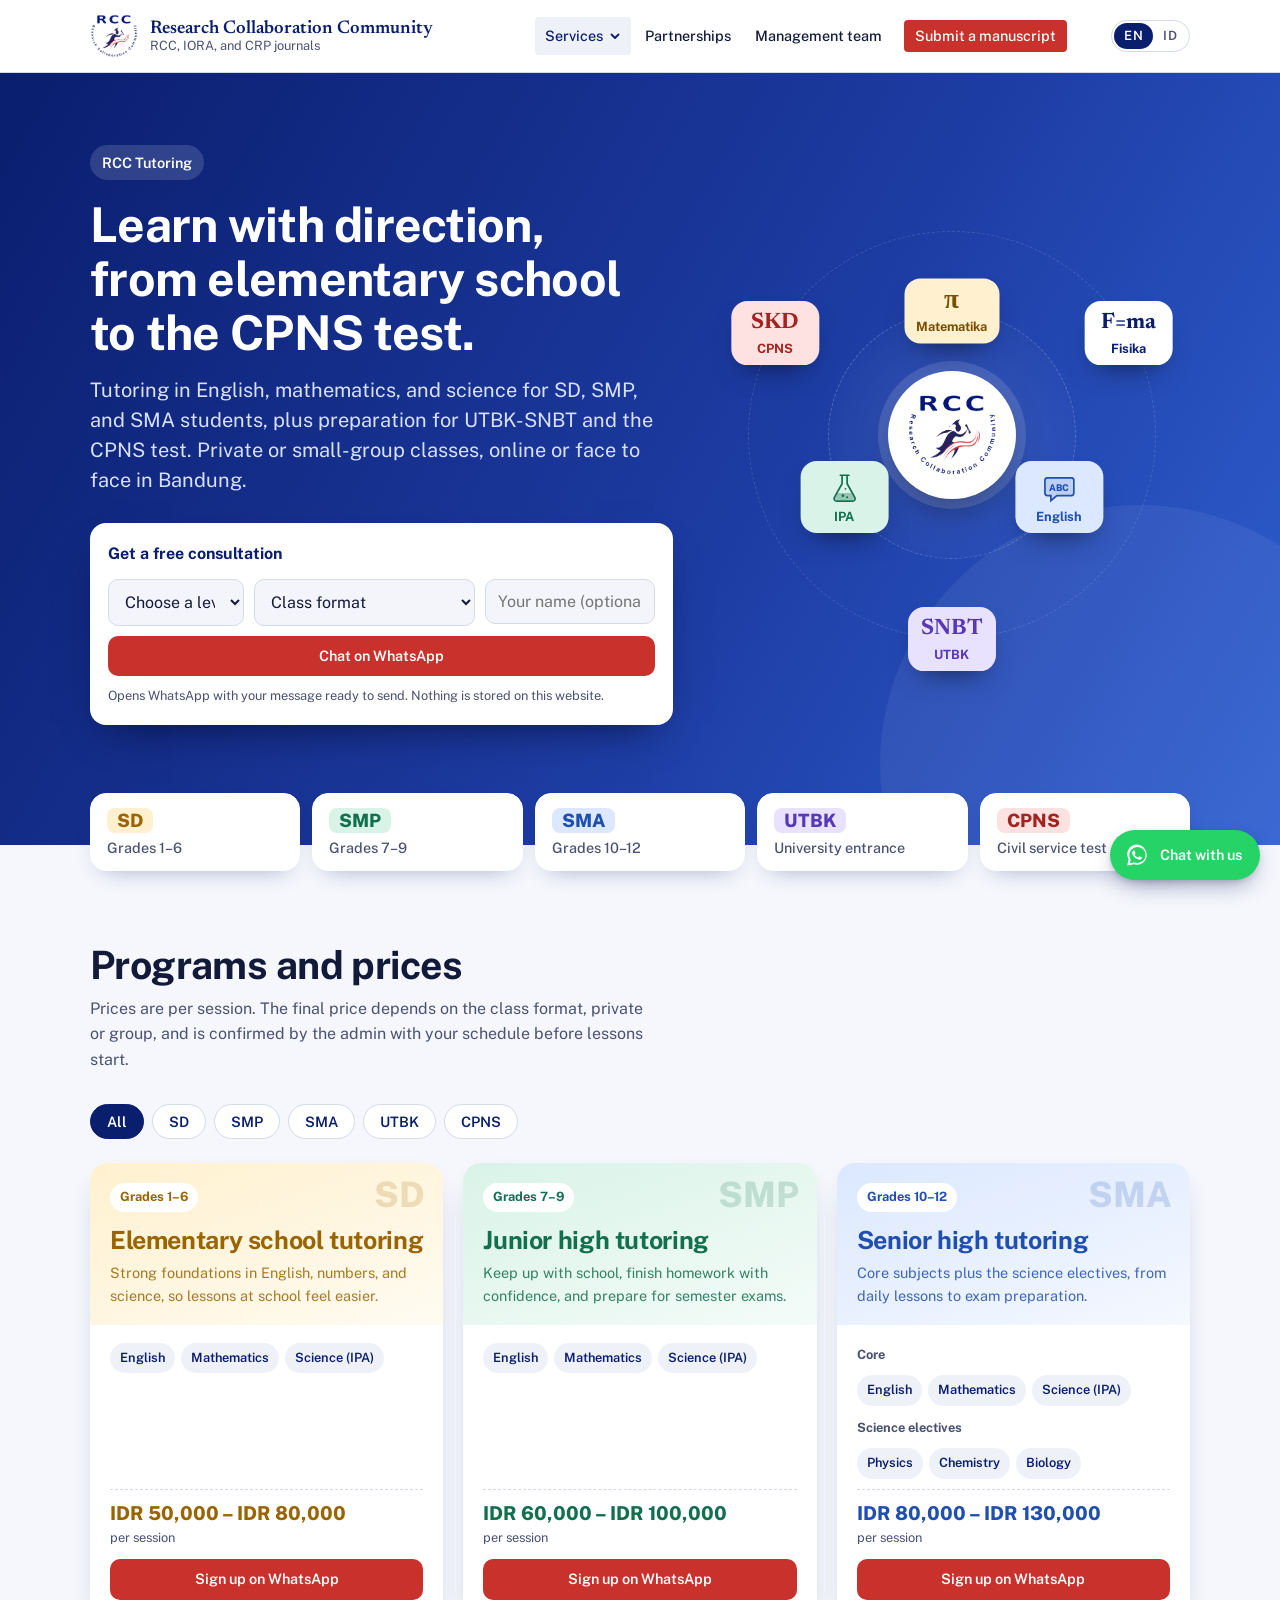
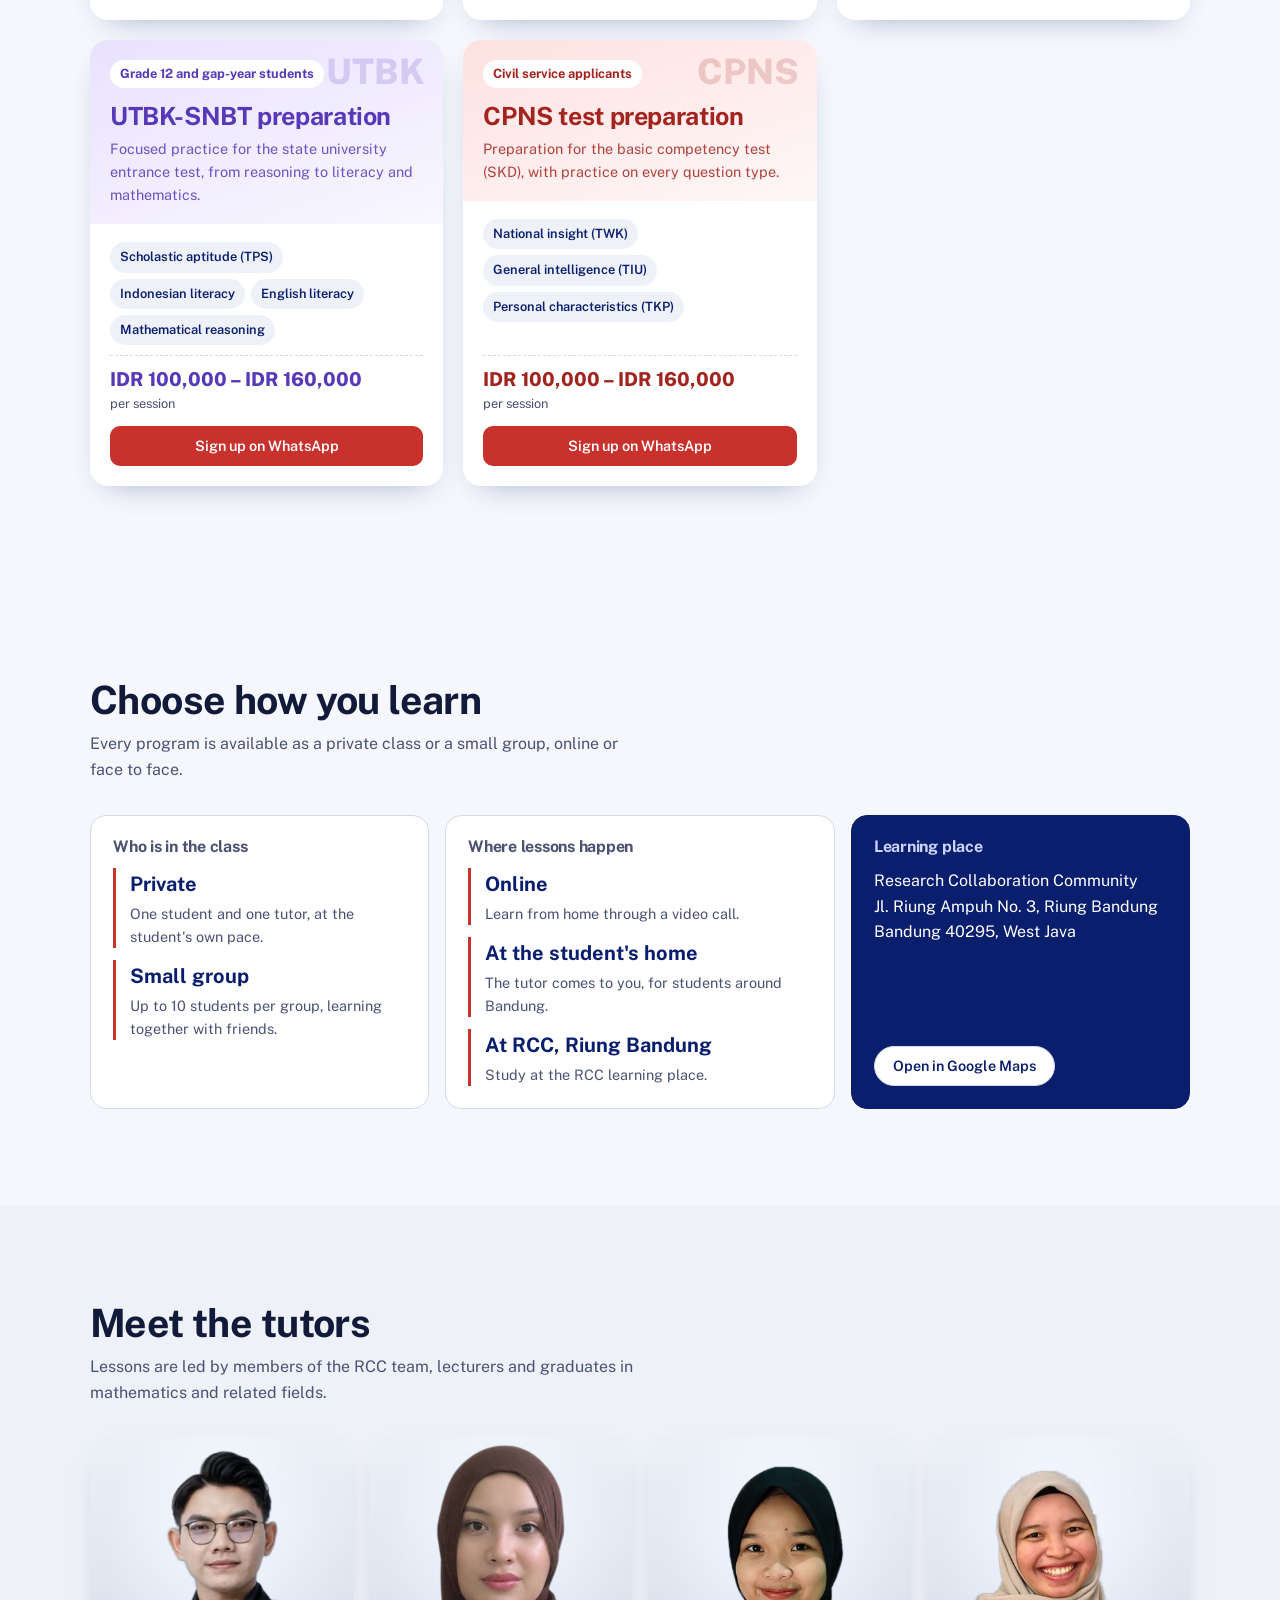
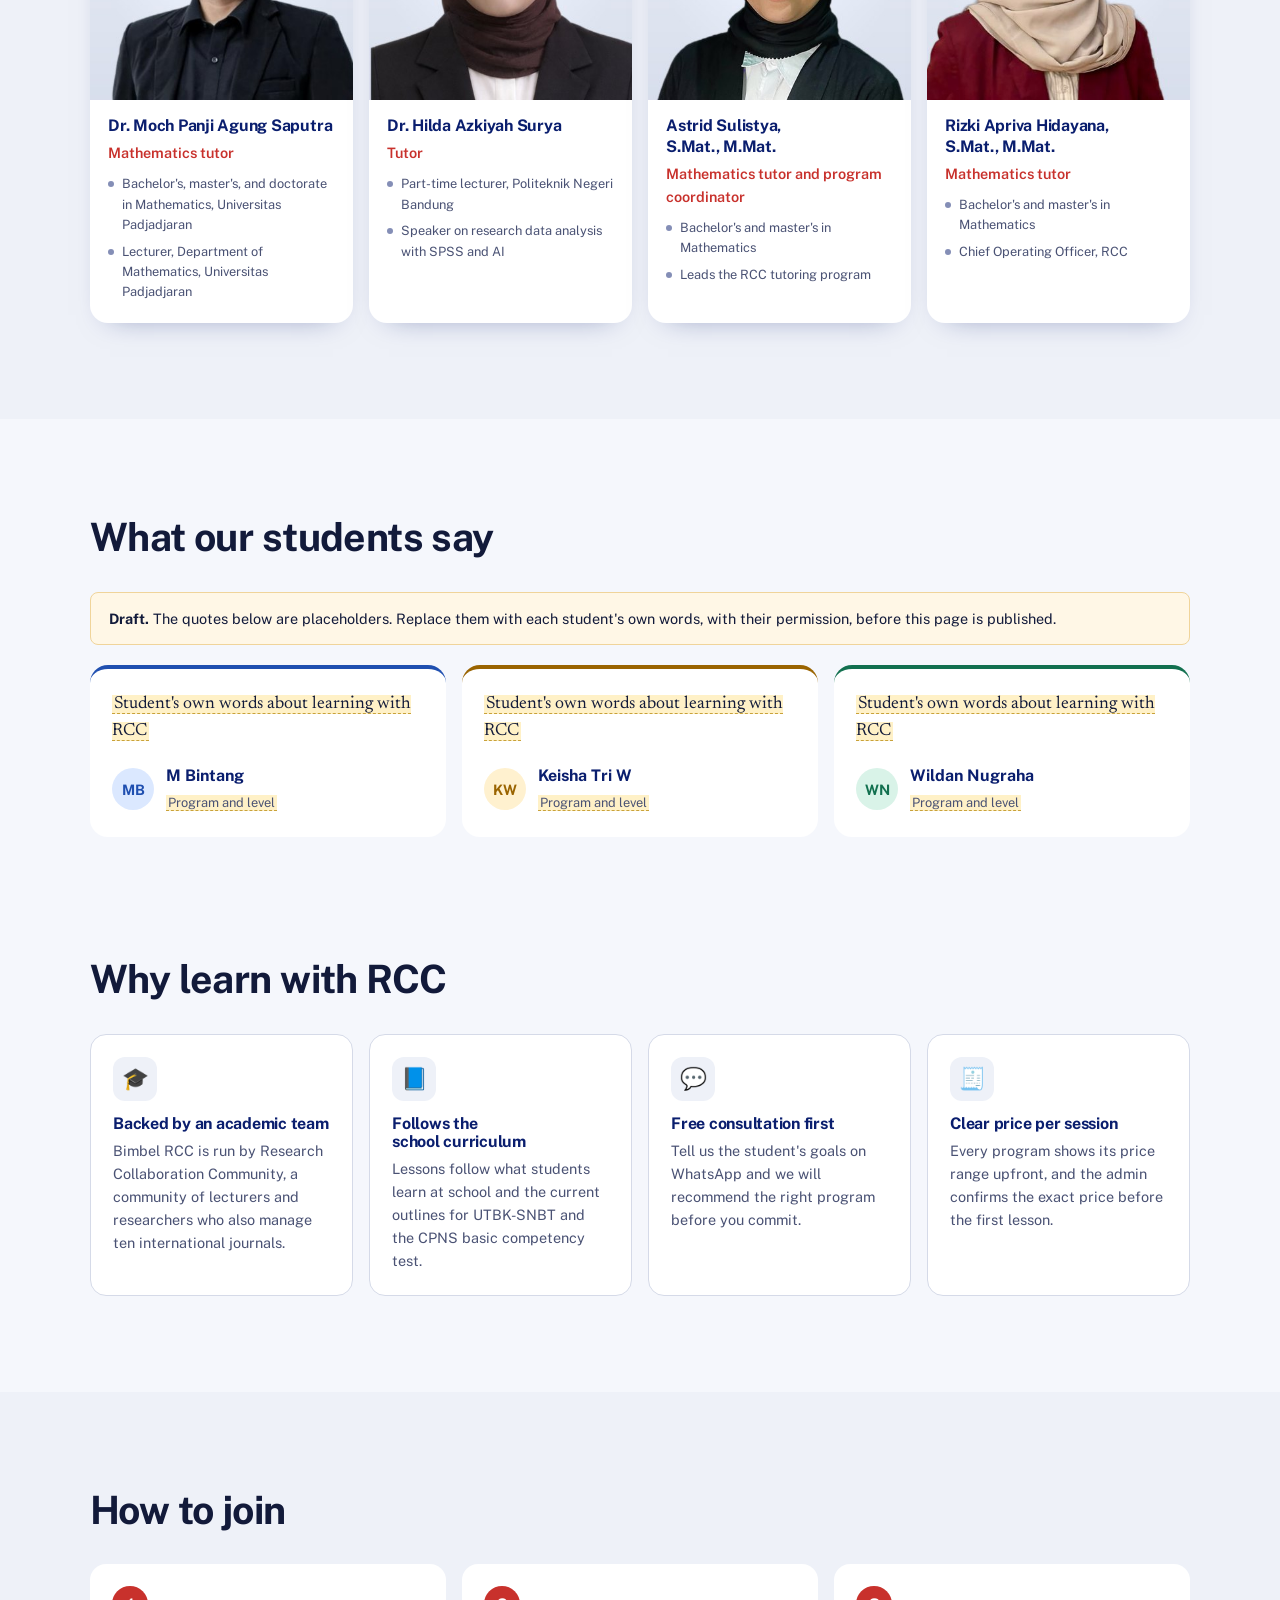
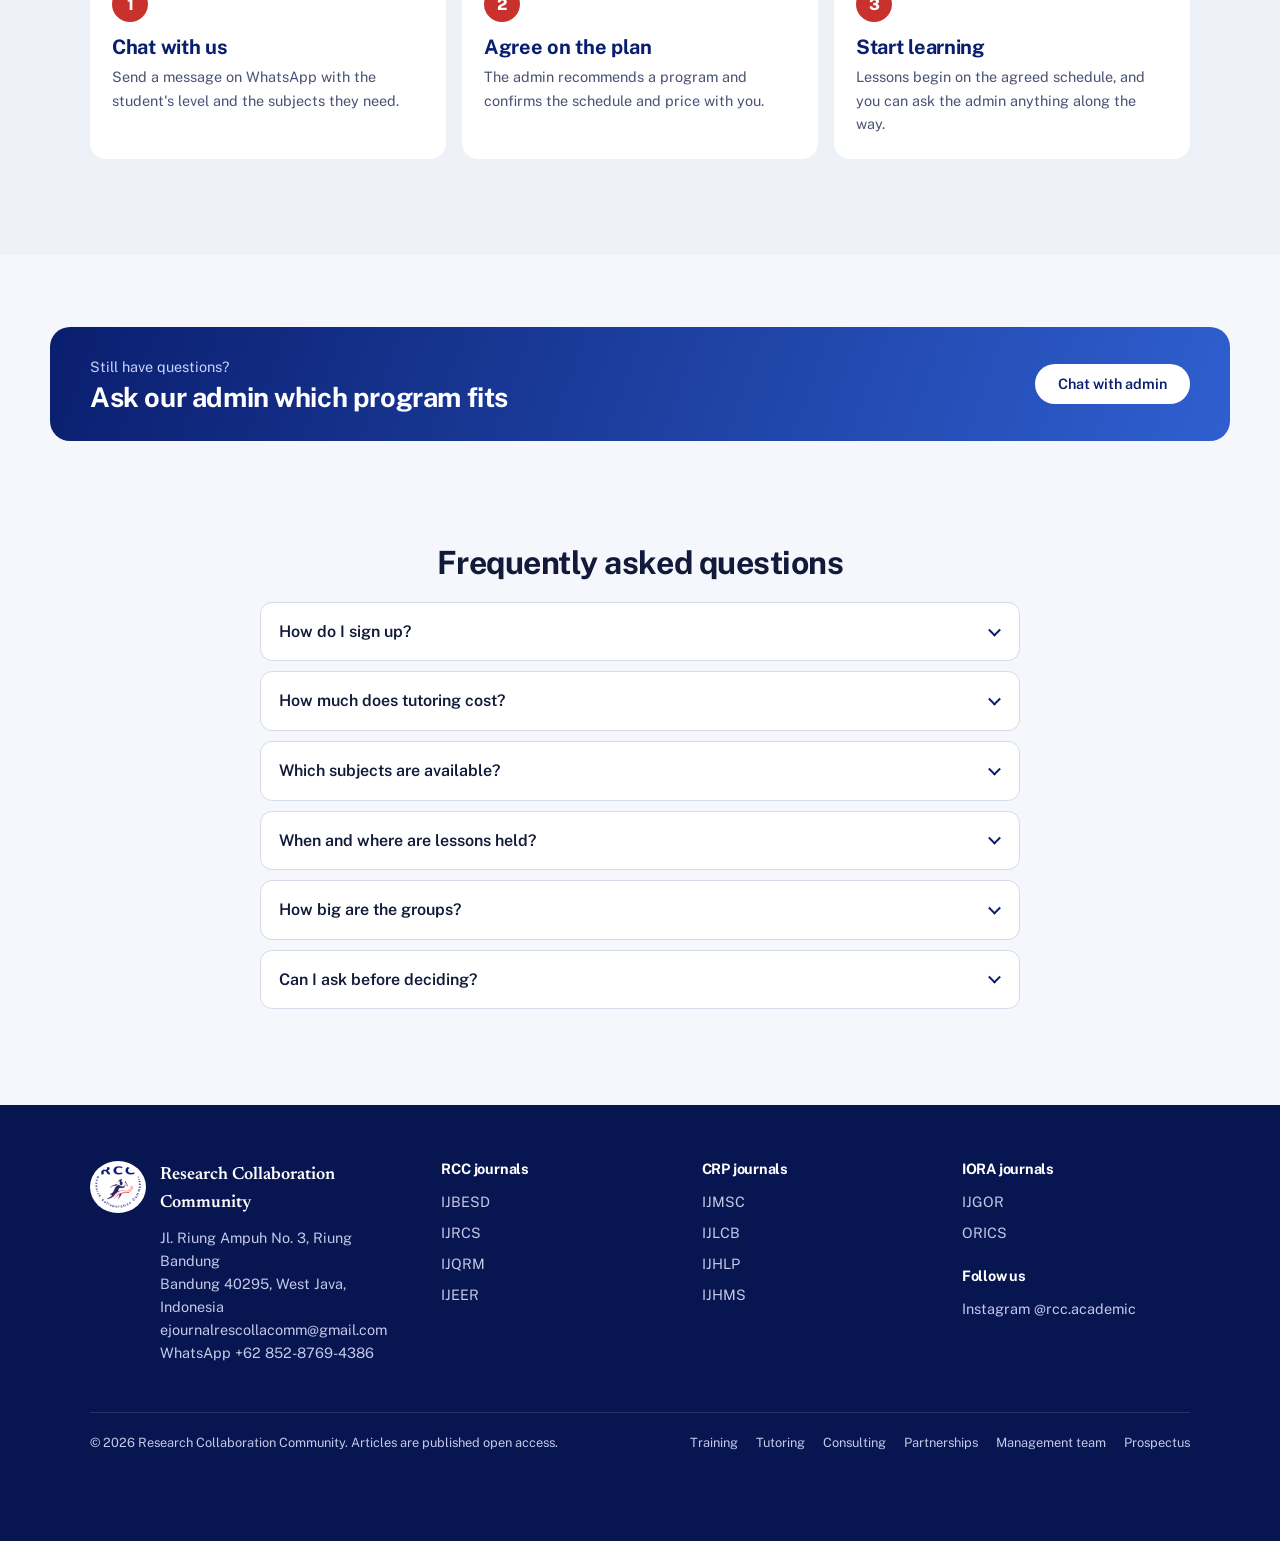
==== commit 4411f951: "Add research consulting line: /konsultasi page, Services menu item, What we do card, footer link Co-" ====
--- a/bimbel.html
+++ b/bimbel.html
@@ -28,6 +28,7 @@
           <a href="/#journals"><b data-i18n="nav.journals">Journals</b><span data-i18n="nav.journals.d">Ten peer-reviewed, open-access international journals</span></a>
           <a href="/training"><b data-i18n="nav.training">Training</b><span data-i18n="nav.training.d">Scopus publication workshops, seminars and conferences</span></a>
           <a href="/bimbel" aria-current="page"><b data-i18n="nav.bimbel">Tutoring</b><span data-i18n="nav.bimbel.d">Mathematics, English and science for school students</span></a>
+          <a href="/konsultasi"><b data-i18n="nav.consult">Consulting</b><span data-i18n="nav.consult.d">Data analysis, article writing and systematic literature reviews</span></a>
         </div>
       </div>
       <a href="/kerjasama" data-i18n="nav.partner">Partnerships</a>
@@ -334,7 +335,7 @@
     </div>
     <div class="footer-bottom">
       <span>© <span id="year">2026</span> Research Collaboration Community. <span data-i18n="foot.oa">Articles are published open access.</span></span>
-      <nav class="footer-links" aria-label="Pages"><a href="/training" data-i18n="nav.training">Training</a><a href="/bimbel" data-i18n="nav.bimbel">Tutoring</a><a href="/kerjasama" data-i18n="nav.partner">Partnerships</a><a href="/team" data-i18n="nav.team">Management team</a><a href="/prospectus" data-i18n="nav.prospectus">Prospectus</a></nav>
+      <nav class="footer-links" aria-label="Pages"><a href="/training" data-i18n="nav.training">Training</a><a href="/bimbel" data-i18n="nav.bimbel">Tutoring</a><a href="/konsultasi" data-i18n="nav.consult">Consulting</a><a href="/kerjasama" data-i18n="nav.partner">Partnerships</a><a href="/team" data-i18n="nav.team">Management team</a><a href="/prospectus" data-i18n="nav.prospectus">Prospectus</a></nav>
     </div>
   </div>
 </footer>
--- a/assets/css/style.css
+++ b/assets/css/style.css
@@ -194,13 +194,14 @@
 .section-head p { color: var(--muted); max-width: 56ch; margin-top: 8px; }
 
 /* ---------- What we do ---------- */
-.services { display: grid; grid-template-columns: repeat(3, minmax(0, 1fr)); border-top: 2px solid var(--navy); }
-.service { display: flex; flex-direction: column; gap: 10px; padding: 28px 32px 8px 0; }
-.service + .service { padding-left: 32px; border-left: 1px solid var(--line); }
+.services { display: grid; grid-template-columns: repeat(2, minmax(0, 1fr)); border-top: 2px solid var(--navy); }
+.service { display: flex; flex-direction: column; gap: 10px; padding: 28px 40px 32px 0; }
+.service:nth-child(even) { padding-left: 40px; padding-right: 0; border-left: 1px solid var(--line); }
+.service:nth-child(n+3) { border-top: 1px solid var(--line); }
 .service-icon { color: var(--red); margin-bottom: 6px; }
 .service h3 { font-size: var(--fs-lg); color: var(--navy); }
 .service-id { font-family: var(--serif); font-style: italic; color: var(--muted); margin-top: -6px; }
-.service > p:not(.service-id) { color: var(--ink); max-width: 38ch; }
+.service > p:not(.service-id) { color: var(--ink); max-width: 52ch; }
 .service-tags { list-style: none; margin: 4px 0 0; padding: 0; display: flex; flex-wrap: wrap; gap: 6px; }
 .service-tags li { font-size: var(--fs-xs); background: var(--mist); color: var(--navy); font-weight: 600; padding: 4px 10px; border-radius: 999px; }
 .service-facts { display: grid; grid-template-columns: auto 1fr; gap: 6px 14px; margin: 4px 0 0; font-size: var(--fs-sm); }
@@ -210,7 +211,7 @@
 .service-links a { font-weight: 600; font-size: var(--fs-sm); }
 @media (max-width: 860px) {
   .services { grid-template-columns: 1fr; }
-  .service, .service + .service { padding: 24px 0; border-left: 0; }
+  .service, .service:nth-child(even) { padding: 24px 0; border-left: 0; }
   .service + .service { border-top: 1px solid var(--line); }
 }
 
@@ -899,3 +900,33 @@
 .book-wrap { padding-top: 20px; }
 .book-size { margin: 0 auto; max-width: 100%; }
 .book-size .book { width: 100%; }
+
+/* ---------- Consulting page ---------- */
+.cs-hero { position: relative; color: #fff; overflow: hidden;
+  background: radial-gradient(circle at 85% 20%, rgba(200,49,44,.28), transparent 42%), linear-gradient(135deg, var(--navy-deep) 0%, var(--navy) 55%, var(--indigo) 100%); }
+.cs-hero-inner { display: grid; grid-template-columns: minmax(0, 1.5fr) minmax(0, 1fr); gap: 48px; align-items: center; padding-top: clamp(56px, 8vw, 104px); padding-bottom: clamp(48px, 7vw, 88px); }
+.cs-hero h1 { font-size: clamp(2.1rem, 4.8vw, 3.2rem); font-weight: 400; max-width: 18ch; }
+.cs-hero-art { width: 100%; max-width: 360px; justify-self: end; }
+.cs-for { list-style: none; margin: 36px 0 0; padding: 20px 0 0; border-top: 1px solid rgba(255,255,255,.22); display: flex; flex-wrap: wrap; gap: 8px; }
+.cs-for li { font-size: var(--fs-sm); color: #fff; border: 1px solid rgba(255,255,255,.35); border-radius: 999px; padding: 6px 14px; }
+@media (max-width: 860px) { .cs-hero-inner { grid-template-columns: 1fr; } .cs-hero-art { display: none; } }
+
+.cs-grid { display: grid; grid-template-columns: repeat(3, minmax(0, 1fr)); gap: 16px; }
+.cs-card { position: relative; display: flex; flex-direction: column; gap: 10px; padding: 28px 24px 24px; border: 1px solid var(--line); border-top: 4px solid var(--navy); border-radius: var(--radius-m); background: #fff; }
+.cs-card .service-icon { color: var(--red); }
+.cs-num { position: absolute; top: 22px; right: 24px; font: 500 var(--fs-xl)/1 var(--serif); color: var(--line); }
+.cs-card h3 { font-size: var(--fs-lg); color: var(--navy); }
+.cs-card > p:not(.service-id):not(.cs-num) { color: var(--ink); }
+.cs-points { list-style: none; margin: 6px 0 8px; padding: 14px 0 0; border-top: 1px solid var(--line); display: flex; flex-direction: column; gap: 9px; font-size: var(--fs-sm); color: var(--muted); }
+.cs-points li { padding-left: 24px; position: relative; }
+.cs-points li::before { content: ""; position: absolute; left: 3px; top: 6px; width: 10px; height: 6px; border-left: 2px solid var(--red); border-bottom: 2px solid var(--red); transform: rotate(-45deg); }
+.cs-ask { margin-top: auto; align-self: flex-start; }
+@media (max-width: 960px) { .cs-grid { grid-template-columns: 1fr; } .cs-card > p:not(.service-id):not(.cs-num) { max-width: 60ch; } }
+
+.cs-int-grid { display: grid; grid-template-columns: minmax(0, .8fr) minmax(0, 1.4fr); gap: 24px 64px; align-items: start; }
+.cs-int-grid h2 { font-size: clamp(1.6rem, 3.2vw, 2.2rem); }
+.cs-int-grid > div > p { color: var(--muted); margin-top: 10px; }
+.cs-int-list { list-style: none; margin: 0; padding: 0; display: grid; grid-template-columns: 1fr 1fr; gap: 16px; }
+.cs-int-list li { background: #fff; border-radius: var(--radius-m); padding: 18px 20px; color: var(--muted); font-size: var(--fs-sm); border-left: 3px solid var(--red); }
+.cs-int-list b { display: block; color: var(--navy); font-size: var(--fs-base); margin-bottom: 4px; }
+@media (max-width: 860px) { .cs-int-grid, .cs-int-list { grid-template-columns: 1fr; } }
